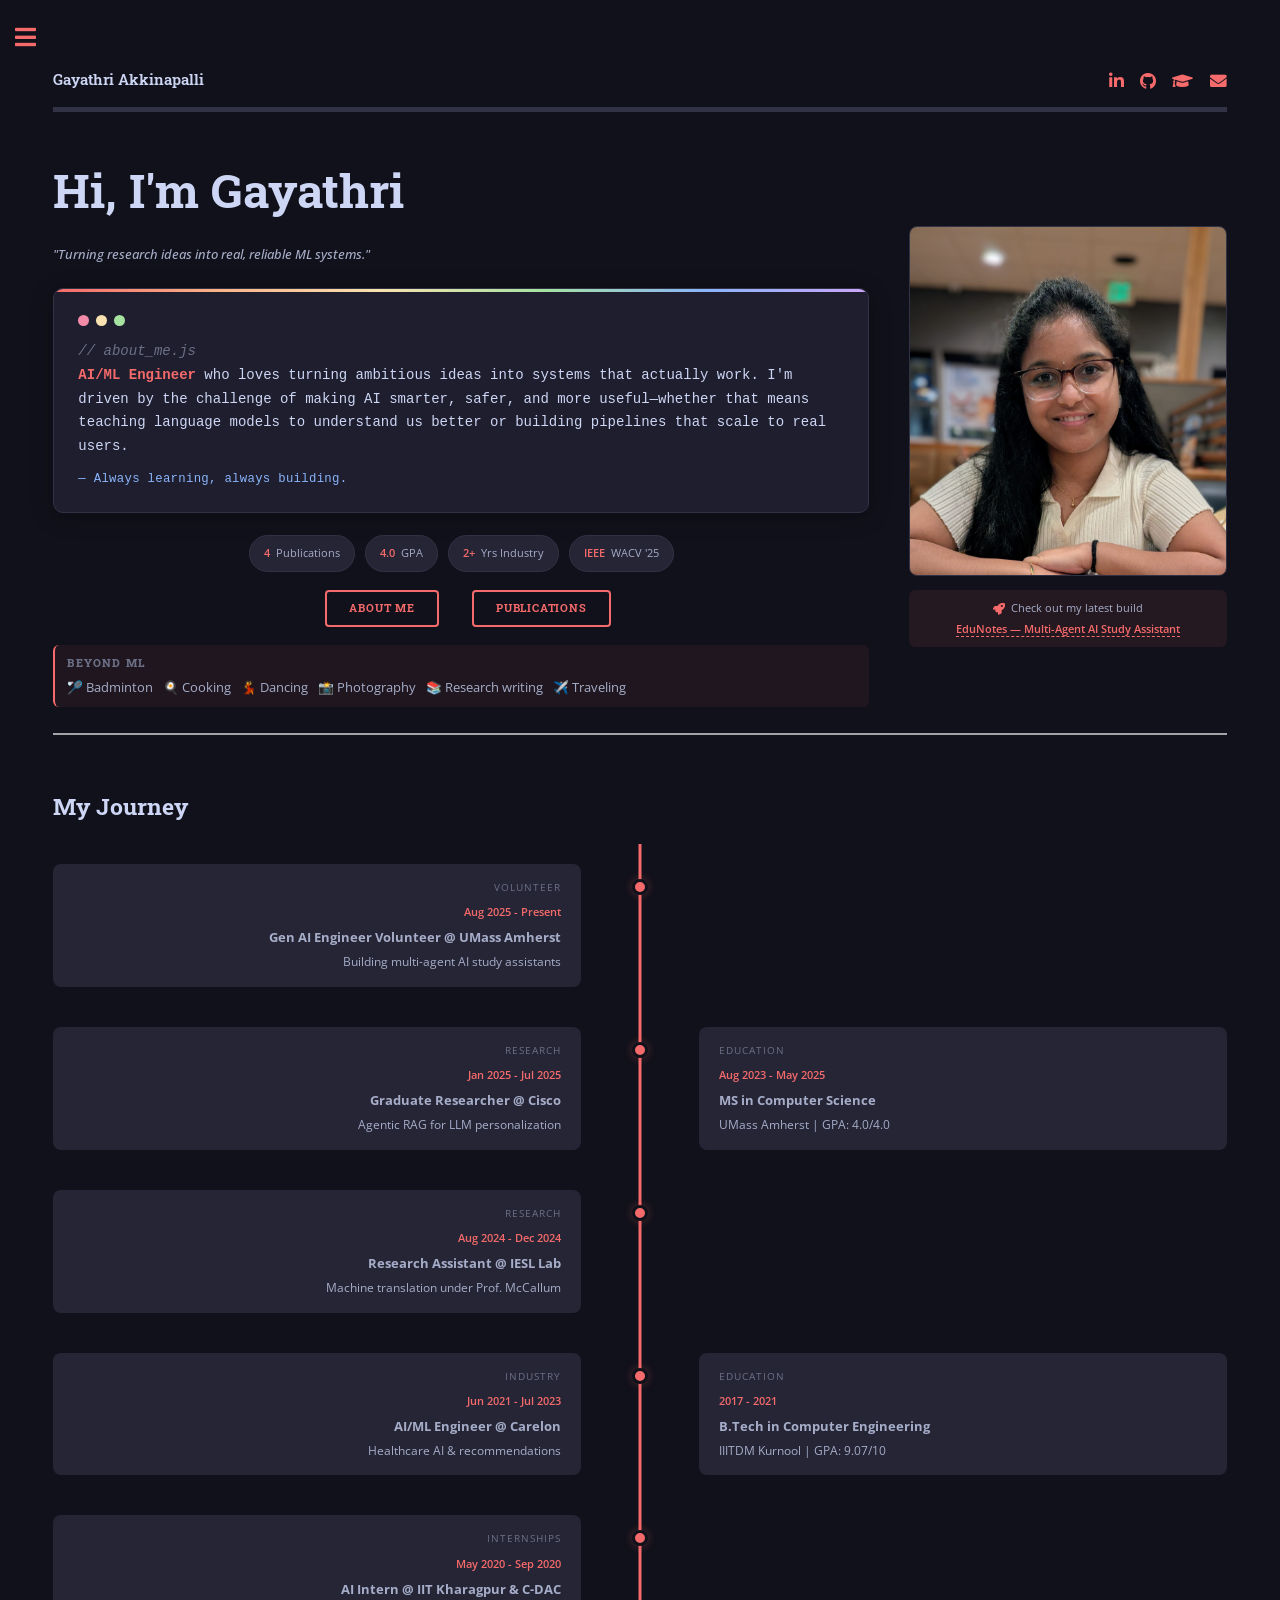
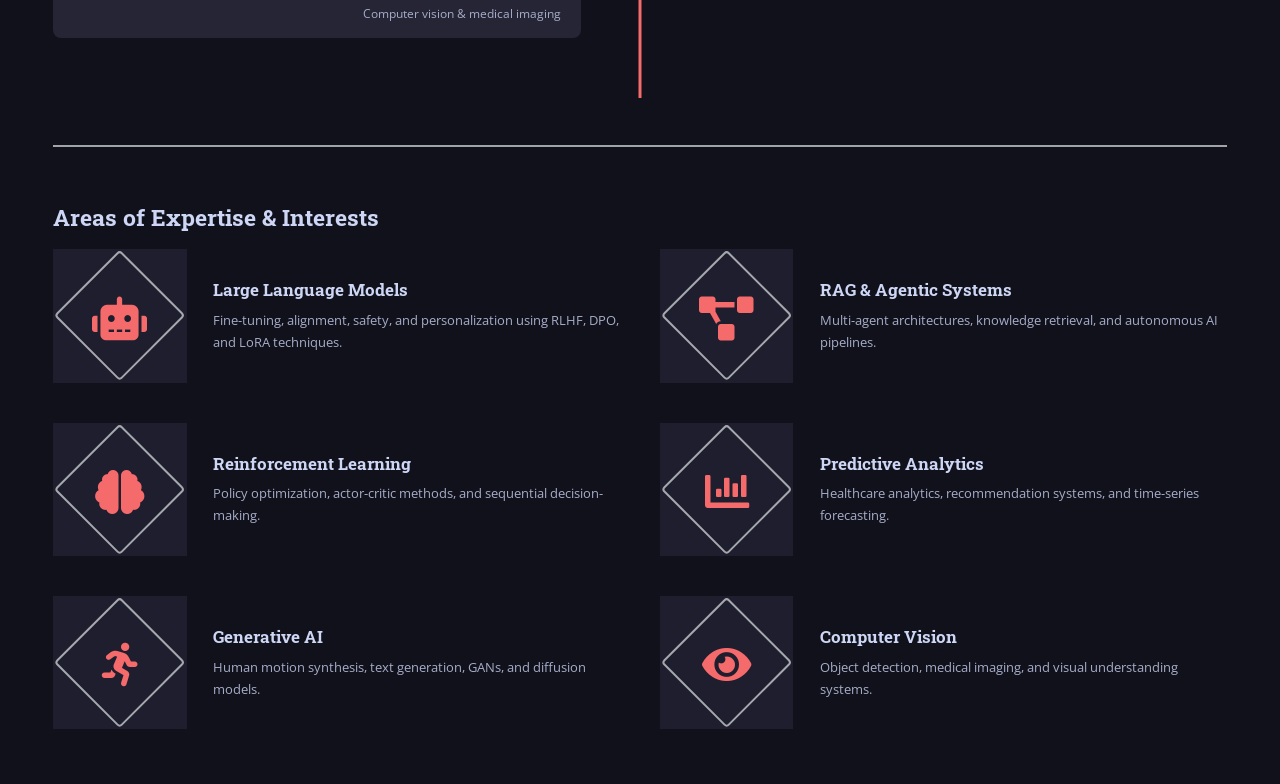
==== index.html @ 4a1ecdee "minor change in home page" ====
<!DOCTYPE HTML>
<!--
	Editorial by HTML5 UP
	html5up.net | @ajlkn
	Free for personal and commercial use under the CCA 3.0 license (html5up.net/license)
-->
<html>
	<head>
		<title>Gayathri Akkinapalli</title>
		<meta charset="utf-8" />
		<meta name="viewport" content="width=device-width, initial-scale=1, user-scalable=no" />
		<link rel="stylesheet" href="assets/css/main.css" />
		<link rel="stylesheet" href="assets/css/dark-theme.css" />
		<style>
			.timeline-centered {
				position: relative;
				padding: 20px 0;
				margin: 20px 0;
			}
			.timeline-centered::before {
				content: '';
				position: absolute;
				left: 50%;
				transform: translateX(-50%);
				top: 0;
				bottom: 0;
				width: 3px;
				background: #f56a6a;
			}
			.timeline-row {
				display: flex;
				justify-content: space-between;
				margin-bottom: 40px;
				position: relative;
			}
			.timeline-row::before {
				content: '';
				position: absolute;
				left: 50%;
				transform: translateX(-50%);
				top: 15px;
				width: 16px;
				height: 16px;
				border-radius: 50%;
				background: #f56a6a;
				border: 3px solid #11111b;
				box-shadow: 0 0 8px rgba(245, 106, 106, 0.3);
				z-index: 1;
			}
			.timeline-left, .timeline-right {
				width: 45%;
				padding: 15px 20px;
				background: #252536;
				border-radius: 8px;
			}
			.timeline-left {
				text-align: right;
			}
			.timeline-right {
				text-align: left;
			}
			.timeline-empty {
				width: 45%;
			}
			.timeline-date {
				font-weight: 600;
				color: #f56a6a;
				font-size: 0.85em;
				margin-bottom: 5px;
			}
			.timeline-title {
				font-weight: 700;
				font-size: 1em;
				margin-bottom: 3px;
			}
			.timeline-subtitle {
				color: #a6adc8;
				font-size: 0.9em;
				margin: 0;
			}
			.timeline-label {
				font-size: 0.75em;
				text-transform: uppercase;
				letter-spacing: 1px;
				color: #6c7086;
				margin-bottom: 8px;
			}
			.highlight-box {
				background: #1e1e2e;
				color: #cdd6f4;
				padding: 22px 24px;
				border-radius: 10px;
				margin: 22px 0;
				border-left: none;
				border: 1px solid #313244;
				font-size: 1.05em;
				font-family: 'SF Mono', 'Fira Code', 'Cascadia Code', 'Consolas', monospace;
				line-height: 1.7;
				position: relative;
				box-shadow: 0 4px 24px rgba(0,0,0,0.18), 0 1.5px 6px rgba(0,0,0,0.10);
				overflow: hidden;
			}
			.highlight-box::before {
				content: '';
				position: absolute;
				top: 0;
				left: 0;
				right: 0;
				height: 3px;
				background: linear-gradient(90deg, #f56a6a, #fab387, #f9e2af, #a6e3a1, #89b4fa, #cba6f7);
				border-radius: 10px 10px 0 0;
			}
			.highlight-box .window-dots {
				display: flex;
				gap: 7px;
				margin-bottom: 14px;
				padding-top: 4px;
			}
			.highlight-box .window-dots span {
				width: 11px;
				height: 11px;
				border-radius: 50%;
				display: inline-block;
			}
			.highlight-box .window-dots .dot-red { background: #f38ba8; }
			.highlight-box .window-dots .dot-yellow { background: #f9e2af; }
			.highlight-box .window-dots .dot-green { background: #a6e3a1; }
			.highlight-box strong {
				color: #f56a6a;
				font-weight: 700;
			}
			.highlight-box .code-comment {
				color: #6c7086;
				font-style: italic;
			}
			.highlight-box .code-signature {
				display: block;
				margin-top: 10px;
				color: #89b4fa;
				font-size: 0.88em;
				letter-spacing: 0.3px;
			}
			.stats-row {
				display: flex;
				justify-content: center;
				gap: 10px;
				margin: 18px 0;
				flex-wrap: wrap;
			}
			.stat-chip {
				background: #252536;
				padding: 8px 14px;
				border-radius: 20px;
				font-size: 0.85em;
				border: 1px solid #313244;
				display: inline-flex;
				align-items: center;
				gap: 6px;
				flex: 0 1 auto;
				justify-content: center;
				text-align: center;
			}
			.stat-chip strong {
				color: #f56a6a;
			}
			.focus-section {
				margin: 20px 0;
				padding: 15px;
				background: #1e1e2e;
				border-radius: 8px;
				border: 1px solid #313244;
			}
			.focus-label {
				font-size: 0.8em;
				text-transform: uppercase;
				letter-spacing: 1px;
				color: #6c7086;
				margin-bottom: 10px;
			}
			.focus-tags {
				display: flex;
				flex-wrap: wrap;
				gap: 8px;
			}
			.focus-tag {
				background: #f56a6a15;
				color: #f56a6a;
				padding: 5px 12px;
				border-radius: 15px;
				font-size: 0.85em;
				font-weight: 500;
			}
			.menu-active {
				color: #f56a6a !important;
				font-weight: 600;
			}
			.tagline {
				font-size: 1em;
				color: #f56a6a;
				font-style: italic;
				margin: 0 0 18px 0;
				font-weight: 500;
			}
			.beyond-ml {
				margin-top: 18px;
				padding: 10px 12px;
				background: rgba(245, 106, 106, 0.06);
				border-radius: 6px;
				border-left: 2px solid #f56a6a;
			}
			.beyond-ml h4 {
				font-size: 0.8em;
				text-transform: uppercase;
				letter-spacing: 1.2px;
				color: #6c7086;
				margin: 0 0 8px 0;
				font-weight: 800;
			}
			.interests-grid {
				display: flex;
				flex-wrap: wrap;
				gap: 10px;
			}
			.interests-grid span {
				font-size: 0.95em;
				color: #a6adc8;
				padding: 0;
				line-height: 1.4;
			}
			.featured-project {
				margin-top: 14px;
				padding: 10px 14px;
				background: rgba(245, 106, 106, 0.08);
				border-radius: 6px;
				display: flex;
				flex-direction: column;
				align-items: center;
				gap: 4px;
				width: 100%;
				text-align: center;
			}
			.featured-project .fp-label {
				font-size: 0.8em;
				color: #a6adc8;
				display: flex;
				align-items: center;
				justify-content: center;
				gap: 6px;
				line-height: 1.4;
			}
			.featured-project .fp-label .fp-icon {
				font-size: 1.1em;
				color: #f56a6a;
			}
			.featured-project .fp-link {
				font-size: 0.85em;
				line-height: 1.4;
			}
			.featured-project a {
				color: #f56a6a;
				font-weight: 600;
				text-decoration: none;
				border-bottom: 1px dashed #f56a6a;
			}
			.featured-project a:hover {
				border-bottom-style: solid;
			}
			#banner .image-col {
				width: 28%;
				display: flex;
				flex-direction: column;
				align-items: center;
				justify-content: center;
				margin-left: 3em;
			}
			#banner .image-col .image.object {
				width: 100%;
				display: block;
				margin: 0;
			}
			#banner .image-col .image.object img {
				max-height: 350px;
				object-fit: cover;
				border-radius: 8px;
			}
			#banner .content {
				width: 72%;
			}
			#banner .actions {
				justify-content: center;
				gap: 20px;
				margin: 18px 0;
			}
			#search.alt:before,
			#search.alt::before,
			#search.alt:after,
			#search.alt::after,
			#search.alt form:before,
			#search.alt form::before,
			#search.alt form:after,
			#search.alt form::after,
			#search.alt input:before,
			#search.alt input::before,
			#search.alt input:after,
			#search.alt input::after {
				display: none !important;
				content: none !important;
			}
			#search.alt input,
			#search.alt form {
				background-image: none !important;
			}
			/* Tablet breakpoint */
			@media screen and (max-width: 980px) {
				#banner .image-col {
					width: 35%;
				}
				#banner .image-col .image.object img {
					max-height: 300px;
				}
				#banner .content {
					width: 65%;
				}
			}

			/* Portrait / mobile: stack banner vertically */
			@media screen and (max-width: 736px), screen and (orientation: portrait) and (max-width: 980px) {
				#banner .image-col {
					width: 50%;
					max-width: 220px;
					margin: 0 auto 1em auto;
				}
				#banner .image-col .image.object {
					height: auto;
					min-height: 0;
					max-height: none;
				}
				#banner .image-col .image.object img {
					max-height: 260px;
				}
				#banner .content {
					width: 100%;
					text-align: center;
				}
				#banner .content h1 {
					font-size: 1.8em;
				}
				.tagline {
					font-size: 0.9em;
					margin: 0 0 14px 0;
				}
				.highlight-box {
					padding: 16px 16px;
					margin: 16px 0;
					font-size: 0.92em;
					text-align: left;
					line-height: 1.6;
				}
				.stats-row {
					justify-content: center;
					gap: 8px;
					margin: 14px 0;
				}
				.stat-chip {
					flex: 0 1 auto;
					padding: 6px 12px;
					font-size: 0.8em;
				}
				#banner .actions {
					justify-content: center;
					margin: 14px 0;
				}
				#banner .actions .button.big {
					padding: 0 1.5em;
					font-size: 0.85em;
				}
				.beyond-ml {
					margin-top: 14px;
					text-align: left;
				}
				.featured-project {
					margin-top: 8px;
				}
				.featured-project .fp-label {
					font-size: 0.75em;
				}
				.featured-project .fp-link {
					font-size: 0.8em;
				}
			}

			/* Small phones */
			@media screen and (max-width: 480px) {
				#banner .image-col {
					width: 60%;
					max-width: 180px;
				}
				#banner .image-col .image.object img {
					max-height: 220px;
				}
				#banner .content h1 {
					font-size: 1.5em;
				}
				.stats-row {
					gap: 6px;
				}
				.stat-chip {
					padding: 5px 10px;
					font-size: 0.75em;
				}
				.highlight-box {
					font-size: 0.85em;
					padding: 14px 14px;
					line-height: 1.55;
				}
				.interests-grid {
					gap: 6px;
				}
				.interests-grid span {
					font-size: 0.85em;
				}
			}

			/* Features: center icons when stacked on small screens */
			@media screen and (max-width: 480px) {
				.features article {
					align-items: center;
				}
				.features article .content {
					text-align: center;
				}
			}

			/* Timeline mobile */
			@media screen and (max-width: 736px) {
				.timeline-centered::before {
					left: 20px;
				}
				.timeline-row {
					flex-direction: column;
					margin-bottom: 25px;
				}
				.timeline-row::before {
					left: 20px;
				}
				.timeline-left, .timeline-right {
					width: calc(100% - 50px);
					text-align: left;
					margin-left: 40px;
					padding: 12px 15px;
				}
				.timeline-right {
					margin-top: 12px;
				}
				.timeline-empty {
					display: none;
				}
				.timeline-title {
					font-size: 0.9em;
				}
				.timeline-subtitle {
					font-size: 0.82em;
				}
			}
		</style>
	</head>
	<body class="is-preload">

		<!-- Wrapper -->
			<div id="wrapper">

				<!-- Main -->
					<div id="main">
						<div class="inner">

							<!-- Header -->
								<header id="header">
									<a href="index.html" class="logo"><strong>Gayathri Akkinapalli</strong></a>
									<ul class="icons">
										<li><a href="https://www.linkedin.com/in/gayathri-akkinapalli/" target="_blank" class="icon brands fa-linkedin-in"><span class="label">LinkedIn</span></a></li>
										<li><a href="https://github.com/akkina10gayu" target="_blank" class="icon brands fa-github"><span class="label">GitHub</span></a></li>
										<li><a href="https://scholar.google.com/citations?hl=en&user=rKOPEUIAAAAJ" target="_blank" class="icon solid fa-graduation-cap"><span class="label">Google Scholar</span></a></li>
										<li><a href="mailto:gayathri.akkinapalli2000@gmail.com" target="_blank" class="icon solid fa-envelope"><span class="label">Email</span></a></li>
									</ul>
								</header>

							<!-- Banner -->
								<section id="banner">
									<div class="content">
										<h1>Hi, I'm Gayathri</h1>
										<p class="tagline">"Turning research ideas into real, reliable ML systems."</p>
										<div class="highlight-box">
											<div class="window-dots"><span class="dot-red"></span><span class="dot-yellow"></span><span class="dot-green"></span></div>
											<span class="code-comment">// about_me.js</span><br/>
											<strong>AI/ML Engineer</strong> who loves turning ambitious ideas into systems that actually work. I'm driven by the challenge of making AI smarter, safer, and more useful—whether that means teaching language models to understand us better or building pipelines that scale to real users.
											<span class="code-signature">— Always learning, always building.</span>
										</div>

										<!-- Compact Stats -->
										<div class="stats-row">
											<span class="stat-chip"><strong>4</strong> Publications</span>
											<span class="stat-chip"><strong>4.0</strong> GPA</span>
											<span class="stat-chip"><strong>2+</strong> Yrs Industry</span>
											<span class="stat-chip"><strong>IEEE</strong> WACV '25</span>
										</div>

										<ul class="actions">
											<li><a href="about.html" class="button big">About Me</a></li>
											<li><a href="https://scholar.google.com/citations?hl=en&user=rKOPEUIAAAAJ" target="_blank" class="button big">Publications</a></li>
										</ul>

										<!-- Beyond ML -->
										<div class="beyond-ml">
											<h4>Beyond ML</h4>
											<div class="interests-grid">
												<span>🏸 Badminton</span>
												<span>🍳 Cooking</span>
												<span>💃 Dancing</span>
												<span>📸 Photography</span>
												<span>📚 Research writing</span>
												<span>✈️ Traveling</span>
											</div>
										</div>

									</div>
									<div class="image-col">
										<span class="image object">
											<img src="images/profile image 1.jpeg" alt="Gayathri Akkinapalli" />
										</span>
										<div class="featured-project">
											<span class="fp-label"><span class="fp-icon icon solid fa-rocket"></span> Check out my latest build</span>
											<span class="fp-link"><a href="https://github.com/akkina10gayu/EduNotes-Multi-Agent-Study-Assistant" target="_blank">EduNotes — Multi-Agent AI Study Assistant</a></span>
										</div>
									</div>
								</section>

							<!-- Timeline Section -->
								<section>
									<h2>My Journey</h2>

									<div class="timeline-centered">
										<!-- Row 0: Data Science Volunteer (left) | empty (right) -->
										<div class="timeline-row">
											<div class="timeline-left">
												<div class="timeline-label">Volunteer</div>
												<div class="timeline-date">Aug 2025 - Present</div>
												<div class="timeline-title">Gen AI Engineer Volunteer @ UMass Amherst</div>
												<p class="timeline-subtitle">Building multi-agent AI study assistants</p>
											</div>
											<div class="timeline-empty"></div>
										</div>

										<!-- Row 1: Cisco (left) | MS (right) -->
										<div class="timeline-row">
											<div class="timeline-left">
												<div class="timeline-label">Research</div>
												<div class="timeline-date">Jan 2025 - Jul 2025</div>
												<div class="timeline-title">Graduate Researcher @ Cisco</div>
												<p class="timeline-subtitle">Agentic RAG for LLM personalization</p>
											</div>
											<div class="timeline-right">
												<div class="timeline-label">Education</div>
												<div class="timeline-date">Aug 2023 - May 2025</div>
												<div class="timeline-title">MS in Computer Science</div>
												<p class="timeline-subtitle">UMass Amherst | GPA: 4.0/4.0</p>
											</div>
										</div>

										<!-- Row 2: IESL (left) | empty (right) -->
										<div class="timeline-row">
											<div class="timeline-left">
												<div class="timeline-label">Research</div>
												<div class="timeline-date">Aug 2024 - Dec 2024</div>
												<div class="timeline-title">Research Assistant @ IESL Lab</div>
												<p class="timeline-subtitle">Machine translation under Prof. McCallum</p>
											</div>
											<div class="timeline-empty"></div>
										</div>

										<!-- Row 3: Carelon (left) | B.Tech (right) -->
										<div class="timeline-row">
											<div class="timeline-left">
												<div class="timeline-label">Industry</div>
												<div class="timeline-date">Jun 2021 - Jul 2023</div>
												<div class="timeline-title">AI/ML Engineer @ Carelon</div>
												<p class="timeline-subtitle">Healthcare AI & recommendations</p>
											</div>
											<div class="timeline-right">
												<div class="timeline-label">Education</div>
												<div class="timeline-date">2017 - 2021</div>
												<div class="timeline-title">B.Tech in Computer Engineering</div>
												<p class="timeline-subtitle">IIITDM Kurnool | GPA: 9.07/10</p>
											</div>
										</div>

										<!-- Row 4: Internships (left) | empty (right) -->
										<div class="timeline-row">
											<div class="timeline-left">
												<div class="timeline-label">Internships</div>
												<div class="timeline-date">May 2020 - Sep 2020</div>
												<div class="timeline-title">AI Intern @ IIT Kharagpur & C-DAC</div>
												<p class="timeline-subtitle">Computer vision & medical imaging</p>
											</div>
											<div class="timeline-empty"></div>
										</div>
									</div>
								</section>

							<!-- Areas of Expertise & Interests -->
								<section>
									<h2>Areas of Expertise & Interests</h2>
									<div class="features">
										<article>
											<span class="icon solid fa-robot"></span>
											<div class="content">
												<h3>Large Language Models</h3>
												<p>Fine-tuning, alignment, safety, and personalization using RLHF, DPO, and LoRA techniques.</p>
											</div>
										</article>
										<article>
											<span class="icon solid fa-project-diagram"></span>
											<div class="content">
												<h3>RAG & Agentic Systems</h3>
												<p>Multi-agent architectures, knowledge retrieval, and autonomous AI pipelines.</p>
											</div>
										</article>
										<article>
											<span class="icon solid fa-brain"></span>
											<div class="content">
												<h3>Reinforcement Learning</h3>
												<p>Policy optimization, actor-critic methods, and sequential decision-making.</p>
											</div>
										</article>
										<article>
											<span class="icon solid fa-chart-bar"></span>
											<div class="content">
												<h3>Predictive Analytics</h3>
												<p>Healthcare analytics, recommendation systems, and time-series forecasting.</p>
											</div>
										</article>
										<article>
											<span class="icon solid fa-running"></span>
											<div class="content">
												<h3>Generative AI</h3>
												<p>Human motion synthesis, text generation, GANs, and diffusion models.</p>
											</div>
										</article>
										<article>
											<span class="icon solid fa-eye"></span>
											<div class="content">
												<h3>Computer Vision</h3>
												<p>Object detection, medical imaging, and visual understanding systems.</p>
											</div>
										</article>
									</div>
								</section>

						</div>
					</div>

				<!-- Sidebar -->
					<div id="sidebar">
						<div class="inner">

							<!-- Search -->
								<section id="search" class="alt" style="position: relative;">
									<form method="post" action="#" onsubmit="searchPage(); return false;" style="position: relative;">
										<input type="text" name="query" id="query" placeholder="Search" style="padding-right: 2.5em;" />
										<button type="submit" style="position: absolute; right: 0.5em; top: 50%; transform: translateY(-50%); background: none; border: none; cursor: pointer; color: #6c7086; padding: 0; width: 2.1em; height: 2.1em; display: flex; align-items: center; justify-content: center; outline: none;">
											<i class="icon solid fa-search" style="font-size: 1.3em;"></i>
										</button>
									</form>
								</section>

							<!-- Menu -->
								<nav id="menu">
									<header class="major">
										<h2>Menu</h2>
									</header>
									<ul>
										<li><a href="index.html" class="menu-active">Home</a></li>
										<li><a href="about.html">About Me</a></li>
										<li><a href="work.html">Experience</a></li>
										<li><a href="publications.html">Publications</a></li>
										<li><a href="project.html">Projects</a></li>
										<li><a href="others.html">Education & Awards</a></li>
										<li><a href="images/Gayathri Akkinapalli resume MLE.pdf" target="_blank" class="cv-link">CV</a></li>
									</ul>
								</nav>

							<!-- Footer -->
								<footer id="footer">
									<p class="copyright">&copy; 2025 Gayathri Akkinapalli. All rights reserved. Design: <a href="https://html5up.net" target="_blank">HTML5 UP</a>.</p>
								</footer>

						</div>
					</div>

			</div>

		<!-- Scripts -->
			<script src="assets/js/jquery.min.js"></script>
			<script src="assets/js/browser.min.js"></script>
			<script src="assets/js/breakpoints.min.js"></script>
			<script src="assets/js/util.js"></script>
			<script src="assets/js/main.js"></script>

			<!-- Search Functionality -->
			<script>
				function searchPage() {
					// Remove previous highlights
					removeHighlights();

					var searchText = document.getElementById('query').value.trim();
					if (searchText === '') return;

					// Highlight matches
					highlightText(searchText);
				}

				function removeHighlights() {
					var highlights = document.querySelectorAll('.search-highlight');
					highlights.forEach(function(highlight) {
						var parent = highlight.parentNode;
						parent.replaceChild(document.createTextNode(highlight.textContent), highlight);
						parent.normalize();
					});
				}

				function highlightText(searchText) {
					var mainContent = document.getElementById('main');
					if (!mainContent) return;

					var regex = new RegExp('(' + escapeRegex(searchText) + ')', 'gi');
					highlightInElement(mainContent, regex);

					// Scroll to first match
					var firstHighlight = document.querySelector('.search-highlight');
					if (firstHighlight) {
						firstHighlight.scrollIntoView({ behavior: 'smooth', block: 'center' });
					}
				}

				function highlightInElement(element, regex) {
					var childNodes = element.childNodes;
					for (var i = 0; i < childNodes.length; i++) {
						var node = childNodes[i];

						if (node.nodeType === 3) { // Text node
							var text = node.nodeValue;
							if (regex.test(text)) {
								var span = document.createElement('span');
								span.innerHTML = text.replace(regex, '<span class="search-highlight" style="background-color: #f56a6a; color: white; padding: 2px 4px; border-radius: 3px;">$1</span>');
								element.replaceChild(span, node);
							}
						} else if (node.nodeType === 1 && node.nodeName !== 'SCRIPT' && node.nodeName !== 'STYLE') {
							highlightInElement(node, regex);
						}
					}
				}

				function escapeRegex(string) {
					return string.replace(/[.*+?^${}()|[\]\\]/g, '\\$&');
				}

				// Clear highlights when input is cleared
				document.getElementById('query').addEventListener('input', function() {
					if (this.value === '') {
						removeHighlights();
					}
				});
			</script>

	</body>
</html>
---- assets/css/main.css ----
@import url(fontawesome-all.min.css);
@import url("https://fonts.googleapis.com/css?family=Open+Sans:400,600,400italic,600italic|Roboto+Slab:400,700");
/*
	Editorial by HTML5 UP
	html5up.net | @ajlkn
	Free for personal and commercial use under the CCA 3.0 license (html5up.net/license)
*/
html, body, div, span, applet, object,
iframe, h1, h2, h3, h4, h5, h6, p, blockquote,
pre, a, abbr, acronym, address, big, cite,
code, del, dfn, em, img, ins, kbd, q, s, samp,
small, strike, strong, sub, sup, tt, var, b,
u, i, center, dl, dt, dd, ol, ul, li, fieldset,
form, label, legend, table, caption, tbody,
tfoot, thead, tr, th, td, article, aside,
canvas, details, embed, figure, figcaption,
footer, header, hgroup, menu, nav, output, ruby,
section, summary, time, mark, audio, video {
  margin: 0;
  padding: 0;
  border: 0;
  font-size: 100%;
  font: inherit;
  vertical-align: baseline; }

article, aside, details, figcaption, figure,
footer, header, hgroup, menu, nav, section {
  display: block; }

body {
  line-height: 1; }

ol, ul {
  list-style: none; }

blockquote, q {
  quotes: none; }
  blockquote:before, blockquote:after, q:before, q:after {
    content: '';
    content: none; }

table {
  border-collapse: collapse;
  border-spacing: 0; }

body {
  -webkit-text-size-adjust: none; }

mark {
  background-color: transparent;
  color: inherit; }

input::-moz-focus-inner {
  border: 0;
  padding: 0; }

input, select, textarea {
  -moz-appearance: none;
  -webkit-appearance: none;
  -ms-appearance: none;
  appearance: none; }

/* Basic */
@-ms-viewport {
  width: device-width; }

body {
  -ms-overflow-style: scrollbar; }

@media screen and (max-width: 480px) {
  html, body {
    min-width: 320px; } }

html {
  box-sizing: border-box; }

*, *:before, *:after {
  box-sizing: inherit; }

body {
  background: #ffffff; }
  body.is-preload *, body.is-preload *:before, body.is-preload *:after, body.is-resizing *, body.is-resizing *:before, body.is-resizing *:after {
    -moz-animation: none !important;
    -webkit-animation: none !important;
    -ms-animation: none !important;
    animation: none !important;
    -moz-transition: none !important;
    -webkit-transition: none !important;
    -ms-transition: none !important;
    transition: none !important; }

/* Type */
body, input, select, textarea {
  color: #7f888f;
  font-family: "Open Sans", sans-serif;
  font-size: 13pt;
  font-weight: 400;
  line-height: 1.65; }
  @media screen and (max-width: 1680px) {
    body, input, select, textarea {
      font-size: 11pt; } }
  @media screen and (max-width: 1280px) {
    body, input, select, textarea {
      font-size: 10pt; } }
  @media screen and (max-width: 360px) {
    body, input, select, textarea {
      font-size: 9pt; } }

a {
  -moz-transition: color 0.2s ease-in-out, border-bottom-color 0.2s ease-in-out;
  -webkit-transition: color 0.2s ease-in-out, border-bottom-color 0.2s ease-in-out;
  -ms-transition: color 0.2s ease-in-out, border-bottom-color 0.2s ease-in-out;
  transition: color 0.2s ease-in-out, border-bottom-color 0.2s ease-in-out;
  border-bottom: dotted 1px;
  color: #f56a6a;
  text-decoration: none; }
  a:hover {
    border-bottom-color: #f56a6a;
    color: #f56a6a !important; }
    a:hover strong {
      color: inherit; }

strong, b {
  color: #3d4449;
  font-weight: 600; }

em, i {
  font-style: italic; }

p {
  margin: 0 0 2em 0; }

h1, h2, h3, h4, h5, h6 {
  color: #3d4449;
  font-family: "Roboto Slab", serif;
  font-weight: 700;
  line-height: 1.5;
  margin: 0 0 1em 0; }
  h1 a, h2 a, h3 a, h4 a, h5 a, h6 a {
    color: inherit;
    text-decoration: none;
    border-bottom: 0; }

h1 {
  font-size: 4em;
  margin: 0 0 0.5em 0;
  line-height: 1.3; }

h2 {
  font-size: 1.75em; }

h3 {
  font-size: 1.25em; }

h4 {
  font-size: 1.1em; }

h5 {
  font-size: 0.9em; }

h6 {
  font-size: 0.7em; }

@media screen and (max-width: 1680px) {
  h1 {
    font-size: 3.5em; } }

@media screen and (max-width: 980px) {
  h1 {
    font-size: 3.25em; } }

@media screen and (max-width: 736px) {
  h1 {
    font-size: 2em;
    line-height: 1.4; }
  h2 {
    font-size: 1.5em; } }

sub {
  font-size: 0.8em;
  position: relative;
  top: 0.5em; }

sup {
  font-size: 0.8em;
  position: relative;
  top: -0.5em; }

blockquote {
  border-left: solid 3px rgba(210, 215, 217, 0.75);
  font-style: italic;
  margin: 0 0 2em 0;
  padding: 0.5em 0 0.5em 2em; }

code {
  background: rgba(230, 235, 237, 0.25);
  border-radius: 0.375em;
  border: solid 1px rgba(210, 215, 217, 0.75);
  font-family: "Courier New", monospace;
  font-size: 0.9em;
  margin: 0 0.25em;
  padding: 0.25em 0.65em; }

pre {
  -webkit-overflow-scrolling: touch;
  font-family: "Courier New", monospace;
  font-size: 0.9em;
  margin: 0 0 2em 0; }
  pre code {
    display: block;
    line-height: 1.75;
    padding: 1em 1.5em;
    overflow-x: auto; }

hr {
  border: 0;
  border-bottom: solid 1px rgba(210, 215, 217, 0.75);
  margin: 2em 0; }
  hr.major {
    margin: 3em 0; }

.align-left {
  text-align: left; }

.align-center {
  text-align: center; }

.align-right {
  text-align: right; }

/* Row */
.row {
  display: flex;
  flex-wrap: wrap;
  box-sizing: border-box;
  align-items: stretch; }
  .row > * {
    box-sizing: border-box; }
  .row.gtr-uniform > * > :last-child {
    margin-bottom: 0; }
  .row.aln-left {
    justify-content: flex-start; }
  .row.aln-center {
    justify-content: center; }
  .row.aln-right {
    justify-content: flex-end; }
  .row.aln-top {
    align-items: flex-start; }
  .row.aln-middle {
    align-items: center; }
  .row.aln-bottom {
    align-items: flex-end; }
  .row > .imp {
    order: -1; }
  .row > .col-1 {
    width: 8.33333%; }
  .row > .off-1 {
    margin-left: 8.33333%; }
  .row > .col-2 {
    width: 16.66667%; }
  .row > .off-2 {
    margin-left: 16.66667%; }
  .row > .col-3 {
    width: 25%; }
  .row > .off-3 {
    margin-left: 25%; }
  .row > .col-4 {
    width: 33.33333%; }
  .row > .off-4 {
    margin-left: 33.33333%; }
  .row > .col-5 {
    width: 41.66667%; }
  .row > .off-5 {
    margin-left: 41.66667%; }
  .row > .col-6 {
    width: 50%; }
  .row > .off-6 {
    margin-left: 50%; }
  .row > .col-7 {
    width: 58.33333%; }
  .row > .off-7 {
    margin-left: 58.33333%; }
  .row > .col-8 {
    width: 66.66667%; }
  .row > .off-8 {
    margin-left: 66.66667%; }
  .row > .col-9 {
    width: 75%; }
  .row > .off-9 {
    margin-left: 75%; }
  .row > .col-10 {
    width: 83.33333%; }
  .row > .off-10 {
    margin-left: 83.33333%; }
  .row > .col-11 {
    width: 91.66667%; }
  .row > .off-11 {
    margin-left: 91.66667%; }
  .row > .col-12 {
    width: 100%; }
  .row > .off-12 {
    margin-left: 100%; }
  .row.gtr-0 {
    margin-top: 0;
    margin-left: 0em; }
    .row.gtr-0 > * {
      padding: 0 0 0 0em; }
    .row.gtr-0.gtr-uniform {
      margin-top: 0em; }
      .row.gtr-0.gtr-uniform > * {
        padding-top: 0em; }
  .row.gtr-25 {
    margin-top: 0;
    margin-left: -0.375em; }
    .row.gtr-25 > * {
      padding: 0 0 0 0.375em; }
    .row.gtr-25.gtr-uniform {
      margin-top: -0.375em; }
      .row.gtr-25.gtr-uniform > * {
        padding-top: 0.375em; }
  .row.gtr-50 {
    margin-top: 0;
    margin-left: -0.75em; }
    .row.gtr-50 > * {
      padding: 0 0 0 0.75em; }
    .row.gtr-50.gtr-uniform {
      margin-top: -0.75em; }
      .row.gtr-50.gtr-uniform > * {
        padding-top: 0.75em; }
  .row {
    margin-top: 0;
    margin-left: -1.5em; }
    .row > * {
      padding: 0 0 0 1.5em; }
    .row.gtr-uniform {
      margin-top: -1.5em; }
      .row.gtr-uniform > * {
        padding-top: 1.5em; }
  .row.gtr-150 {
    margin-top: 0;
    margin-left: -2.25em; }
    .row.gtr-150 > * {
      padding: 0 0 0 2.25em; }
    .row.gtr-150.gtr-uniform {
      margin-top: -2.25em; }
      .row.gtr-150.gtr-uniform > * {
        padding-top: 2.25em; }
  .row.gtr-200 {
    margin-top: 0;
    margin-left: -3em; }
    .row.gtr-200 > * {
      padding: 0 0 0 3em; }
    .row.gtr-200.gtr-uniform {
      margin-top: -3em; }
      .row.gtr-200.gtr-uniform > * {
        padding-top: 3em; }
  @media screen and (max-width: 1680px) {
    .row {
      display: flex;
      flex-wrap: wrap;
      box-sizing: border-box;
      align-items: stretch; }
      .row > * {
        box-sizing: border-box; }
      .row.gtr-uniform > * > :last-child {
        margin-bottom: 0; }
      .row.aln-left {
        justify-content: flex-start; }
      .row.aln-center {
        justify-content: center; }
      .row.aln-right {
        justify-content: flex-end; }
      .row.aln-top {
        align-items: flex-start; }
      .row.aln-middle {
        align-items: center; }
      .row.aln-bottom {
        align-items: flex-end; }
      .row > .imp-xlarge {
        order: -1; }
      .row > .col-1-xlarge {
        width: 8.33333%; }
      .row > .off-1-xlarge {
        margin-left: 8.33333%; }
      .row > .col-2-xlarge {
        width: 16.66667%; }
      .row > .off-2-xlarge {
        margin-left: 16.66667%; }
      .row > .col-3-xlarge {
        width: 25%; }
      .row > .off-3-xlarge {
        margin-left: 25%; }
      .row > .col-4-xlarge {
        width: 33.33333%; }
      .row > .off-4-xlarge {
        margin-left: 33.33333%; }
      .row > .col-5-xlarge {
        width: 41.66667%; }
      .row > .off-5-xlarge {
        margin-left: 41.66667%; }
      .row > .col-6-xlarge {
        width: 50%; }
      .row > .off-6-xlarge {
        margin-left: 50%; }
      .row > .col-7-xlarge {
        width: 58.33333%; }
      .row > .off-7-xlarge {
        margin-left: 58.33333%; }
      .row > .col-8-xlarge {
        width: 66.66667%; }
      .row > .off-8-xlarge {
        margin-left: 66.66667%; }
      .row > .col-9-xlarge {
        width: 75%; }
      .row > .off-9-xlarge {
        margin-left: 75%; }
      .row > .col-10-xlarge {
        width: 83.33333%; }
      .row > .off-10-xlarge {
        margin-left: 83.33333%; }
      .row > .col-11-xlarge {
        width: 91.66667%; }
      .row > .off-11-xlarge {
        margin-left: 91.66667%; }
      .row > .col-12-xlarge {
        width: 100%; }
      .row > .off-12-xlarge {
        margin-left: 100%; }
      .row.gtr-0 {
        margin-top: 0;
        margin-left: 0em; }
        .row.gtr-0 > * {
          padding: 0 0 0 0em; }
        .row.gtr-0.gtr-uniform {
          margin-top: 0em; }
          .row.gtr-0.gtr-uniform > * {
            padding-top: 0em; }
      .row.gtr-25 {
        margin-top: 0;
        margin-left: -0.375em; }
        .row.gtr-25 > * {
          padding: 0 0 0 0.375em; }
        .row.gtr-25.gtr-uniform {
          margin-top: -0.375em; }
          .row.gtr-25.gtr-uniform > * {
            padding-top: 0.375em; }
      .row.gtr-50 {
        margin-top: 0;
        margin-left: -0.75em; }
        .row.gtr-50 > * {
          padding: 0 0 0 0.75em; }
        .row.gtr-50.gtr-uniform {
          margin-top: -0.75em; }
          .row.gtr-50.gtr-uniform > * {
            padding-top: 0.75em; }
      .row {
        margin-top: 0;
        margin-left: -1.5em; }
        .row > * {
          padding: 0 0 0 1.5em; }
        .row.gtr-uniform {
          margin-top: -1.5em; }
          .row.gtr-uniform > * {
            padding-top: 1.5em; }
      .row.gtr-150 {
        margin-top: 0;
        margin-left: -2.25em; }
        .row.gtr-150 > * {
          padding: 0 0 0 2.25em; }
        .row.gtr-150.gtr-uniform {
          margin-top: -2.25em; }
          .row.gtr-150.gtr-uniform > * {
            padding-top: 2.25em; }
      .row.gtr-200 {
        margin-top: 0;
        margin-left: -3em; }
        .row.gtr-200 > * {
          padding: 0 0 0 3em; }
        .row.gtr-200.gtr-uniform {
          margin-top: -3em; }
          .row.gtr-200.gtr-uniform > * {
            padding-top: 3em; } }
  @media screen and (max-width: 1280px) {
    .row {
      display: flex;
      flex-wrap: wrap;
      box-sizing: border-box;
      align-items: stretch; }
      .row > * {
        box-sizing: border-box; }
      .row.gtr-uniform > * > :last-child {
        margin-bottom: 0; }
      .row.aln-left {
        justify-content: flex-start; }
      .row.aln-center {
        justify-content: center; }
      .row.aln-right {
        justify-content: flex-end; }
      .row.aln-top {
        align-items: flex-start; }
      .row.aln-middle {
        align-items: center; }
      .row.aln-bottom {
        align-items: flex-end; }
      .row > .imp-large {
        order: -1; }
      .row > .col-1-large {
        width: 8.33333%; }
      .row > .off-1-large {
        margin-left: 8.33333%; }
      .row > .col-2-large {
        width: 16.66667%; }
      .row > .off-2-large {
        margin-left: 16.66667%; }
      .row > .col-3-large {
        width: 25%; }
      .row > .off-3-large {
        margin-left: 25%; }
      .row > .col-4-large {
        width: 33.33333%; }
      .row > .off-4-large {
        margin-left: 33.33333%; }
      .row > .col-5-large {
        width: 41.66667%; }
      .row > .off-5-large {
        margin-left: 41.66667%; }
      .row > .col-6-large {
        width: 50%; }
      .row > .off-6-large {
        margin-left: 50%; }
      .row > .col-7-large {
        width: 58.33333%; }
      .row > .off-7-large {
        margin-left: 58.33333%; }
      .row > .col-8-large {
        width: 66.66667%; }
      .row > .off-8-large {
        margin-left: 66.66667%; }
      .row > .col-9-large {
        width: 75%; }
      .row > .off-9-large {
        margin-left: 75%; }
      .row > .col-10-large {
        width: 83.33333%; }
      .row > .off-10-large {
        margin-left: 83.33333%; }
      .row > .col-11-large {
        width: 91.66667%; }
      .row > .off-11-large {
        margin-left: 91.66667%; }
      .row > .col-12-large {
        width: 100%; }
      .row > .off-12-large {
        margin-left: 100%; }
      .row.gtr-0 {
        margin-top: 0;
        margin-left: 0em; }
        .row.gtr-0 > * {
          padding: 0 0 0 0em; }
        .row.gtr-0.gtr-uniform {
          margin-top: 0em; }
          .row.gtr-0.gtr-uniform > * {
            padding-top: 0em; }
      .row.gtr-25 {
        margin-top: 0;
        margin-left: -0.375em; }
        .row.gtr-25 > * {
          padding: 0 0 0 0.375em; }
        .row.gtr-25.gtr-uniform {
          margin-top: -0.375em; }
          .row.gtr-25.gtr-uniform > * {
            padding-top: 0.375em; }
      .row.gtr-50 {
        margin-top: 0;
        margin-left: -0.75em; }
        .row.gtr-50 > * {
          padding: 0 0 0 0.75em; }
        .row.gtr-50.gtr-uniform {
          margin-top: -0.75em; }
          .row.gtr-50.gtr-uniform > * {
            padding-top: 0.75em; }
      .row {
        margin-top: 0;
        margin-left: -1.5em; }
        .row > * {
          padding: 0 0 0 1.5em; }
        .row.gtr-uniform {
          margin-top: -1.5em; }
          .row.gtr-uniform > * {
            padding-top: 1.5em; }
      .row.gtr-150 {
        margin-top: 0;
        margin-left: -2.25em; }
        .row.gtr-150 > * {
          padding: 0 0 0 2.25em; }
        .row.gtr-150.gtr-uniform {
          margin-top: -2.25em; }
          .row.gtr-150.gtr-uniform > * {
            padding-top: 2.25em; }
      .row.gtr-200 {
        margin-top: 0;
        margin-left: -3em; }
        .row.gtr-200 > * {
          padding: 0 0 0 3em; }
        .row.gtr-200.gtr-uniform {
          margin-top: -3em; }
          .row.gtr-200.gtr-uniform > * {
            padding-top: 3em; } }
  @media screen and (max-width: 980px) {
    .row {
      display: flex;
      flex-wrap: wrap;
      box-sizing: border-box;
      align-items: stretch; }
      .row > * {
        box-sizing: border-box; }
      .row.gtr-uniform > * > :last-child {
        margin-bottom: 0; }
      .row.aln-left {
        justify-content: flex-start; }
      .row.aln-center {
        justify-content: center; }
      .row.aln-right {
        justify-content: flex-end; }
      .row.aln-top {
        align-items: flex-start; }
      .row.aln-middle {
        align-items: center; }
      .row.aln-bottom {
        align-items: flex-end; }
      .row > .imp-medium {
        order: -1; }
      .row > .col-1-medium {
        width: 8.33333%; }
      .row > .off-1-medium {
        margin-left: 8.33333%; }
      .row > .col-2-medium {
        width: 16.66667%; }
      .row > .off-2-medium {
        margin-left: 16.66667%; }
      .row > .col-3-medium {
        width: 25%; }
      .row > .off-3-medium {
        margin-left: 25%; }
      .row > .col-4-medium {
        width: 33.33333%; }
      .row > .off-4-medium {
        margin-left: 33.33333%; }
      .row > .col-5-medium {
        width: 41.66667%; }
      .row > .off-5-medium {
        margin-left: 41.66667%; }
      .row > .col-6-medium {
        width: 50%; }
      .row > .off-6-medium {
        margin-left: 50%; }
      .row > .col-7-medium {
        width: 58.33333%; }
      .row > .off-7-medium {
        margin-left: 58.33333%; }
      .row > .col-8-medium {
        width: 66.66667%; }
      .row > .off-8-medium {
        margin-left: 66.66667%; }
      .row > .col-9-medium {
        width: 75%; }
      .row > .off-9-medium {
        margin-left: 75%; }
      .row > .col-10-medium {
        width: 83.33333%; }
      .row > .off-10-medium {
        margin-left: 83.33333%; }
      .row > .col-11-medium {
        width: 91.66667%; }
      .row > .off-11-medium {
        margin-left: 91.66667%; }
      .row > .col-12-medium {
        width: 100%; }
      .row > .off-12-medium {
        margin-left: 100%; }
      .row.gtr-0 {
        margin-top: 0;
        margin-left: 0em; }
        .row.gtr-0 > * {
          padding: 0 0 0 0em; }
        .row.gtr-0.gtr-uniform {
          margin-top: 0em; }
          .row.gtr-0.gtr-uniform > * {
            padding-top: 0em; }
      .row.gtr-25 {
        margin-top: 0;
        margin-left: -0.375em; }
        .row.gtr-25 > * {
          padding: 0 0 0 0.375em; }
        .row.gtr-25.gtr-uniform {
          margin-top: -0.375em; }
          .row.gtr-25.gtr-uniform > * {
            padding-top: 0.375em; }
      .row.gtr-50 {
        margin-top: 0;
        margin-left: -0.75em; }
        .row.gtr-50 > * {
          padding: 0 0 0 0.75em; }
        .row.gtr-50.gtr-uniform {
          margin-top: -0.75em; }
          .row.gtr-50.gtr-uniform > * {
            padding-top: 0.75em; }
      .row {
        margin-top: 0;
        margin-left: -1.5em; }
        .row > * {
          padding: 0 0 0 1.5em; }
        .row.gtr-uniform {
          margin-top: -1.5em; }
          .row.gtr-uniform > * {
            padding-top: 1.5em; }
      .row.gtr-150 {
        margin-top: 0;
        margin-left: -2.25em; }
        .row.gtr-150 > * {
          padding: 0 0 0 2.25em; }
        .row.gtr-150.gtr-uniform {
          margin-top: -2.25em; }
          .row.gtr-150.gtr-uniform > * {
            padding-top: 2.25em; }
      .row.gtr-200 {
        margin-top: 0;
        margin-left: -3em; }
        .row.gtr-200 > * {
          padding: 0 0 0 3em; }
        .row.gtr-200.gtr-uniform {
          margin-top: -3em; }
          .row.gtr-200.gtr-uniform > * {
            padding-top: 3em; } }
  @media screen and (max-width: 736px) {
    .row {
      display: flex;
      flex-wrap: wrap;
      box-sizing: border-box;
      align-items: stretch; }
      .row > * {
        box-sizing: border-box; }
      .row.gtr-uniform > * > :last-child {
        margin-bottom: 0; }
      .row.aln-left {
        justify-content: flex-start; }
      .row.aln-center {
        justify-content: center; }
      .row.aln-right {
        justify-content: flex-end; }
      .row.aln-top {
        align-items: flex-start; }
      .row.aln-middle {
        align-items: center; }
      .row.aln-bottom {
        align-items: flex-end; }
      .row > .imp-small {
        order: -1; }
      .row > .col-1-small {
        width: 8.33333%; }
      .row > .off-1-small {
        margin-left: 8.33333%; }
      .row > .col-2-small {
        width: 16.66667%; }
      .row > .off-2-small {
        margin-left: 16.66667%; }
      .row > .col-3-small {
        width: 25%; }
      .row > .off-3-small {
        margin-left: 25%; }
      .row > .col-4-small {
        width: 33.33333%; }
      .row > .off-4-small {
        margin-left: 33.33333%; }
      .row > .col-5-small {
        width: 41.66667%; }
      .row > .off-5-small {
        margin-left: 41.66667%; }
      .row > .col-6-small {
        width: 50%; }
      .row > .off-6-small {
        margin-left: 50%; }
      .row > .col-7-small {
        width: 58.33333%; }
      .row > .off-7-small {
        margin-left: 58.33333%; }
      .row > .col-8-small {
        width: 66.66667%; }
      .row > .off-8-small {
        margin-left: 66.66667%; }
      .row > .col-9-small {
        width: 75%; }
      .row > .off-9-small {
        margin-left: 75%; }
      .row > .col-10-small {
        width: 83.33333%; }
      .row > .off-10-small {
        margin-left: 83.33333%; }
      .row > .col-11-small {
        width: 91.66667%; }
      .row > .off-11-small {
        margin-left: 91.66667%; }
      .row > .col-12-small {
        width: 100%; }
      .row > .off-12-small {
        margin-left: 100%; }
      .row.gtr-0 {
        margin-top: 0;
        margin-left: 0em; }
        .row.gtr-0 > * {
          padding: 0 0 0 0em; }
        .row.gtr-0.gtr-uniform {
          margin-top: 0em; }
          .row.gtr-0.gtr-uniform > * {
            padding-top: 0em; }
      .row.gtr-25 {
        margin-top: 0;
        margin-left: -0.375em; }
        .row.gtr-25 > * {
          padding: 0 0 0 0.375em; }
        .row.gtr-25.gtr-uniform {
          margin-top: -0.375em; }
          .row.gtr-25.gtr-uniform > * {
            padding-top: 0.375em; }
      .row.gtr-50 {
        margin-top: 0;
        margin-left: -0.75em; }
        .row.gtr-50 > * {
          padding: 0 0 0 0.75em; }
        .row.gtr-50.gtr-uniform {
          margin-top: -0.75em; }
          .row.gtr-50.gtr-uniform > * {
            padding-top: 0.75em; }
      .row {
        margin-top: 0;
        margin-left: -1.5em; }
        .row > * {
          padding: 0 0 0 1.5em; }
        .row.gtr-uniform {
          margin-top: -1.5em; }
          .row.gtr-uniform > * {
            padding-top: 1.5em; }
      .row.gtr-150 {
        margin-top: 0;
        margin-left: -2.25em; }
        .row.gtr-150 > * {
          padding: 0 0 0 2.25em; }
        .row.gtr-150.gtr-uniform {
          margin-top: -2.25em; }
          .row.gtr-150.gtr-uniform > * {
            padding-top: 2.25em; }
      .row.gtr-200 {
        margin-top: 0;
        margin-left: -3em; }
        .row.gtr-200 > * {
          padding: 0 0 0 3em; }
        .row.gtr-200.gtr-uniform {
          margin-top: -3em; }
          .row.gtr-200.gtr-uniform > * {
            padding-top: 3em; } }
  @media screen and (max-width: 480px) {
    .row {
      display: flex;
      flex-wrap: wrap;
      box-sizing: border-box;
      align-items: stretch; }
      .row > * {
        box-sizing: border-box; }
      .row.gtr-uniform > * > :last-child {
        margin-bottom: 0; }
      .row.aln-left {
        justify-content: flex-start; }
      .row.aln-center {
        justify-content: center; }
      .row.aln-right {
        justify-content: flex-end; }
      .row.aln-top {
        align-items: flex-start; }
      .row.aln-middle {
        align-items: center; }
      .row.aln-bottom {
        align-items: flex-end; }
      .row > .imp-xsmall {
        order: -1; }
      .row > .col-1-xsmall {
        width: 8.33333%; }
      .row > .off-1-xsmall {
        margin-left: 8.33333%; }
      .row > .col-2-xsmall {
        width: 16.66667%; }
      .row > .off-2-xsmall {
        margin-left: 16.66667%; }
      .row > .col-3-xsmall {
        width: 25%; }
      .row > .off-3-xsmall {
        margin-left: 25%; }
      .row > .col-4-xsmall {
        width: 33.33333%; }
      .row > .off-4-xsmall {
        margin-left: 33.33333%; }
      .row > .col-5-xsmall {
        width: 41.66667%; }
      .row > .off-5-xsmall {
        margin-left: 41.66667%; }
      .row > .col-6-xsmall {
        width: 50%; }
      .row > .off-6-xsmall {
        margin-left: 50%; }
      .row > .col-7-xsmall {
        width: 58.33333%; }
      .row > .off-7-xsmall {
        margin-left: 58.33333%; }
      .row > .col-8-xsmall {
        width: 66.66667%; }
      .row > .off-8-xsmall {
        margin-left: 66.66667%; }
      .row > .col-9-xsmall {
        width: 75%; }
      .row > .off-9-xsmall {
        margin-left: 75%; }
      .row > .col-10-xsmall {
        width: 83.33333%; }
      .row > .off-10-xsmall {
        margin-left: 83.33333%; }
      .row > .col-11-xsmall {
        width: 91.66667%; }
      .row > .off-11-xsmall {
        margin-left: 91.66667%; }
      .row > .col-12-xsmall {
        width: 100%; }
      .row > .off-12-xsmall {
        margin-left: 100%; }
      .row.gtr-0 {
        margin-top: 0;
        margin-left: 0em; }
        .row.gtr-0 > * {
          padding: 0 0 0 0em; }
        .row.gtr-0.gtr-uniform {
          margin-top: 0em; }
          .row.gtr-0.gtr-uniform > * {
            padding-top: 0em; }
      .row.gtr-25 {
        margin-top: 0;
        margin-left: -0.375em; }
        .row.gtr-25 > * {
          padding: 0 0 0 0.375em; }
        .row.gtr-25.gtr-uniform {
          margin-top: -0.375em; }
          .row.gtr-25.gtr-uniform > * {
            padding-top: 0.375em; }
      .row.gtr-50 {
        margin-top: 0;
        margin-left: -0.75em; }
        .row.gtr-50 > * {
          padding: 0 0 0 0.75em; }
        .row.gtr-50.gtr-uniform {
          margin-top: -0.75em; }
          .row.gtr-50.gtr-uniform > * {
            padding-top: 0.75em; }
      .row {
        margin-top: 0;
        margin-left: -1.5em; }
        .row > * {
          padding: 0 0 0 1.5em; }
        .row.gtr-uniform {
          margin-top: -1.5em; }
          .row.gtr-uniform > * {
            padding-top: 1.5em; }
      .row.gtr-150 {
        margin-top: 0;
        margin-left: -2.25em; }
        .row.gtr-150 > * {
          padding: 0 0 0 2.25em; }
        .row.gtr-150.gtr-uniform {
          margin-top: -2.25em; }
          .row.gtr-150.gtr-uniform > * {
            padding-top: 2.25em; }
      .row.gtr-200 {
        margin-top: 0;
        margin-left: -3em; }
        .row.gtr-200 > * {
          padding: 0 0 0 3em; }
        .row.gtr-200.gtr-uniform {
          margin-top: -3em; }
          .row.gtr-200.gtr-uniform > * {
            padding-top: 3em; } }

/* Section/Article */
section.special, article.special {
  text-align: center; }

header p {
  font-family: "Roboto Slab", serif;
  font-size: 1em;
  font-weight: 400;
  letter-spacing: 0.075em;
  margin-top: -0.5em;
  text-transform: uppercase; }

header.major > :last-child {
  border-bottom: solid 3px #f56a6a;
  display: inline-block;
  margin: 0 0 2em 0;
  padding: 0 0.75em 0.5em 0; }

header.main > :last-child {
  margin: 0 0 1em 0; }

/* Form */
form {
  margin: 0 0 2em 0; }

label {
  color: #3d4449;
  display: block;
  font-size: 0.9em;
  font-weight: 600;
  margin: 0 0 1em 0; }

input[type="text"],
input[type="password"],
input[type="email"],
input[type="tel"],
input[type="search"],
input[type="url"],
select,
textarea {
  -moz-appearance: none;
  -webkit-appearance: none;
  -ms-appearance: none;
  appearance: none;
  background: #ffffff;
  border-radius: 0.375em;
  border: none;
  border: solid 1px rgba(210, 215, 217, 0.75);
  color: inherit;
  display: block;
  outline: 0;
  padding: 0 1em;
  text-decoration: none;
  width: 100%; }
  input[type="text"]:invalid,
  input[type="password"]:invalid,
  input[type="email"]:invalid,
  input[type="tel"]:invalid,
  input[type="search"]:invalid,
  input[type="url"]:invalid,
  select:invalid,
  textarea:invalid {
    box-shadow: none; }
  input[type="text"]:focus,
  input[type="password"]:focus,
  input[type="email"]:focus,
  input[type="tel"]:focus,
  input[type="search"]:focus,
  input[type="url"]:focus,
  select:focus,
  textarea:focus {
    border-color: #f56a6a;
    box-shadow: 0 0 0 1px #f56a6a; }

select {
  background-image: url("data:image/svg+xml;charset=utf8,%3Csvg xmlns='http://www.w3.org/2000/svg' width='40' height='40' preserveAspectRatio='none' viewBox='0 0 40 40'%3E%3Cpath d='M9.4,12.3l10.4,10.4l10.4-10.4c0.2-0.2,0.5-0.4,0.9-0.4c0.3,0,0.6,0.1,0.9,0.4l3.3,3.3c0.2,0.2,0.4,0.5,0.4,0.9 c0,0.4-0.1,0.6-0.4,0.9L20.7,31.9c-0.2,0.2-0.5,0.4-0.9,0.4c-0.3,0-0.6-0.1-0.9-0.4L4.3,17.3c-0.2-0.2-0.4-0.5-0.4-0.9 c0-0.4,0.1-0.6,0.4-0.9l3.3-3.3c0.2-0.2,0.5-0.4,0.9-0.4S9.1,12.1,9.4,12.3z' fill='rgba(210, 215, 217, 0.75)' /%3E%3C/svg%3E");
  background-size: 1.25em;
  background-repeat: no-repeat;
  background-position: calc(100% - 1em) center;
  height: 2.75em;
  padding-right: 2.75em;
  text-overflow: ellipsis; }
  select option {
    color: #3d4449;
    background: #ffffff; }
  select:focus::-ms-value {
    background-color: transparent; }
  select::-ms-expand {
    display: none; }

input[type="text"],
input[type="password"],
input[type="email"],
input[type="tel"],
input[type="search"],
input[type="url"],
select {
  height: 2.75em; }

textarea {
  padding: 0.75em 1em; }

input[type="checkbox"],
input[type="radio"] {
  -moz-appearance: none;
  -webkit-appearance: none;
  -ms-appearance: none;
  appearance: none;
  display: block;
  float: left;
  margin-right: -2em;
  opacity: 0;
  width: 1em;
  z-index: -1; }
  input[type="checkbox"] + label,
  input[type="radio"] + label {
    text-decoration: none;
    color: #7f888f;
    cursor: pointer;
    display: inline-block;
    font-size: 1em;
    font-weight: 400;
    padding-left: 2.4em;
    padding-right: 0.75em;
    position: relative; }
    input[type="checkbox"] + label:before,
    input[type="radio"] + label:before {
      -moz-osx-font-smoothing: grayscale;
      -webkit-font-smoothing: antialiased;
      display: inline-block;
      font-style: normal;
      font-variant: normal;
      text-rendering: auto;
      line-height: 1;
      text-transform: none !important;
      font-family: 'Font Awesome 5 Free';
      font-weight: 900; }
    input[type="checkbox"] + label:before,
    input[type="radio"] + label:before {
      background: #ffffff;
      border-radius: 0.375em;
      border: solid 1px rgba(210, 215, 217, 0.75);
      content: '';
      display: inline-block;
      font-size: 0.8em;
      height: 2.0625em;
      left: 0;
      line-height: 2.0625em;
      position: absolute;
      text-align: center;
      top: 0;
      width: 2.0625em; }
  input[type="checkbox"]:checked + label:before,
  input[type="radio"]:checked + label:before {
    background: #3d4449;
    border-color: #3d4449;
    color: #ffffff;
    content: '\f00c'; }
  input[type="checkbox"]:focus + label:before,
  input[type="radio"]:focus + label:before {
    border-color: #f56a6a;
    box-shadow: 0 0 0 1px #f56a6a; }

input[type="checkbox"] + label:before {
  border-radius: 0.375em; }

input[type="radio"] + label:before {
  border-radius: 100%; }

::-webkit-input-placeholder {
  color: #9fa3a6 !important;
  opacity: 1.0; }

:-moz-placeholder {
  color: #9fa3a6 !important;
  opacity: 1.0; }

::-moz-placeholder {
  color: #9fa3a6 !important;
  opacity: 1.0; }

:-ms-input-placeholder {
  color: #9fa3a6 !important;
  opacity: 1.0; }

/* Box */
.box {
  border-radius: 0.375em;
  border: solid 1px rgba(210, 215, 217, 0.75);
  margin-bottom: 2em;
  padding: 1.5em; }
  .box > :last-child,
  .box > :last-child > :last-child,
  .box > :last-child > :last-child > :last-child {
    margin-bottom: 0; }
  .box.alt {
    border: 0;
    border-radius: 0;
    padding: 0; }

/* Icon */
.icon {
  text-decoration: none;
  border-bottom: none;
  position: relative; }
  .icon:before {
    -moz-osx-font-smoothing: grayscale;
    -webkit-font-smoothing: antialiased;
    display: inline-block;
    font-style: normal;
    font-variant: normal;
    text-rendering: auto;
    line-height: 1;
    text-transform: none !important;
    font-family: 'Font Awesome 5 Free';
    font-weight: 400; }
  .icon > .label {
    display: none; }
  .icon:before {
    line-height: inherit; }
  .icon.solid:before {
    font-weight: 900; }
  .icon.brands:before {
    font-family: 'Font Awesome 5 Brands'; }

/* Image */
.image {
  border-radius: 0.375em;
  border: 0;
  display: inline-block;
  position: relative; }
  .image img {
    border-radius: 0.375em;
    display: block; }
  .image.left, .image.right {
    max-width: 40%; }
    .image.left img, .image.right img {
      width: 100%; }
  .image.left {
    float: left;
    padding: 0 1.5em 1em 0;
    top: 0.25em; }
  .image.right {
    float: right;
    padding: 0 0 1em 1.5em;
    top: 0.25em; }
  .image.fit {
    display: block;
    margin: 0 0 2em 0;
    width: 100%; }
    .image.fit img {
      width: 100%; }
  .image.main {
    display: block;
    margin: 0 0 3em 0;
    width: 100%; }
    .image.main img {
      width: 100%; }

a.image {
  overflow: hidden; }
  a.image img {
    -moz-transition: -moz-transform 0.2s ease;
    -webkit-transition: -webkit-transform 0.2s ease;
    -ms-transition: -ms-transform 0.2s ease;
    transition: transform 0.2s ease; }
  a.image:hover img {
    -moz-transform: scale(1.075);
    -webkit-transform: scale(1.075);
    -ms-transform: scale(1.075);
    transform: scale(1.075); }

/* List */
ol {
  list-style: decimal;
  margin: 0 0 2em 0;
  padding-left: 1.25em; }
  ol li {
    padding-left: 0.25em; }

ul {
  list-style: disc;
  margin: 0 0 2em 0;
  padding-left: 1em; }
  ul li {
    padding-left: 0.5em; }
  ul.alt {
    list-style: none;
    padding-left: 0; }
    ul.alt li {
      border-top: solid 1px rgba(210, 215, 217, 0.75);
      padding: 0.5em 0; }
      ul.alt li:first-child {
        border-top: 0;
        padding-top: 0; }

dl {
  margin: 0 0 2em 0; }
  dl dt {
    display: block;
    font-weight: 600;
    margin: 0 0 1em 0; }
  dl dd {
    margin-left: 2em; }

/* Actions */
ul.actions {
  display: -moz-flex;
  display: -webkit-flex;
  display: -ms-flex;
  display: flex;
  cursor: default;
  list-style: none;
  margin-left: -1em;
  padding-left: 0; }
  ul.actions li {
    padding: 0 0 0 1em;
    vertical-align: middle; }
  ul.actions.special {
    -moz-justify-content: center;
    -webkit-justify-content: center;
    -ms-justify-content: center;
    justify-content: center;
    width: 100%;
    margin-left: 0; }
    ul.actions.special li:first-child {
      padding-left: 0; }
  ul.actions.stacked {
    -moz-flex-direction: column;
    -webkit-flex-direction: column;
    -ms-flex-direction: column;
    flex-direction: column;
    margin-left: 0; }
    ul.actions.stacked li {
      padding: 1.3em 0 0 0; }
      ul.actions.stacked li:first-child {
        padding-top: 0; }
  ul.actions.fit {
    width: calc(100% + 1em); }
    ul.actions.fit li {
      -moz-flex-grow: 1;
      -webkit-flex-grow: 1;
      -ms-flex-grow: 1;
      flex-grow: 1;
      -moz-flex-shrink: 1;
      -webkit-flex-shrink: 1;
      -ms-flex-shrink: 1;
      flex-shrink: 1;
      width: 100%; }
      ul.actions.fit li > * {
        width: 100%; }
    ul.actions.fit.stacked {
      width: 100%; }

/* Icons */
ul.icons {
  cursor: default;
  list-style: none;
  padding-left: 0; }
  ul.icons li {
    display: inline-block;
    padding: 0 1em 0 0; }
    ul.icons li:last-child {
      padding-right: 0; }
    ul.icons li .icon {
      color: inherit; }
      ul.icons li .icon:before {
        font-size: 1.25em; }

/* Contact */
ul.contact {
  list-style: none;
  padding: 0; }
  ul.contact li {
    text-decoration: none;
    border-top: solid 1px rgba(210, 215, 217, 0.75);
    margin: 1.5em 0 0 0;
    padding: 1.5em 0 0 3em;
    position: relative; }
    ul.contact li:before {
      -moz-osx-font-smoothing: grayscale;
      -webkit-font-smoothing: antialiased;
      display: inline-block;
      font-style: normal;
      font-variant: normal;
      text-rendering: auto;
      line-height: 1;
      text-transform: none !important;
      font-family: 'Font Awesome 5 Free';
      font-weight: 400; }
    ul.contact li:before {
      color: #f56a6a;
      display: inline-block;
      font-size: 1.5em;
      height: 1.125em;
      left: 0;
      line-height: 1.125em;
      position: absolute;
      text-align: center;
      top: 1em;
      width: 1.5em; }
    ul.contact li:first-child {
      border-top: 0;
      margin-top: 0;
      padding-top: 0; }
      ul.contact li:first-child:before {
        top: 0; }
    ul.contact li a {
      color: inherit; }

/* Pagination */
ul.pagination {
  cursor: default;
  list-style: none;
  padding-left: 0; }
  ul.pagination li {
    display: inline-block;
    padding-left: 0;
    vertical-align: middle; }
    ul.pagination li > .page {
      -moz-transition: background-color 0.2s ease-in-out, color 0.2s ease-in-out;
      -webkit-transition: background-color 0.2s ease-in-out, color 0.2s ease-in-out;
      -ms-transition: background-color 0.2s ease-in-out, color 0.2s ease-in-out;
      transition: background-color 0.2s ease-in-out, color 0.2s ease-in-out;
      border-bottom: 0;
      border-radius: 0.375em;
      display: inline-block;
      font-size: 0.8em;
      font-weight: 600;
      height: 2em;
      line-height: 2em;
      margin: 0 0.125em;
      min-width: 2em;
      padding: 0 0.5em;
      text-align: center; }
      ul.pagination li > .page.active {
        background-color: #f56a6a;
        color: #ffffff !important; }
        ul.pagination li > .page.active:hover {
          background-color: #f67878; }
        ul.pagination li > .page.active:active {
          background-color: #f45c5c; }
    ul.pagination li:first-child {
      padding-right: 0.75em; }
    ul.pagination li:last-child {
      padding-left: 0.75em; }
  @media screen and (max-width: 480px) {
    ul.pagination li:nth-child(n+2):nth-last-child(n+2) {
      display: none; }
    ul.pagination li:first-child {
      padding-right: 0; } }

/* Table */
.table-wrapper {
  -webkit-overflow-scrolling: touch;
  overflow-x: auto; }

table {
  margin: 0 0 2em 0;
  width: 100%; }
  table tbody tr {
    border: solid 1px rgba(210, 215, 217, 0.75);
    border-left: 0;
    border-right: 0; }
    table tbody tr:nth-child(2n + 1) {
      background-color: rgba(230, 235, 237, 0.25); }
  table td {
    padding: 0.75em 0.75em; }
  table th {
    color: #3d4449;
    font-size: 0.9em;
    font-weight: 600;
    padding: 0 0.75em 0.75em 0.75em;
    text-align: left; }
  table thead {
    border-bottom: solid 2px rgba(210, 215, 217, 0.75); }
  table tfoot {
    border-top: solid 2px rgba(210, 215, 217, 0.75); }
  table.alt {
    border-collapse: separate; }
    table.alt tbody tr td {
      border: solid 1px rgba(210, 215, 217, 0.75);
      border-left-width: 0;
      border-top-width: 0; }
      table.alt tbody tr td:first-child {
        border-left-width: 1px; }
    table.alt tbody tr:first-child td {
      border-top-width: 1px; }
    table.alt thead {
      border-bottom: 0; }
    table.alt tfoot {
      border-top: 0; }

/* Button */
input[type="submit"],
input[type="reset"],
input[type="button"],
button,
.button {
  -moz-appearance: none;
  -webkit-appearance: none;
  -ms-appearance: none;
  appearance: none;
  -moz-transition: background-color 0.2s ease-in-out, color 0.2s ease-in-out;
  -webkit-transition: background-color 0.2s ease-in-out, color 0.2s ease-in-out;
  -ms-transition: background-color 0.2s ease-in-out, color 0.2s ease-in-out;
  transition: background-color 0.2s ease-in-out, color 0.2s ease-in-out;
  background-color: transparent;
  border-radius: 0.375em;
  border: 0;
  box-shadow: inset 0 0 0 2px #f56a6a;
  color: #f56a6a !important;
  cursor: pointer;
  display: inline-block;
  font-family: "Roboto Slab", serif;
  font-size: 0.8em;
  font-weight: 700;
  height: 3.5em;
  letter-spacing: 0.075em;
  line-height: 3.5em;
  padding: 0 2.25em;
  text-align: center;
  text-decoration: none;
  text-transform: uppercase;
  white-space: nowrap; }
  input[type="submit"]:hover,
  input[type="reset"]:hover,
  input[type="button"]:hover,
  button:hover,
  .button:hover {
    background-color: rgba(245, 106, 106, 0.05); }
  input[type="submit"]:active,
  input[type="reset"]:active,
  input[type="button"]:active,
  button:active,
  .button:active {
    background-color: rgba(245, 106, 106, 0.15); }
  input[type="submit"].icon:before,
  input[type="reset"].icon:before,
  input[type="button"].icon:before,
  button.icon:before,
  .button.icon:before {
    margin-right: 0.5em; }
  input[type="submit"].fit,
  input[type="reset"].fit,
  input[type="button"].fit,
  button.fit,
  .button.fit {
    width: 100%; }
  input[type="submit"].small,
  input[type="reset"].small,
  input[type="button"].small,
  button.small,
  .button.small {
    font-size: 0.6em; }
  input[type="submit"].large,
  input[type="reset"].large,
  input[type="button"].large,
  button.large,
  .button.large {
    font-size: 1em;
    height: 3.65em;
    line-height: 3.65em; }
  input[type="submit"].primary,
  input[type="reset"].primary,
  input[type="button"].primary,
  button.primary,
  .button.primary {
    background-color: #f56a6a;
    box-shadow: none;
    color: #ffffff !important; }
    input[type="submit"].primary:hover,
    input[type="reset"].primary:hover,
    input[type="button"].primary:hover,
    button.primary:hover,
    .button.primary:hover {
      background-color: #f67878; }
    input[type="submit"].primary:active,
    input[type="reset"].primary:active,
    input[type="button"].primary:active,
    button.primary:active,
    .button.primary:active {
      background-color: #f45c5c; }
  input[type="submit"].disabled, input[type="submit"]:disabled,
  input[type="reset"].disabled,
  input[type="reset"]:disabled,
  input[type="button"].disabled,
  input[type="button"]:disabled,
  button.disabled,
  button:disabled,
  .button.disabled,
  .button:disabled {
    pointer-events: none;
    opacity: 0.25; }

/* Mini Posts */
.mini-posts article {
  border-top: solid 1px rgba(210, 215, 217, 0.75);
  margin-top: 2em;
  padding-top: 2em; }
  .mini-posts article .image {
    display: block;
    margin: 0 0 1.5em 0; }
    .mini-posts article .image img {
      display: block;
      width: 100%; }
  .mini-posts article:first-child {
    border-top: 0;
    margin-top: 0;
    padding-top: 0; }

/* Features */
.features {
  display: -moz-flex;
  display: -webkit-flex;
  display: -ms-flex;
  display: flex;
  -moz-flex-wrap: wrap;
  -webkit-flex-wrap: wrap;
  -ms-flex-wrap: wrap;
  flex-wrap: wrap;
  margin: 0 0 2em -3em;
  width: calc(100% + 3em); }
  .features article {
    -moz-align-items: center;
    -webkit-align-items: center;
    -ms-align-items: center;
    align-items: center;
    display: -moz-flex;
    display: -webkit-flex;
    display: -ms-flex;
    display: flex;
    margin: 0 0 3em 3em;
    position: relative;
    width: calc(50% - 3em); }
    .features article:nth-child(2n - 1) {
      margin-right: 1.5em; }
    .features article:nth-child(2n) {
      margin-left: 1.5em; }
    .features article:nth-last-child(1), .features article:nth-last-child(2) {
      margin-bottom: 0; }
    .features article .icon {
      -moz-flex-grow: 0;
      -webkit-flex-grow: 0;
      -ms-flex-grow: 0;
      flex-grow: 0;
      -moz-flex-shrink: 0;
      -webkit-flex-shrink: 0;
      -ms-flex-shrink: 0;
      flex-shrink: 0;
      display: block;
      height: 10em;
      line-height: 10em;
      margin: 0 2em 0 0;
      text-align: center;
      width: 10em; }
      .features article .icon:before {
        color: #f56a6a;
        font-size: 2.75rem;
        position: relative;
        top: 0.05em; }
      .features article .icon:after {
        -moz-transform: rotate(45deg);
        -webkit-transform: rotate(45deg);
        -ms-transform: rotate(45deg);
        transform: rotate(45deg);
        border-radius: 0.25rem;
        border: solid 2px rgba(210, 215, 217, 0.75);
        content: '';
        display: block;
        height: 7em;
        left: 50%;
        margin: -3.5em 0 0 -3.5em;
        position: absolute;
        top: 50%;
        width: 7em; }
    .features article .content {
      -moz-flex-grow: 1;
      -webkit-flex-grow: 1;
      -ms-flex-grow: 1;
      flex-grow: 1;
      -moz-flex-shrink: 1;
      -webkit-flex-shrink: 1;
      -ms-flex-shrink: 1;
      flex-shrink: 1;
      width: 100%; }
      .features article .content > :last-child {
        margin-bottom: 0; }
  @media screen and (max-width: 980px) {
    .features {
      margin: 0 0 2em 0;
      width: 100%; }
      .features article {
        margin: 0 0 3em 0;
        width: 100%; }
        .features article:nth-child(2n - 1) {
          margin-right: 0; }
        .features article:nth-child(2n) {
          margin-left: 0; }
        .features article:nth-last-child(1), .features article:nth-last-child(2) {
          margin-bottom: 3em; }
        .features article:last-child {
          margin-bottom: 0; }
        .features article .icon {
          height: 8em;
          line-height: 8em;
          width: 8em; }
          .features article .icon:before {
            font-size: 2.25rem; }
          .features article .icon:after {
            height: 6em;
            margin: -3em 0 0 -3em;
            width: 6em; } }
  @media screen and (max-width: 480px) {
    .features article {
      -moz-flex-direction: column;
      -webkit-flex-direction: column;
      -ms-flex-direction: column;
      flex-direction: column;
      -moz-align-items: -moz-flex-start;
      -webkit-align-items: -webkit-flex-start;
      -ms-align-items: -ms-flex-start;
      align-items: flex-start; }
      .features article .icon {
        height: 6em;
        line-height: 6em;
        margin: 0 0 1.5em 0;
        width: 6em; }
        .features article .icon:before {
          font-size: 1.5rem; }
        .features article .icon:after {
          height: 4em;
          margin: -2em 0 0 -2em;
          width: 4em; } }
  @media screen and (max-width: 480px) {
    .features article .icon:before {
      font-size: 1.25rem; } }

/* Posts */
.posts {
  display: -moz-flex;
  display: -webkit-flex;
  display: -ms-flex;
  display: flex;
  -moz-flex-wrap: wrap;
  -webkit-flex-wrap: wrap;
  -ms-flex-wrap: wrap;
  flex-wrap: wrap;
  margin: 0 0 2em -6em;
  width: calc(100% + 6em); }
  .posts article {
    -moz-flex-grow: 0;
    -webkit-flex-grow: 0;
    -ms-flex-grow: 0;
    flex-grow: 0;
    -moz-flex-shrink: 1;
    -webkit-flex-shrink: 1;
    -ms-flex-shrink: 1;
    flex-shrink: 1;
    margin: 0 0 6em 6em;
    position: relative;
    width: calc(33.33333% - 6em); }
    .posts article:before {
      background: rgba(210, 215, 217, 0.75);
      content: '';
      display: block;
      height: calc(100% + 6em);
      left: -3em;
      position: absolute;
      top: 0;
      width: 1px; }
    .posts article:after {
      background: rgba(210, 215, 217, 0.75);
      bottom: -3em;
      content: '';
      display: block;
      height: 1px;
      position: absolute;
      right: 0;
      width: calc(100% + 6em); }
    .posts article > :last-child {
      margin-bottom: 0; }
    .posts article .image {
      display: block;
      margin: 0 0 2em 0; }
      .posts article .image img {
        display: block;
        width: 100%; }
  @media screen and (min-width: 1681px) {
    .posts article:nth-child(3n + 1):before {
      display: none; }
    .posts article:nth-child(3n + 1):after {
      width: 100%; }
    .posts article:nth-last-child(1), .posts article:nth-last-child(2), .posts article:nth-last-child(3) {
      margin-bottom: 0; }
      .posts article:nth-last-child(1):before, .posts article:nth-last-child(2):before, .posts article:nth-last-child(3):before {
        height: 100%; }
      .posts article:nth-last-child(1):after, .posts article:nth-last-child(2):after, .posts article:nth-last-child(3):after {
        display: none; } }
  @media screen and (max-width: 1680px) {
    .posts article {
      width: calc(50% - 6em); }
      .posts article:nth-last-child(3) {
        margin-bottom: 6em; } }
  @media screen and (min-width: 481px) and (max-width: 1680px) {
    .posts article:nth-child(2n + 1):before {
      display: none; }
    .posts article:nth-child(2n + 1):after {
      width: 100%; }
    .posts article:nth-last-child(1), .posts article:nth-last-child(2) {
      margin-bottom: 0; }
      .posts article:nth-last-child(1):before, .posts article:nth-last-child(2):before {
        height: 100%; }
      .posts article:nth-last-child(1):after, .posts article:nth-last-child(2):after {
        display: none; } }
  @media screen and (max-width: 736px) {
    .posts {
      margin: 0 0 2em -4.5em;
      width: calc(100% + 4.5em); }
      .posts article {
        margin: 0 0 4.5em 4.5em;
        width: calc(50% - 4.5em); }
        .posts article:before {
          height: calc(100% + 4.5em);
          left: -2.25em; }
        .posts article:after {
          bottom: -2.25em;
          width: calc(100% + 4.5em); }
        .posts article:nth-last-child(3) {
          margin-bottom: 4.5em; } }
  @media screen and (max-width: 480px) {
    .posts {
      margin: 0 0 2em 0;
      width: 100%; }
      .posts article {
        margin: 0 0 4.5em 0;
        width: 100%; }
        .posts article:before {
          display: none; }
        .posts article:after {
          width: 100%; }
        .posts article:last-child {
          margin-bottom: 0; }
          .posts article:last-child:after {
            display: none; } }

/* Wrapper */
#wrapper {
  display: -moz-flex;
  display: -webkit-flex;
  display: -ms-flex;
  display: flex;
  -moz-flex-direction: row-reverse;
  -webkit-flex-direction: row-reverse;
  -ms-flex-direction: row-reverse;
  flex-direction: row-reverse;
  min-height: 100vh; }

/* Main */
#main {
  -moz-flex-grow: 1;
  -webkit-flex-grow: 1;
  -ms-flex-grow: 1;
  flex-grow: 1;
  -moz-flex-shrink: 1;
  -webkit-flex-shrink: 1;
  -ms-flex-shrink: 1;
  flex-shrink: 1;
  width: 100%; }
  #main > .inner {
    padding: 0 6em 0.1em 6em ;
    margin: 0 auto;
    max-width: 110em; }
    #main > .inner > section {
      padding: 6em 0 4em 0 ;
      border-top: solid 2px rgba(210, 215, 217, 0.75); }
      #main > .inner > section:first-of-type {
        border-top: 0 !important; }
  @media screen and (max-width: 1680px) {
    #main > .inner {
      padding: 0 5em 0.1em 5em ; }
      #main > .inner > section {
        padding: 5em 0 3em 0 ; } }
  @media screen and (max-width: 1280px) {
    #main > .inner {
      padding: 0 4em 0.1em 4em ; }
      #main > .inner > section {
        padding: 4em 0 2em 0 ; } }
  @media screen and (max-width: 736px) {
    #main > .inner {
      padding: 0 2em 0.1em 2em ; }
      #main > .inner > section {
        padding: 3em 0 1em 0 ; } }

/* Sidebar */
#search form {
  text-decoration: none;
  position: relative; }
  #search form:before {
    -moz-osx-font-smoothing: grayscale;
    -webkit-font-smoothing: antialiased;
    display: inline-block;
    font-style: normal;
    font-variant: normal;
    text-rendering: auto;
    line-height: 1;
    text-transform: none !important;
    font-family: 'Font Awesome 5 Free';
    font-weight: 900; }
  #search form:before {
    -moz-transform: scaleX(-1);
    -webkit-transform: scaleX(-1);
    -ms-transform: scaleX(-1);
    transform: scaleX(-1);
    color: #7f888f;
    content: '\f002';
    cursor: default;
    display: block;
    font-size: 1.5em;
    height: 2em;
    line-height: 2em;
    opacity: 0.325;
    position: absolute;
    right: 0;
    text-align: center;
    top: 0;
    width: 2em; }
  #search form input[type="text"] {
    padding-right: 2.75em; }

#sidebar {
  -moz-flex-grow: 0;
  -webkit-flex-grow: 0;
  -ms-flex-grow: 0;
  flex-grow: 0;
  -moz-flex-shrink: 0;
  -webkit-flex-shrink: 0;
  -ms-flex-shrink: 0;
  flex-shrink: 0;
  -moz-transition: margin-left 0.5s ease, box-shadow 0.5s ease;
  -webkit-transition: margin-left 0.5s ease, box-shadow 0.5s ease;
  -ms-transition: margin-left 0.5s ease, box-shadow 0.5s ease;
  transition: margin-left 0.5s ease, box-shadow 0.5s ease;
  background-color: #f5f6f7;
  font-size: 0.9em;
  position: relative;
  width: 26em; }
  #sidebar h2 {
    font-size: 1.38889em; }
  #sidebar > .inner {
    padding: 2.22222em 2.22222em 2.44444em 2.22222em ;
    position: relative;
    width: 26em; }
    #sidebar > .inner > * {
      border-bottom: solid 2px rgba(210, 215, 217, 0.75);
      margin: 0 0 3.5em 0;
      padding: 0 0 3.5em 0; }
      #sidebar > .inner > * > :last-child {
        margin-bottom: 0; }
      #sidebar > .inner > *:last-child {
        border-bottom: 0;
        margin-bottom: 0;
        padding-bottom: 0; }
    #sidebar > .inner > .alt {
      background-color: #eff1f2;
      border-bottom: 0;
      margin: -2.22222em 0 4.44444em -2.22222em;
      padding: 2.22222em;
      width: calc(100% + 4.44444em); }
  #sidebar .toggle {
    text-decoration: none;
    -moz-transition: left 0.5s ease;
    -webkit-transition: left 0.5s ease;
    -ms-transition: left 0.5s ease;
    transition: left 0.5s ease;
    -webkit-tap-highlight-color: rgba(255, 255, 255, 0);
    border: 0;
    display: block;
    height: 7.5em;
    left: 26em;
    line-height: 7.5em;
    outline: 0;
    overflow: hidden;
    position: absolute;
    text-align: center;
    text-indent: -15em;
    white-space: nowrap;
    top: 0;
    width: 6em;
    z-index: 10000; }
    #sidebar .toggle:before {
      -moz-osx-font-smoothing: grayscale;
      -webkit-font-smoothing: antialiased;
      display: inline-block;
      font-style: normal;
      font-variant: normal;
      text-rendering: auto;
      line-height: 1;
      text-transform: none !important;
      font-family: 'Font Awesome 5 Free';
      font-weight: 900; }
    #sidebar .toggle:before {
      content: '\f0c9';
      font-size: 2rem;
      height: inherit;
      left: 0;
      line-height: inherit;
      position: absolute;
      text-indent: 0;
      top: 0;
      width: inherit; }
  #sidebar.inactive {
    margin-left: -26em; }
  @media screen and (max-width: 1680px) {
    #sidebar {
      width: 24em; }
      #sidebar > .inner {
        padding: 1.66667em 1.66667em 1.33333em 1.66667em ;
        width: 24em; }
        #sidebar > .inner > .alt {
          margin: -1.66667em 0 3.33333em -1.66667em;
          padding: 1.66667em;
          width: calc(100% + 3.33333em); }
      #sidebar .toggle {
        height: 6.25em;
        left: 24em;
        line-height: 6.25em;
        text-indent: 5em;
        width: 5em; }
        #sidebar .toggle:before {
          font-size: 1.5rem; }
      #sidebar.inactive {
        margin-left: -24em; } }
  @media screen and (max-width: 1280px) {
    #sidebar {
      box-shadow: 0 0 5em 0 rgba(0, 0, 0, 0.175);
      height: 100%;
      left: 0;
      position: fixed;
      top: 0;
      z-index: 10000; }
      #sidebar.inactive {
        box-shadow: none; }
      #sidebar > .inner {
        -webkit-overflow-scrolling: touch;
        height: 100%;
        left: 0;
        overflow-x: hidden;
        overflow-y: auto;
        position: absolute;
        top: 0; }
        #sidebar > .inner:after {
          content: '';
          display: block;
          height: 4em;
          width: 100%; }
      #sidebar .toggle {
        text-indent: 6em;
        width: 6em; }
        #sidebar .toggle:before {
          font-size: 1.5rem;
          margin-left: -0.4375em; }
      body.is-preload #sidebar {
        display: none; } }
  @media screen and (max-width: 736px) {
    #sidebar .toggle {
      text-indent: 7.25em;
      width: 7.25em; }
      #sidebar .toggle:before {
        color: #7f888f;
        margin-left: -0.0625em;
        margin-top: -0.25em;
        font-size: 1.1rem;
        z-index: 1; }
      #sidebar .toggle:after {
        background: rgba(222, 225, 226, 0.75);
        border-radius: 0.375em;
        content: '';
        height: 3.5em;
        left: 1em;
        position: absolute;
        top: 1em;
        width: 5em; } }

/* Header */
#header {
  display: -moz-flex;
  display: -webkit-flex;
  display: -ms-flex;
  display: flex;
  border-bottom: solid 5px #f56a6a;
  padding: 6em 0 1em 0;
  position: relative; }
  #header > * {
    -moz-flex: 1;
    -webkit-flex: 1;
    -ms-flex: 1;
    flex: 1;
    margin-bottom: 0; }
  #header .logo {
    border-bottom: 0;
    color: inherit;
    font-family: "Roboto Slab", serif;
    font-size: 1.125em; }
  #header .icons {
    text-align: right; }
  @media screen and (max-width: 1680px) {
    #header {
      padding-top: 5em; } }
  @media screen and (max-width: 736px) {
    #header {
      padding-top: 6.5em; }
      #header .logo {
        font-size: 1.25em;
        margin: 0; }
      #header .icons {
        height: 5em;
        line-height: 5em;
        position: absolute;
        right: -0.5em;
        top: 0; } }

/* Banner */
#banner {
  padding: 6em 0 4em 0 ;
  display: -moz-flex;
  display: -webkit-flex;
  display: -ms-flex;
  display: flex; }
  #banner h1 {
    margin-top: -0.125em; }
  #banner .content {
    -moz-flex-grow: 1;
    -webkit-flex-grow: 1;
    -ms-flex-grow: 1;
    flex-grow: 1;
    -moz-flex-shrink: 1;
    -webkit-flex-shrink: 1;
    -ms-flex-shrink: 1;
    flex-shrink: 1;
    width: 50%; }
  #banner .image {
    -moz-flex-grow: 0;
    -webkit-flex-grow: 0;
    -ms-flex-grow: 0;
    flex-grow: 0;
    -moz-flex-shrink: 0;
    -webkit-flex-shrink: 0;
    -ms-flex-shrink: 0;
    flex-shrink: 0;
    display: block;
    margin: 0 0 2em 4em;
    width: 50%; }
    #banner .image img {
      height: 100%;
      -moz-object-fit: cover;
      -webkit-object-fit: cover;
      -ms-object-fit: cover;
      object-fit: cover;
      -moz-object-position: center;
      -webkit-object-position: center;
      -ms-object-position: center;
      object-position: center;
      width: 100%; }
  @media screen and (orientation: portrait) {
    #banner {
      -moz-flex-direction: column-reverse;
      -webkit-flex-direction: column-reverse;
      -ms-flex-direction: column-reverse;
      flex-direction: column-reverse; }
      #banner h1 br {
        display: none; }
      #banner .content {
        -moz-flex-grow: 0;
        -webkit-flex-grow: 0;
        -ms-flex-grow: 0;
        flex-grow: 0;
        -moz-flex-shrink: 0;
        -webkit-flex-shrink: 0;
        -ms-flex-shrink: 0;
        flex-shrink: 0;
        width: 100%; }
      #banner .image {
        -moz-flex-grow: 0;
        -webkit-flex-grow: 0;
        -ms-flex-grow: 0;
        flex-grow: 0;
        -moz-flex-shrink: 0;
        -webkit-flex-shrink: 0;
        -ms-flex-shrink: 0;
        flex-shrink: 0;
        margin: 0 0 4em 0;
        height: 25em;
        max-height: 50vh;
        min-height: 18em;
        width: 100%; } }
  @media screen and (orientation: portrait) and (max-width: 480px) {
    #banner .image {
      max-height: 35vh; } }

/* Footer */
#footer .copyright {
  color: #9fa3a6;
  font-size: 0.9em; }
  #footer .copyright a {
    color: inherit; }

/* Menu */
#menu ul {
  -moz-user-select: none;
  -webkit-user-select: none;
  -ms-user-select: none;
  user-select: none;
  color: #3d4449;
  font-family: "Roboto Slab", serif;
  font-weight: 400;
  letter-spacing: 0.075em;
  list-style: none;
  margin-bottom: 0;
  padding: 0;
  text-transform: uppercase; }
  #menu ul a, #menu ul span {
    border-bottom: 0;
    color: inherit;
    cursor: pointer;
    display: block;
    font-size: 0.9em;
    padding: 0.625em 0; }
    #menu ul a:hover, #menu ul span:hover {
      color: #f56a6a; }
    #menu ul a.opener, #menu ul span.opener {
      -moz-transition: color 0.2s ease-in-out;
      -webkit-transition: color 0.2s ease-in-out;
      -ms-transition: color 0.2s ease-in-out;
      transition: color 0.2s ease-in-out;
      text-decoration: none;
      -webkit-tap-highlight-color: rgba(255, 255, 255, 0);
      position: relative; }
      #menu ul a.opener:before, #menu ul span.opener:before {
        -moz-osx-font-smoothing: grayscale;
        -webkit-font-smoothing: antialiased;
        display: inline-block;
        font-style: normal;
        font-variant: normal;
        text-rendering: auto;
        line-height: 1;
        text-transform: none !important;
        font-family: 'Font Awesome 5 Free';
        font-weight: 900; }
      #menu ul a.opener:before, #menu ul span.opener:before {
        -moz-transition: color 0.2s ease-in-out, -moz-transform 0.2s ease-in-out;
        -webkit-transition: color 0.2s ease-in-out, -webkit-transform 0.2s ease-in-out;
        -ms-transition: color 0.2s ease-in-out, -ms-transform 0.2s ease-in-out;
        transition: color 0.2s ease-in-out, transform 0.2s ease-in-out;
        color: #9fa3a6;
        content: '\f078';
        position: absolute;
        right: 0; }
      #menu ul a.opener:hover:before, #menu ul span.opener:hover:before {
        color: #f56a6a; }
      #menu ul a.opener.active + ul, #menu ul span.opener.active + ul {
        display: block; }
      #menu ul a.opener.active:before, #menu ul span.opener.active:before {
        -moz-transform: rotate(-180deg);
        -webkit-transform: rotate(-180deg);
        -ms-transform: rotate(-180deg);
        transform: rotate(-180deg); }

#menu > ul > li {
  border-top: solid 1px rgba(210, 215, 217, 0.75);
  margin: 0.5em 0 0 0;
  padding: 0.5em 0 0 0; }
  #menu > ul > li > ul {
    color: #9fa3a6;
    display: none;
    margin: 0.5em 0 1.5em 0;
    padding-left: 1em; }
    #menu > ul > li > ul a, #menu > ul > li > ul span {
      font-size: 0.8em; }
    #menu > ul > li > ul > li {
      margin: 0.125em 0 0 0;
      padding: 0.125em 0 0 0; }
  #menu > ul > li:first-child {
    border-top: 0;
    margin-top: 0;
    padding-top: 0; }
---- assets/css/dark-theme.css ----
/* ==========================================================================
   Dark Theme — Catppuccin Mocha-inspired
   Loaded after main.css to override light theme defaults
   ========================================================================== */

/* --- Color Tokens ---
   Base:     #11111b   Body background
   Mantle:   #181825   Sidebar background
   Surface0: #1e1e2e   Search area, card surfaces
   Surface1: #252536   Elevated cards, chips, tags
   Surface2: #313244   All borders
   Overlay0: #6c7086   Muted/placeholder text
   Subtext0: #a6adc8   Body text
   Text:     #cdd6f4   Headings, bold text
   Accent:   #f56a6a   Coral (kept as-is)
   ========================================================================== */

/* --- Body & Typography --- */

body {
	background-color: #11111b;
	color: #a6adc8;
}

h1, h2, h3, h4, h5, h6 {
	color: #cdd6f4;
}

strong, b {
	color: #cdd6f4;
}

a {
	color: #f56a6a;
}

a:hover {
	color: #f9a0a0;
}

p, li, dd, dt, td, th, label, span {
	color: #a6adc8;
}

em, i:not(.icon):not([class*="fa-"]) {
	color: #a6adc8;
}

/* --- Tighter spacing (overrides main.css defaults) --- */

p {
	margin-bottom: 1em;
}

ul, ol {
	margin-bottom: 1.2em;
}

h2 {
	margin-bottom: 0.6em;
}

h3 {
	margin-bottom: 0.4em;
}

h4 {
	margin-bottom: 0.3em;
}

hr {
	margin: 1.5em 0;
}

hr.major {
	margin: 1.8em 0;
}

/* --- Forms --- */

input[type="text"],
input[type="password"],
input[type="email"],
input[type="tel"],
input[type="search"],
input[type="url"],
input[type="number"],
textarea,
select {
	background: #1e1e2e;
	border-color: #313244;
	color: #cdd6f4;
}

input[type="text"]:focus,
input[type="password"]:focus,
input[type="email"]:focus,
input[type="tel"]:focus,
input[type="search"]:focus,
input[type="url"]:focus,
input[type="number"]:focus,
textarea:focus,
select:focus {
	border-color: #f56a6a;
	box-shadow: 0 0 0 1px #f56a6a;
}

input::placeholder,
textarea::placeholder {
	color: #6c7086;
}

/* --- Buttons --- */

.button,
input[type="submit"],
input[type="reset"],
input[type="button"],
button.primary {
	background-color: transparent;
	border-color: #f56a6a;
	color: #f56a6a !important;
}

.button:hover,
input[type="submit"]:hover,
input[type="reset"]:hover,
input[type="button"]:hover {
	background-color: rgba(245, 106, 106, 0.1);
	box-shadow: 0 0 12px rgba(245, 106, 106, 0.2);
}

.button.primary,
input[type="submit"].primary {
	background-color: #f56a6a;
	color: #11111b !important;
	border-color: #f56a6a;
}

.button.primary:hover,
input[type="submit"].primary:hover {
	background-color: #f9a0a0;
	box-shadow: 0 0 12px rgba(245, 106, 106, 0.3);
}

/* --- Sidebar --- */

#sidebar {
	background: #181825;
}

#sidebar .inner {
	background: transparent;
}

#sidebar > .inner {
	border-left-color: #313244;
}

/* Search area — must match #sidebar > .inner > .alt specificity from main.css */
#sidebar > .inner > .alt {
	background-color: #181825;
}

#search.alt {
	background: #181825;
	border-color: #313244;
}

#search.alt input[type="text"] {
	background: #1e1e2e;
	border-color: #313244;
	color: #cdd6f4;
}

/* --- Menu --- */

#menu ul li a {
	color: #a6adc8;
	border-top-color: #313244;
}

#menu ul li a:hover {
	color: #f56a6a;
}

#menu ul li:first-child a {
	border-top-color: transparent;
}

#menu header.major h2 {
	color: #cdd6f4;
}

nav#menu ul li {
	border-top-color: #313244;
}

/* --- Header --- */

#header {
	border-bottom-color: #313244;
}

#header a.logo strong {
	color: #cdd6f4;
}

#header .icons li a {
	color: #f56a6a;
}

#header .icons li a:hover {
	color: #f9a0a0;
}

/* --- Main content area --- */

#main > .inner {
	background: transparent;
}

/* --- Features grid (Areas of Expertise) --- */

.features article {
	border-top-color: #313244;
}

.features article:nth-child(2n) {
	border-left-color: #313244;
}

.features article .icon {
	color: #f56a6a;
}

.features article span.icon {
	background: #1e1e2e;
	border-color: #313244;
}

.features article span.icon::before {
	color: #f56a6a;
}

.features article .content h3 {
	color: #cdd6f4;
}

.features article .content p {
	color: #a6adc8;
}

/* --- Section dividers --- */

hr,
hr.major {
	border-top-color: #313244;
}

/* --- Tables --- */

table {
	border-collapse: collapse;
}

table thead {
	border-bottom-color: #313244;
}

table tbody tr {
	border-color: #313244;
}

table tbody tr:nth-child(2n+1) {
	background-color: rgba(30, 30, 46, 0.5);
}

table th {
	color: #cdd6f4;
}

table td {
	color: #a6adc8;
}

/* --- Lists --- */

ul.alt li {
	border-top-color: #313244;
}

ol li {
	color: #a6adc8;
}

/* --- Blockquotes --- */

blockquote {
	border-left-color: #313244;
	color: #6c7086;
}

/* --- Code --- */

code {
	background: #1e1e2e;
	border-color: #313244;
	color: #cdd6f4;
}

pre {
	background: #1e1e2e;
	border-color: #313244;
	color: #cdd6f4;
}

/* --- Footer --- */

#footer {
	border-top-color: #313244;
}

#footer .copyright {
	color: #6c7086;
}

#footer .copyright a {
	color: #6c7086;
}

#footer .copyright a:hover {
	color: #f56a6a;
}

/* --- Scrollbar --- */

::-webkit-scrollbar {
	width: 8px;
	height: 8px;
}

::-webkit-scrollbar-track {
	background: #11111b;
}

::-webkit-scrollbar-thumb {
	background: #313244;
	border-radius: 4px;
}

::-webkit-scrollbar-thumb:hover {
	background: #6c7086;
}

/* --- Selection highlight --- */

::selection {
	background: rgba(245, 106, 106, 0.3);
	color: #cdd6f4;
}

::-moz-selection {
	background: rgba(245, 106, 106, 0.3);
	color: #cdd6f4;
}

/* --- Image borders --- */

.image img,
.image.object img {
	border: 1px solid #313244;
}

/* --- Banner section --- */

#banner .content h1 {
	color: #cdd6f4;
}

#banner .content p {
	color: #a6adc8;
}

/* --- Box --- */

.box {
	border-color: #313244;
}

/* --- Wrapper --- */

#wrapper {
	background: #11111b;
}

/* --- Mini post / post cards --- */

.mini-posts article {
	border-color: #313244;
	background: #1e1e2e;
}

/* --- CV link --- */

.cv-link {
	color: #a6adc8 !important;
}

.cv-link:hover {
	color: #f56a6a !important;
}

/* When cv-link is used on a .button, match other button colors */
.button.cv-link {
	color: #f56a6a !important;
}

.button.cv-link:hover {
	color: #f56a6a !important;
}

/* --- Responsive: sidebar toggle button --- */

@media screen and (max-width: 1280px) {
	#sidebar {
		background: #181825;
	}

	body.is-preload #sidebar {
		background: #181825;
	}
}
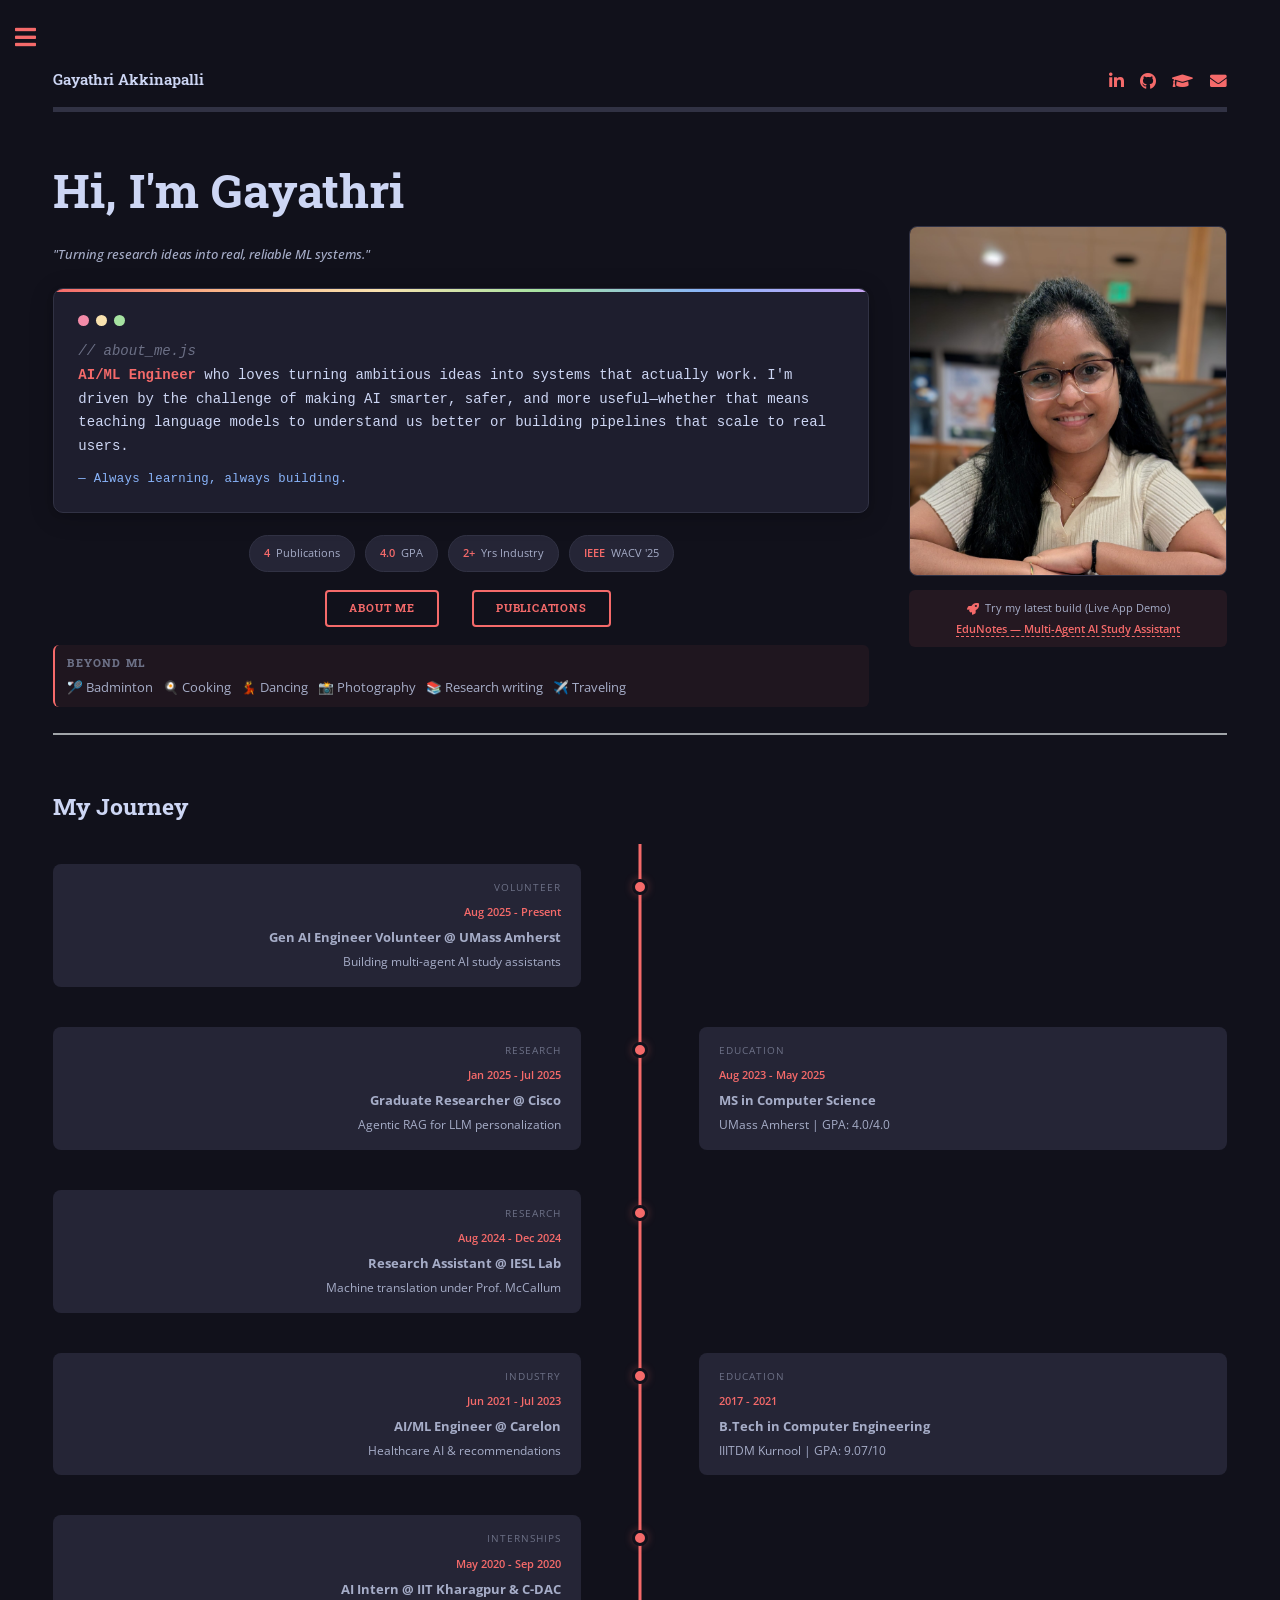
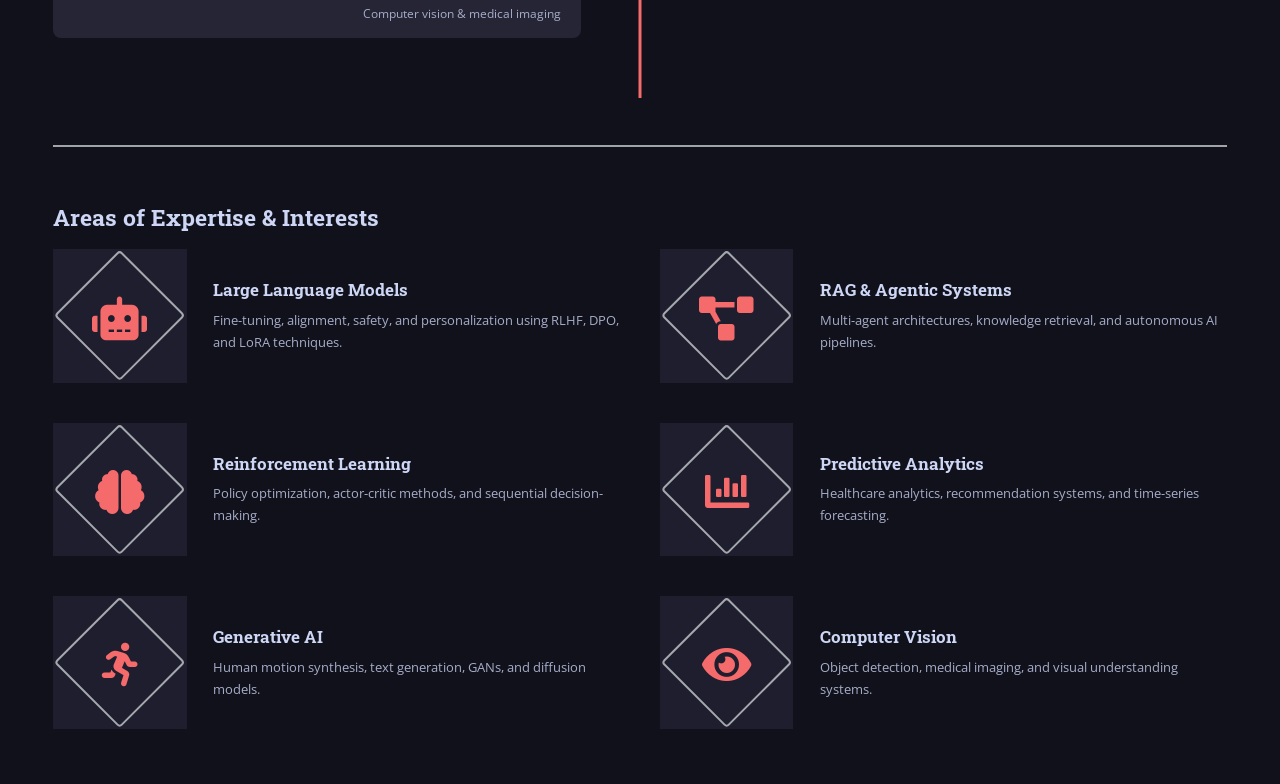
==== commit 0b8f9c8e: "adding live edunotes app demo link" ====
--- a/index.html
+++ b/index.html
@@ -528,8 +528,8 @@
 											<img src="images/profile image 1.jpeg" alt="Gayathri Akkinapalli" />
 										</span>
 										<div class="featured-project">
-											<span class="fp-label"><span class="fp-icon icon solid fa-rocket"></span> Check out my latest build</span>
-											<span class="fp-link"><a href="https://github.com/akkina10gayu/EduNotes-Multi-Agent-Study-Assistant" target="_blank">EduNotes — Multi-Agent AI Study Assistant</a></span>
+											<span class="fp-label"><span class="fp-icon icon solid fa-rocket"></span> Try my latest build (Live App Demo)</span>
+											<span class="fp-link"><a href="https://edunotes-ui.onrender.com/" target="_blank">EduNotes — Multi-Agent AI Study Assistant</a></span>
 										</div>
 									</div>
 								</section>
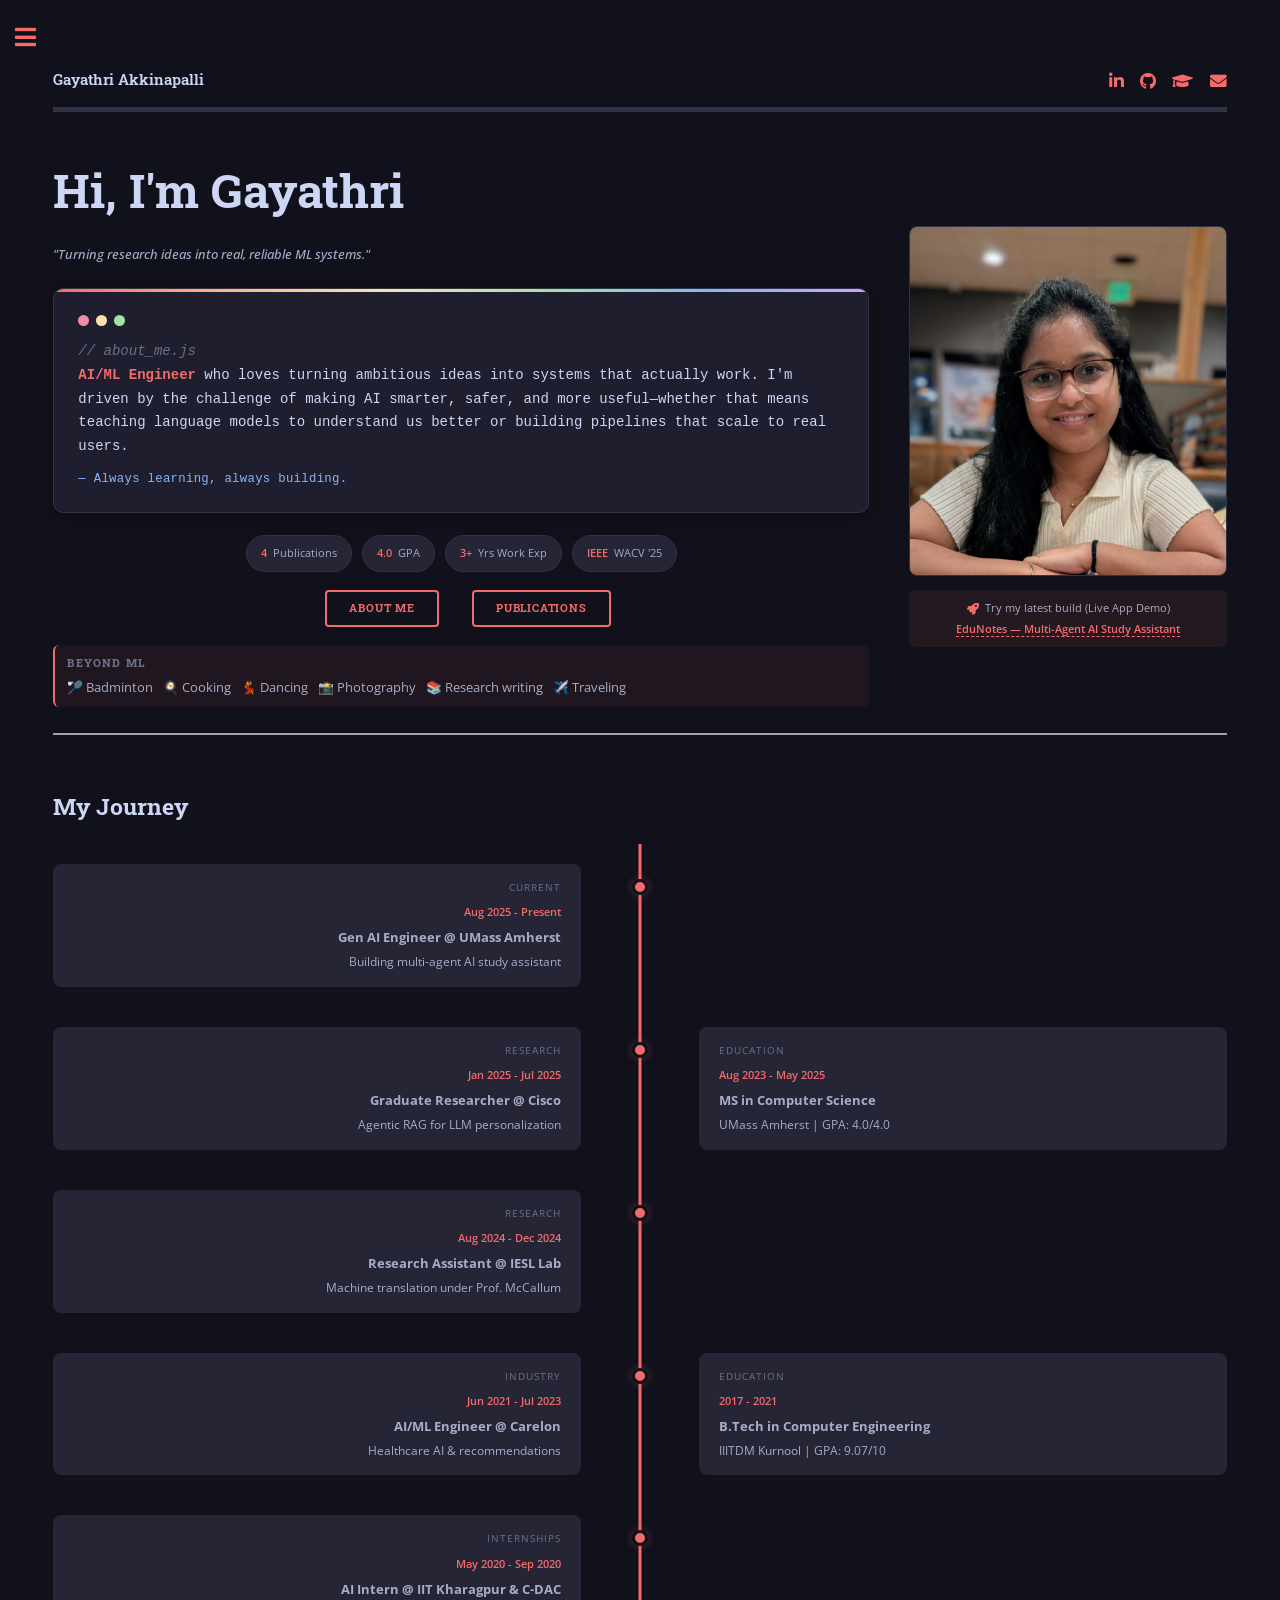
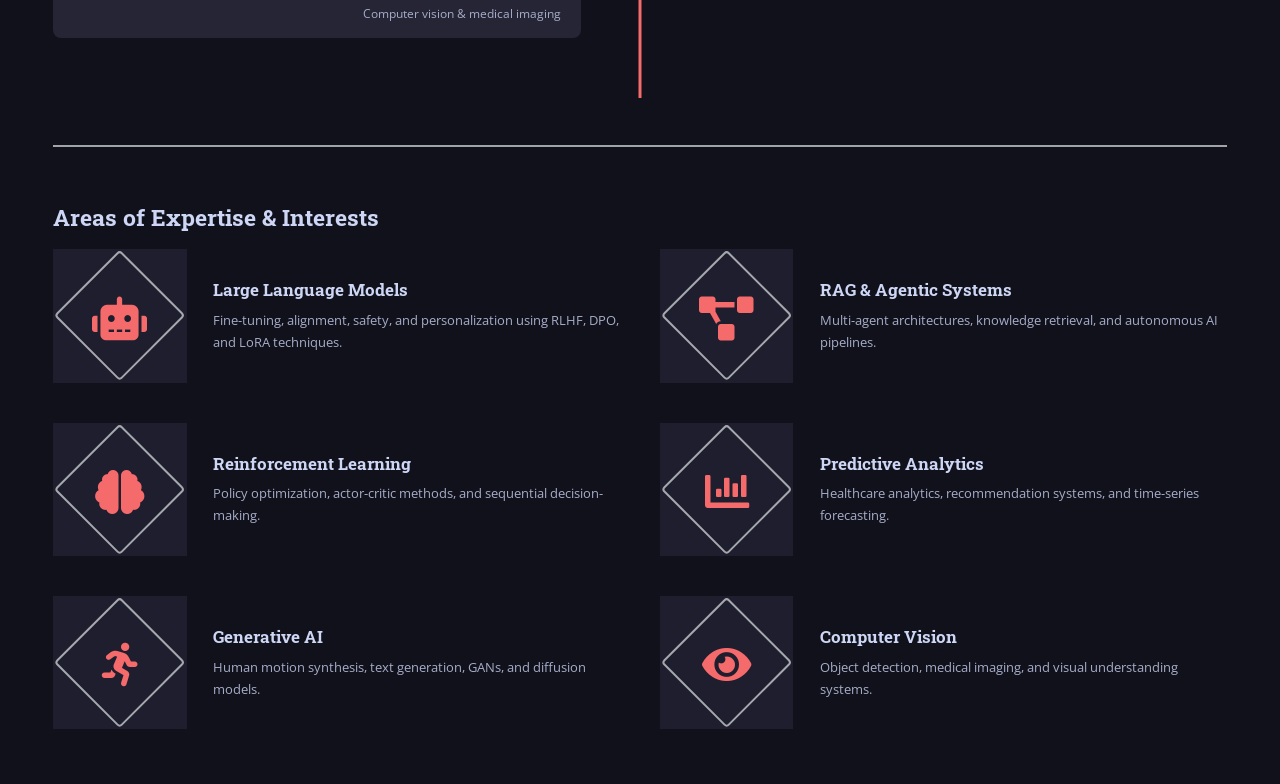
==== commit 36203f86: "updated exp info" ====
--- a/index.html
+++ b/index.html
@@ -1,775 +1,1012 @@
-<!DOCTYPE HTML>
-<!--
-	Editorial by HTML5 UP
-	html5up.net | @ajlkn
-	Free for personal and commercial use under the CCA 3.0 license (html5up.net/license)
--->
-<html>
-	<head>
-		<title>Gayathri Akkinapalli</title>
-		<meta charset="utf-8" />
-		<meta name="viewport" content="width=device-width, initial-scale=1, user-scalable=no" />
-		<link rel="stylesheet" href="assets/css/main.css" />
-		<link rel="stylesheet" href="assets/css/dark-theme.css" />
-		<style>
-			.timeline-centered {
-				position: relative;
-				padding: 20px 0;
-				margin: 20px 0;
-			}
-			.timeline-centered::before {
-				content: '';
-				position: absolute;
-				left: 50%;
-				transform: translateX(-50%);
-				top: 0;
-				bottom: 0;
-				width: 3px;
-				background: #f56a6a;
-			}
-			.timeline-row {
-				display: flex;
-				justify-content: space-between;
-				margin-bottom: 40px;
-				position: relative;
-			}
-			.timeline-row::before {
-				content: '';
-				position: absolute;
-				left: 50%;
-				transform: translateX(-50%);
-				top: 15px;
-				width: 16px;
-				height: 16px;
-				border-radius: 50%;
-				background: #f56a6a;
-				border: 3px solid #11111b;
-				box-shadow: 0 0 8px rgba(245, 106, 106, 0.3);
-				z-index: 1;
-			}
-			.timeline-left, .timeline-right {
-				width: 45%;
-				padding: 15px 20px;
-				background: #252536;
-				border-radius: 8px;
-			}
-			.timeline-left {
-				text-align: right;
-			}
-			.timeline-right {
-				text-align: left;
-			}
-			.timeline-empty {
-				width: 45%;
-			}
-			.timeline-date {
-				font-weight: 600;
-				color: #f56a6a;
-				font-size: 0.85em;
-				margin-bottom: 5px;
-			}
-			.timeline-title {
-				font-weight: 700;
-				font-size: 1em;
-				margin-bottom: 3px;
-			}
-			.timeline-subtitle {
-				color: #a6adc8;
-				font-size: 0.9em;
-				margin: 0;
-			}
-			.timeline-label {
-				font-size: 0.75em;
-				text-transform: uppercase;
-				letter-spacing: 1px;
-				color: #6c7086;
-				margin-bottom: 8px;
-			}
-			.highlight-box {
-				background: #1e1e2e;
-				color: #cdd6f4;
-				padding: 22px 24px;
-				border-radius: 10px;
-				margin: 22px 0;
-				border-left: none;
-				border: 1px solid #313244;
-				font-size: 1.05em;
-				font-family: 'SF Mono', 'Fira Code', 'Cascadia Code', 'Consolas', monospace;
-				line-height: 1.7;
-				position: relative;
-				box-shadow: 0 4px 24px rgba(0,0,0,0.18), 0 1.5px 6px rgba(0,0,0,0.10);
-				overflow: hidden;
-			}
-			.highlight-box::before {
-				content: '';
-				position: absolute;
-				top: 0;
-				left: 0;
-				right: 0;
-				height: 3px;
-				background: linear-gradient(90deg, #f56a6a, #fab387, #f9e2af, #a6e3a1, #89b4fa, #cba6f7);
-				border-radius: 10px 10px 0 0;
-			}
-			.highlight-box .window-dots {
-				display: flex;
-				gap: 7px;
-				margin-bottom: 14px;
-				padding-top: 4px;
-			}
-			.highlight-box .window-dots span {
-				width: 11px;
-				height: 11px;
-				border-radius: 50%;
-				display: inline-block;
-			}
-			.highlight-box .window-dots .dot-red { background: #f38ba8; }
-			.highlight-box .window-dots .dot-yellow { background: #f9e2af; }
-			.highlight-box .window-dots .dot-green { background: #a6e3a1; }
-			.highlight-box strong {
-				color: #f56a6a;
-				font-weight: 700;
-			}
-			.highlight-box .code-comment {
-				color: #6c7086;
-				font-style: italic;
-			}
-			.highlight-box .code-signature {
-				display: block;
-				margin-top: 10px;
-				color: #89b4fa;
-				font-size: 0.88em;
-				letter-spacing: 0.3px;
-			}
-			.stats-row {
-				display: flex;
-				justify-content: center;
-				gap: 10px;
-				margin: 18px 0;
-				flex-wrap: wrap;
-			}
-			.stat-chip {
-				background: #252536;
-				padding: 8px 14px;
-				border-radius: 20px;
-				font-size: 0.85em;
-				border: 1px solid #313244;
-				display: inline-flex;
-				align-items: center;
-				gap: 6px;
-				flex: 0 1 auto;
-				justify-content: center;
-				text-align: center;
-			}
-			.stat-chip strong {
-				color: #f56a6a;
-			}
-			.focus-section {
-				margin: 20px 0;
-				padding: 15px;
-				background: #1e1e2e;
-				border-radius: 8px;
-				border: 1px solid #313244;
-			}
-			.focus-label {
-				font-size: 0.8em;
-				text-transform: uppercase;
-				letter-spacing: 1px;
-				color: #6c7086;
-				margin-bottom: 10px;
-			}
-			.focus-tags {
-				display: flex;
-				flex-wrap: wrap;
-				gap: 8px;
-			}
-			.focus-tag {
-				background: #f56a6a15;
-				color: #f56a6a;
-				padding: 5px 12px;
-				border-radius: 15px;
-				font-size: 0.85em;
-				font-weight: 500;
-			}
-			.menu-active {
-				color: #f56a6a !important;
-				font-weight: 600;
-			}
-			.tagline {
-				font-size: 1em;
-				color: #f56a6a;
-				font-style: italic;
-				margin: 0 0 18px 0;
-				font-weight: 500;
-			}
-			.beyond-ml {
-				margin-top: 18px;
-				padding: 10px 12px;
-				background: rgba(245, 106, 106, 0.06);
-				border-radius: 6px;
-				border-left: 2px solid #f56a6a;
-			}
-			.beyond-ml h4 {
-				font-size: 0.8em;
-				text-transform: uppercase;
-				letter-spacing: 1.2px;
-				color: #6c7086;
-				margin: 0 0 8px 0;
-				font-weight: 800;
-			}
-			.interests-grid {
-				display: flex;
-				flex-wrap: wrap;
-				gap: 10px;
-			}
-			.interests-grid span {
-				font-size: 0.95em;
-				color: #a6adc8;
-				padding: 0;
-				line-height: 1.4;
-			}
-			.featured-project {
-				margin-top: 14px;
-				padding: 10px 14px;
-				background: rgba(245, 106, 106, 0.08);
-				border-radius: 6px;
-				display: flex;
-				flex-direction: column;
-				align-items: center;
-				gap: 4px;
-				width: 100%;
-				text-align: center;
-			}
-			.featured-project .fp-label {
-				font-size: 0.8em;
-				color: #a6adc8;
-				display: flex;
-				align-items: center;
-				justify-content: center;
-				gap: 6px;
-				line-height: 1.4;
-			}
-			.featured-project .fp-label .fp-icon {
-				font-size: 1.1em;
-				color: #f56a6a;
-			}
-			.featured-project .fp-link {
-				font-size: 0.85em;
-				line-height: 1.4;
-			}
-			.featured-project a {
-				color: #f56a6a;
-				font-weight: 600;
-				text-decoration: none;
-				border-bottom: 1px dashed #f56a6a;
-			}
-			.featured-project a:hover {
-				border-bottom-style: solid;
-			}
-			#banner .image-col {
-				width: 28%;
-				display: flex;
-				flex-direction: column;
-				align-items: center;
-				justify-content: center;
-				margin-left: 3em;
-			}
-			#banner .image-col .image.object {
-				width: 100%;
-				display: block;
-				margin: 0;
-			}
-			#banner .image-col .image.object img {
-				max-height: 350px;
-				object-fit: cover;
-				border-radius: 8px;
-			}
-			#banner .content {
-				width: 72%;
-			}
-			#banner .actions {
-				justify-content: center;
-				gap: 20px;
-				margin: 18px 0;
-			}
-			#search.alt:before,
-			#search.alt::before,
-			#search.alt:after,
-			#search.alt::after,
-			#search.alt form:before,
-			#search.alt form::before,
-			#search.alt form:after,
-			#search.alt form::after,
-			#search.alt input:before,
-			#search.alt input::before,
-			#search.alt input:after,
-			#search.alt input::after {
-				display: none !important;
-				content: none !important;
-			}
-			#search.alt input,
-			#search.alt form {
-				background-image: none !important;
-			}
-			/* Tablet breakpoint */
-			@media screen and (max-width: 980px) {
-				#banner .image-col {
-					width: 35%;
-				}
-				#banner .image-col .image.object img {
-					max-height: 300px;
-				}
-				#banner .content {
-					width: 65%;
-				}
-			}
-
-			/* Portrait / mobile: stack banner vertically */
-			@media screen and (max-width: 736px), screen and (orientation: portrait) and (max-width: 980px) {
-				#banner .image-col {
-					width: 50%;
-					max-width: 220px;
-					margin: 0 auto 1em auto;
-				}
-				#banner .image-col .image.object {
-					height: auto;
-					min-height: 0;
-					max-height: none;
-				}
-				#banner .image-col .image.object img {
-					max-height: 260px;
-				}
-				#banner .content {
-					width: 100%;
-					text-align: center;
-				}
-				#banner .content h1 {
-					font-size: 1.8em;
-				}
-				.tagline {
-					font-size: 0.9em;
-					margin: 0 0 14px 0;
-				}
-				.highlight-box {
-					padding: 16px 16px;
-					margin: 16px 0;
-					font-size: 0.92em;
-					text-align: left;
-					line-height: 1.6;
-				}
-				.stats-row {
-					justify-content: center;
-					gap: 8px;
-					margin: 14px 0;
-				}
-				.stat-chip {
-					flex: 0 1 auto;
-					padding: 6px 12px;
-					font-size: 0.8em;
-				}
-				#banner .actions {
-					justify-content: center;
-					margin: 14px 0;
-				}
-				#banner .actions .button.big {
-					padding: 0 1.5em;
-					font-size: 0.85em;
-				}
-				.beyond-ml {
-					margin-top: 14px;
-					text-align: left;
-				}
-				.featured-project {
-					margin-top: 8px;
-				}
-				.featured-project .fp-label {
-					font-size: 0.75em;
-				}
-				.featured-project .fp-link {
-					font-size: 0.8em;
-				}
-			}
-
-			/* Small phones */
-			@media screen and (max-width: 480px) {
-				#banner .image-col {
-					width: 60%;
-					max-width: 180px;
-				}
-				#banner .image-col .image.object img {
-					max-height: 220px;
-				}
-				#banner .content h1 {
-					font-size: 1.5em;
-				}
-				.stats-row {
-					gap: 6px;
-				}
-				.stat-chip {
-					padding: 5px 10px;
-					font-size: 0.75em;
-				}
-				.highlight-box {
-					font-size: 0.85em;
-					padding: 14px 14px;
-					line-height: 1.55;
-				}
-				.interests-grid {
-					gap: 6px;
-				}
-				.interests-grid span {
-					font-size: 0.85em;
-				}
-			}
-
-			/* Features: center icons when stacked on small screens */
-			@media screen and (max-width: 480px) {
-				.features article {
-					align-items: center;
-				}
-				.features article .content {
-					text-align: center;
-				}
-			}
-
-			/* Timeline mobile */
-			@media screen and (max-width: 736px) {
-				.timeline-centered::before {
-					left: 20px;
-				}
-				.timeline-row {
-					flex-direction: column;
-					margin-bottom: 25px;
-				}
-				.timeline-row::before {
-					left: 20px;
-				}
-				.timeline-left, .timeline-right {
-					width: calc(100% - 50px);
-					text-align: left;
-					margin-left: 40px;
-					padding: 12px 15px;
-				}
-				.timeline-right {
-					margin-top: 12px;
-				}
-				.timeline-empty {
-					display: none;
-				}
-				.timeline-title {
-					font-size: 0.9em;
-				}
-				.timeline-subtitle {
-					font-size: 0.82em;
-				}
-			}
-		</style>
-	</head>
-	<body class="is-preload">
-
-		<!-- Wrapper -->
-			<div id="wrapper">
-
-				<!-- Main -->
-					<div id="main">
-						<div class="inner">
-
-							<!-- Header -->
-								<header id="header">
-									<a href="index.html" class="logo"><strong>Gayathri Akkinapalli</strong></a>
-									<ul class="icons">
-										<li><a href="https://www.linkedin.com/in/gayathri-akkinapalli/" target="_blank" class="icon brands fa-linkedin-in"><span class="label">LinkedIn</span></a></li>
-										<li><a href="https://github.com/akkina10gayu" target="_blank" class="icon brands fa-github"><span class="label">GitHub</span></a></li>
-										<li><a href="https://scholar.google.com/citations?hl=en&user=rKOPEUIAAAAJ" target="_blank" class="icon solid fa-graduation-cap"><span class="label">Google Scholar</span></a></li>
-										<li><a href="mailto:gayathri.akkinapalli2000@gmail.com" target="_blank" class="icon solid fa-envelope"><span class="label">Email</span></a></li>
-									</ul>
-								</header>
-
-							<!-- Banner -->
-								<section id="banner">
-									<div class="content">
-										<h1>Hi, I'm Gayathri</h1>
-										<p class="tagline">"Turning research ideas into real, reliable ML systems."</p>
-										<div class="highlight-box">
-											<div class="window-dots"><span class="dot-red"></span><span class="dot-yellow"></span><span class="dot-green"></span></div>
-											<span class="code-comment">// about_me.js</span><br/>
-											<strong>AI/ML Engineer</strong> who loves turning ambitious ideas into systems that actually work. I'm driven by the challenge of making AI smarter, safer, and more useful—whether that means teaching language models to understand us better or building pipelines that scale to real users.
-											<span class="code-signature">— Always learning, always building.</span>
-										</div>
-
-										<!-- Compact Stats -->
-										<div class="stats-row">
-											<span class="stat-chip"><strong>4</strong> Publications</span>
-											<span class="stat-chip"><strong>4.0</strong> GPA</span>
-											<span class="stat-chip"><strong>2+</strong> Yrs Industry</span>
-											<span class="stat-chip"><strong>IEEE</strong> WACV '25</span>
-										</div>
-
-										<ul class="actions">
-											<li><a href="about.html" class="button big">About Me</a></li>
-											<li><a href="https://scholar.google.com/citations?hl=en&user=rKOPEUIAAAAJ" target="_blank" class="button big">Publications</a></li>
-										</ul>
-
-										<!-- Beyond ML -->
-										<div class="beyond-ml">
-											<h4>Beyond ML</h4>
-											<div class="interests-grid">
-												<span>🏸 Badminton</span>
-												<span>🍳 Cooking</span>
-												<span>💃 Dancing</span>
-												<span>📸 Photography</span>
-												<span>📚 Research writing</span>
-												<span>✈️ Traveling</span>
-											</div>
-										</div>
-
-									</div>
-									<div class="image-col">
-										<span class="image object">
-											<img src="images/profile image 1.jpeg" alt="Gayathri Akkinapalli" />
-										</span>
-										<div class="featured-project">
-											<span class="fp-label"><span class="fp-icon icon solid fa-rocket"></span> Try my latest build (Live App Demo)</span>
-											<span class="fp-link"><a href="https://edunotes-ui.onrender.com/" target="_blank">EduNotes — Multi-Agent AI Study Assistant</a></span>
-										</div>
-									</div>
-								</section>
-
-							<!-- Timeline Section -->
-								<section>
-									<h2>My Journey</h2>
-
-									<div class="timeline-centered">
-										<!-- Row 0: Data Science Volunteer (left) | empty (right) -->
-										<div class="timeline-row">
-											<div class="timeline-left">
-												<div class="timeline-label">Volunteer</div>
-												<div class="timeline-date">Aug 2025 - Present</div>
-												<div class="timeline-title">Gen AI Engineer Volunteer @ UMass Amherst</div>
-												<p class="timeline-subtitle">Building multi-agent AI study assistants</p>
-											</div>
-											<div class="timeline-empty"></div>
-										</div>
-
-										<!-- Row 1: Cisco (left) | MS (right) -->
-										<div class="timeline-row">
-											<div class="timeline-left">
-												<div class="timeline-label">Research</div>
-												<div class="timeline-date">Jan 2025 - Jul 2025</div>
-												<div class="timeline-title">Graduate Researcher @ Cisco</div>
-												<p class="timeline-subtitle">Agentic RAG for LLM personalization</p>
-											</div>
-											<div class="timeline-right">
-												<div class="timeline-label">Education</div>
-												<div class="timeline-date">Aug 2023 - May 2025</div>
-												<div class="timeline-title">MS in Computer Science</div>
-												<p class="timeline-subtitle">UMass Amherst | GPA: 4.0/4.0</p>
-											</div>
-										</div>
-
-										<!-- Row 2: IESL (left) | empty (right) -->
-										<div class="timeline-row">
-											<div class="timeline-left">
-												<div class="timeline-label">Research</div>
-												<div class="timeline-date">Aug 2024 - Dec 2024</div>
-												<div class="timeline-title">Research Assistant @ IESL Lab</div>
-												<p class="timeline-subtitle">Machine translation under Prof. McCallum</p>
-											</div>
-											<div class="timeline-empty"></div>
-										</div>
-
-										<!-- Row 3: Carelon (left) | B.Tech (right) -->
-										<div class="timeline-row">
-											<div class="timeline-left">
-												<div class="timeline-label">Industry</div>
-												<div class="timeline-date">Jun 2021 - Jul 2023</div>
-												<div class="timeline-title">AI/ML Engineer @ Carelon</div>
-												<p class="timeline-subtitle">Healthcare AI & recommendations</p>
-											</div>
-											<div class="timeline-right">
-												<div class="timeline-label">Education</div>
-												<div class="timeline-date">2017 - 2021</div>
-												<div class="timeline-title">B.Tech in Computer Engineering</div>
-												<p class="timeline-subtitle">IIITDM Kurnool | GPA: 9.07/10</p>
-											</div>
-										</div>
-
-										<!-- Row 4: Internships (left) | empty (right) -->
-										<div class="timeline-row">
-											<div class="timeline-left">
-												<div class="timeline-label">Internships</div>
-												<div class="timeline-date">May 2020 - Sep 2020</div>
-												<div class="timeline-title">AI Intern @ IIT Kharagpur & C-DAC</div>
-												<p class="timeline-subtitle">Computer vision & medical imaging</p>
-											</div>
-											<div class="timeline-empty"></div>
-										</div>
-									</div>
-								</section>
-
-							<!-- Areas of Expertise & Interests -->
-								<section>
-									<h2>Areas of Expertise & Interests</h2>
-									<div class="features">
-										<article>
-											<span class="icon solid fa-robot"></span>
-											<div class="content">
-												<h3>Large Language Models</h3>
-												<p>Fine-tuning, alignment, safety, and personalization using RLHF, DPO, and LoRA techniques.</p>
-											</div>
-										</article>
-										<article>
-											<span class="icon solid fa-project-diagram"></span>
-											<div class="content">
-												<h3>RAG & Agentic Systems</h3>
-												<p>Multi-agent architectures, knowledge retrieval, and autonomous AI pipelines.</p>
-											</div>
-										</article>
-										<article>
-											<span class="icon solid fa-brain"></span>
-											<div class="content">
-												<h3>Reinforcement Learning</h3>
-												<p>Policy optimization, actor-critic methods, and sequential decision-making.</p>
-											</div>
-										</article>
-										<article>
-											<span class="icon solid fa-chart-bar"></span>
-											<div class="content">
-												<h3>Predictive Analytics</h3>
-												<p>Healthcare analytics, recommendation systems, and time-series forecasting.</p>
-											</div>
-										</article>
-										<article>
-											<span class="icon solid fa-running"></span>
-											<div class="content">
-												<h3>Generative AI</h3>
-												<p>Human motion synthesis, text generation, GANs, and diffusion models.</p>
-											</div>
-										</article>
-										<article>
-											<span class="icon solid fa-eye"></span>
-											<div class="content">
-												<h3>Computer Vision</h3>
-												<p>Object detection, medical imaging, and visual understanding systems.</p>
-											</div>
-										</article>
-									</div>
-								</section>
-
-						</div>
-					</div>
-
-				<!-- Sidebar -->
-					<div id="sidebar">
-						<div class="inner">
-
-							<!-- Search -->
-								<section id="search" class="alt" style="position: relative;">
-									<form method="post" action="#" onsubmit="searchPage(); return false;" style="position: relative;">
-										<input type="text" name="query" id="query" placeholder="Search" style="padding-right: 2.5em;" />
-										<button type="submit" style="position: absolute; right: 0.5em; top: 50%; transform: translateY(-50%); background: none; border: none; cursor: pointer; color: #6c7086; padding: 0; width: 2.1em; height: 2.1em; display: flex; align-items: center; justify-content: center; outline: none;">
-											<i class="icon solid fa-search" style="font-size: 1.3em;"></i>
-										</button>
-									</form>
-								</section>
-
-							<!-- Menu -->
-								<nav id="menu">
-									<header class="major">
-										<h2>Menu</h2>
-									</header>
-									<ul>
-										<li><a href="index.html" class="menu-active">Home</a></li>
-										<li><a href="about.html">About Me</a></li>
-										<li><a href="work.html">Experience</a></li>
-										<li><a href="publications.html">Publications</a></li>
-										<li><a href="project.html">Projects</a></li>
-										<li><a href="others.html">Education & Awards</a></li>
-										<li><a href="images/Gayathri Akkinapalli resume MLE.pdf" target="_blank" class="cv-link">CV</a></li>
-									</ul>
-								</nav>
-
-							<!-- Footer -->
-								<footer id="footer">
-									<p class="copyright">&copy; 2025 Gayathri Akkinapalli. All rights reserved. Design: <a href="https://html5up.net" target="_blank">HTML5 UP</a>.</p>
-								</footer>
-
-						</div>
-					</div>
-
-			</div>
-
-		<!-- Scripts -->
-			<script src="assets/js/jquery.min.js"></script>
-			<script src="assets/js/browser.min.js"></script>
-			<script src="assets/js/breakpoints.min.js"></script>
-			<script src="assets/js/util.js"></script>
-			<script src="assets/js/main.js"></script>
-
-			<!-- Search Functionality -->
-			<script>
-				function searchPage() {
-					// Remove previous highlights
-					removeHighlights();
-
-					var searchText = document.getElementById('query').value.trim();
-					if (searchText === '') return;
-
-					// Highlight matches
-					highlightText(searchText);
-				}
-
-				function removeHighlights() {
-					var highlights = document.querySelectorAll('.search-highlight');
-					highlights.forEach(function(highlight) {
-						var parent = highlight.parentNode;
-						parent.replaceChild(document.createTextNode(highlight.textContent), highlight);
-						parent.normalize();
-					});
-				}
-
-				function highlightText(searchText) {
-					var mainContent = document.getElementById('main');
-					if (!mainContent) return;
-
-					var regex = new RegExp('(' + escapeRegex(searchText) + ')', 'gi');
-					highlightInElement(mainContent, regex);
-
-					// Scroll to first match
-					var firstHighlight = document.querySelector('.search-highlight');
-					if (firstHighlight) {
-						firstHighlight.scrollIntoView({ behavior: 'smooth', block: 'center' });
-					}
-				}
-
-				function highlightInElement(element, regex) {
-					var childNodes = element.childNodes;
-					for (var i = 0; i < childNodes.length; i++) {
-						var node = childNodes[i];
-
-						if (node.nodeType === 3) { // Text node
-							var text = node.nodeValue;
-							if (regex.test(text)) {
-								var span = document.createElement('span');
-								span.innerHTML = text.replace(regex, '<span class="search-highlight" style="background-color: #f56a6a; color: white; padding: 2px 4px; border-radius: 3px;">$1</span>');
-								element.replaceChild(span, node);
-							}
-						} else if (node.nodeType === 1 && node.nodeName !== 'SCRIPT' && node.nodeName !== 'STYLE') {
-							highlightInElement(node, regex);
-						}
-					}
-				}
-
-				function escapeRegex(string) {
-					return string.replace(/[.*+?^${}()|[\]\\]/g, '\\$&');
-				}
-
-				// Clear highlights when input is cleared
-				document.getElementById('query').addEventListener('input', function() {
-					if (this.value === '') {
-						removeHighlights();
-					}
-				});
-			</script>
-
-	</body>
-</html>
+<!DOCTYPE html>
+<!--
+	Editorial by HTML5 UP
+	html5up.net | @ajlkn
+	Free for personal and commercial use under the CCA 3.0 license (html5up.net/license)
+-->
+<html>
+    <head>
+        <title>Gayathri Akkinapalli</title>
+        <meta charset="utf-8" />
+        <meta
+            name="viewport"
+            content="width=device-width, initial-scale=1, user-scalable=no"
+        />
+        <link rel="stylesheet" href="assets/css/main.css" />
+        <link rel="stylesheet" href="assets/css/dark-theme.css" />
+        <style>
+            .timeline-centered {
+                position: relative;
+                padding: 20px 0;
+                margin: 20px 0;
+            }
+            .timeline-centered::before {
+                content: "";
+                position: absolute;
+                left: 50%;
+                transform: translateX(-50%);
+                top: 0;
+                bottom: 0;
+                width: 3px;
+                background: #f56a6a;
+            }
+            .timeline-row {
+                display: flex;
+                justify-content: space-between;
+                margin-bottom: 40px;
+                position: relative;
+            }
+            .timeline-row::before {
+                content: "";
+                position: absolute;
+                left: 50%;
+                transform: translateX(-50%);
+                top: 15px;
+                width: 16px;
+                height: 16px;
+                border-radius: 50%;
+                background: #f56a6a;
+                border: 3px solid #11111b;
+                box-shadow: 0 0 8px rgba(245, 106, 106, 0.3);
+                z-index: 1;
+            }
+            .timeline-left,
+            .timeline-right {
+                width: 45%;
+                padding: 15px 20px;
+                background: #252536;
+                border-radius: 8px;
+            }
+            .timeline-left {
+                text-align: right;
+            }
+            .timeline-right {
+                text-align: left;
+            }
+            .timeline-empty {
+                width: 45%;
+            }
+            .timeline-date {
+                font-weight: 600;
+                color: #f56a6a;
+                font-size: 0.85em;
+                margin-bottom: 5px;
+            }
+            .timeline-title {
+                font-weight: 700;
+                font-size: 1em;
+                margin-bottom: 3px;
+            }
+            .timeline-subtitle {
+                color: #a6adc8;
+                font-size: 0.9em;
+                margin: 0;
+            }
+            .timeline-label {
+                font-size: 0.75em;
+                text-transform: uppercase;
+                letter-spacing: 1px;
+                color: #6c7086;
+                margin-bottom: 8px;
+            }
+            .highlight-box {
+                background: #1e1e2e;
+                color: #cdd6f4;
+                padding: 22px 24px;
+                border-radius: 10px;
+                margin: 22px 0;
+                border-left: none;
+                border: 1px solid #313244;
+                font-size: 1.05em;
+                font-family:
+                    "SF Mono", "Fira Code", "Cascadia Code", "Consolas",
+                    monospace;
+                line-height: 1.7;
+                position: relative;
+                box-shadow:
+                    0 4px 24px rgba(0, 0, 0, 0.18),
+                    0 1.5px 6px rgba(0, 0, 0, 0.1);
+                overflow: hidden;
+            }
+            .highlight-box::before {
+                content: "";
+                position: absolute;
+                top: 0;
+                left: 0;
+                right: 0;
+                height: 3px;
+                background: linear-gradient(
+                    90deg,
+                    #f56a6a,
+                    #fab387,
+                    #f9e2af,
+                    #a6e3a1,
+                    #89b4fa,
+                    #cba6f7
+                );
+                border-radius: 10px 10px 0 0;
+            }
+            .highlight-box .window-dots {
+                display: flex;
+                gap: 7px;
+                margin-bottom: 14px;
+                padding-top: 4px;
+            }
+            .highlight-box .window-dots span {
+                width: 11px;
+                height: 11px;
+                border-radius: 50%;
+                display: inline-block;
+            }
+            .highlight-box .window-dots .dot-red {
+                background: #f38ba8;
+            }
+            .highlight-box .window-dots .dot-yellow {
+                background: #f9e2af;
+            }
+            .highlight-box .window-dots .dot-green {
+                background: #a6e3a1;
+            }
+            .highlight-box strong {
+                color: #f56a6a;
+                font-weight: 700;
+            }
+            .highlight-box .code-comment {
+                color: #6c7086;
+                font-style: italic;
+            }
+            .highlight-box .code-signature {
+                display: block;
+                margin-top: 10px;
+                color: #89b4fa;
+                font-size: 0.88em;
+                letter-spacing: 0.3px;
+            }
+            .stats-row {
+                display: flex;
+                justify-content: center;
+                gap: 10px;
+                margin: 18px 0;
+                flex-wrap: wrap;
+            }
+            .stat-chip {
+                background: #252536;
+                padding: 8px 14px;
+                border-radius: 20px;
+                font-size: 0.85em;
+                border: 1px solid #313244;
+                display: inline-flex;
+                align-items: center;
+                gap: 6px;
+                flex: 0 1 auto;
+                justify-content: center;
+                text-align: center;
+            }
+            .stat-chip strong {
+                color: #f56a6a;
+            }
+            .focus-section {
+                margin: 20px 0;
+                padding: 15px;
+                background: #1e1e2e;
+                border-radius: 8px;
+                border: 1px solid #313244;
+            }
+            .focus-label {
+                font-size: 0.8em;
+                text-transform: uppercase;
+                letter-spacing: 1px;
+                color: #6c7086;
+                margin-bottom: 10px;
+            }
+            .focus-tags {
+                display: flex;
+                flex-wrap: wrap;
+                gap: 8px;
+            }
+            .focus-tag {
+                background: #f56a6a15;
+                color: #f56a6a;
+                padding: 5px 12px;
+                border-radius: 15px;
+                font-size: 0.85em;
+                font-weight: 500;
+            }
+            .menu-active {
+                color: #f56a6a !important;
+                font-weight: 600;
+            }
+            .tagline {
+                font-size: 1em;
+                color: #f56a6a;
+                font-style: italic;
+                margin: 0 0 18px 0;
+                font-weight: 500;
+            }
+            .beyond-ml {
+                margin-top: 18px;
+                padding: 10px 12px;
+                background: rgba(245, 106, 106, 0.06);
+                border-radius: 6px;
+                border-left: 2px solid #f56a6a;
+            }
+            .beyond-ml h4 {
+                font-size: 0.8em;
+                text-transform: uppercase;
+                letter-spacing: 1.2px;
+                color: #6c7086;
+                margin: 0 0 8px 0;
+                font-weight: 800;
+            }
+            .interests-grid {
+                display: flex;
+                flex-wrap: wrap;
+                gap: 10px;
+            }
+            .interests-grid span {
+                font-size: 0.95em;
+                color: #a6adc8;
+                padding: 0;
+                line-height: 1.4;
+            }
+            .featured-project {
+                margin-top: 14px;
+                padding: 10px 14px;
+                background: rgba(245, 106, 106, 0.08);
+                border-radius: 6px;
+                display: flex;
+                flex-direction: column;
+                align-items: center;
+                gap: 4px;
+                width: 100%;
+                text-align: center;
+            }
+            .featured-project .fp-label {
+                font-size: 0.8em;
+                color: #a6adc8;
+                display: flex;
+                align-items: center;
+                justify-content: center;
+                gap: 6px;
+                line-height: 1.4;
+            }
+            .featured-project .fp-label .fp-icon {
+                font-size: 1.1em;
+                color: #f56a6a;
+            }
+            .featured-project .fp-link {
+                font-size: 0.85em;
+                line-height: 1.4;
+            }
+            .featured-project a {
+                color: #f56a6a;
+                font-weight: 600;
+                text-decoration: none;
+                border-bottom: 1px dashed #f56a6a;
+            }
+            .featured-project a:hover {
+                border-bottom-style: solid;
+            }
+            #banner .image-col {
+                width: 28%;
+                display: flex;
+                flex-direction: column;
+                align-items: center;
+                justify-content: center;
+                margin-left: 3em;
+            }
+            #banner .image-col .image.object {
+                width: 100%;
+                display: block;
+                margin: 0;
+            }
+            #banner .image-col .image.object img {
+                max-height: 350px;
+                object-fit: cover;
+                border-radius: 8px;
+            }
+            #banner .content {
+                width: 72%;
+            }
+            #banner .actions {
+                justify-content: center;
+                gap: 20px;
+                margin: 18px 0;
+            }
+            #search.alt:before,
+            #search.alt::before,
+            #search.alt:after,
+            #search.alt::after,
+            #search.alt form:before,
+            #search.alt form::before,
+            #search.alt form:after,
+            #search.alt form::after,
+            #search.alt input:before,
+            #search.alt input::before,
+            #search.alt input:after,
+            #search.alt input::after {
+                display: none !important;
+                content: none !important;
+            }
+            #search.alt input,
+            #search.alt form {
+                background-image: none !important;
+            }
+            /* Tablet breakpoint */
+            @media screen and (max-width: 980px) {
+                #banner .image-col {
+                    width: 35%;
+                }
+                #banner .image-col .image.object img {
+                    max-height: 300px;
+                }
+                #banner .content {
+                    width: 65%;
+                }
+            }
+
+            /* Portrait / mobile: stack banner vertically */
+            @media screen and (max-width: 736px),
+                screen and (orientation: portrait) and (max-width: 980px) {
+                #banner .image-col {
+                    width: 50%;
+                    max-width: 220px;
+                    margin: 0 auto 1em auto;
+                }
+                #banner .image-col .image.object {
+                    height: auto;
+                    min-height: 0;
+                    max-height: none;
+                }
+                #banner .image-col .image.object img {
+                    max-height: 260px;
+                }
+                #banner .content {
+                    width: 100%;
+                    text-align: center;
+                }
+                #banner .content h1 {
+                    font-size: 1.8em;
+                }
+                .tagline {
+                    font-size: 0.9em;
+                    margin: 0 0 14px 0;
+                }
+                .highlight-box {
+                    padding: 16px 16px;
+                    margin: 16px 0;
+                    font-size: 0.92em;
+                    text-align: left;
+                    line-height: 1.6;
+                }
+                .stats-row {
+                    justify-content: center;
+                    gap: 8px;
+                    margin: 14px 0;
+                }
+                .stat-chip {
+                    flex: 0 1 auto;
+                    padding: 6px 12px;
+                    font-size: 0.8em;
+                }
+                #banner .actions {
+                    justify-content: center;
+                    margin: 14px 0;
+                }
+                #banner .actions .button.big {
+                    padding: 0 1.5em;
+                    font-size: 0.85em;
+                }
+                .beyond-ml {
+                    margin-top: 14px;
+                    text-align: left;
+                }
+                .featured-project {
+                    margin-top: 8px;
+                }
+                .featured-project .fp-label {
+                    font-size: 0.75em;
+                }
+                .featured-project .fp-link {
+                    font-size: 0.8em;
+                }
+            }
+
+            /* Small phones */
+            @media screen and (max-width: 480px) {
+                #banner .image-col {
+                    width: 60%;
+                    max-width: 180px;
+                }
+                #banner .image-col .image.object img {
+                    max-height: 220px;
+                }
+                #banner .content h1 {
+                    font-size: 1.5em;
+                }
+                .stats-row {
+                    gap: 6px;
+                }
+                .stat-chip {
+                    padding: 5px 10px;
+                    font-size: 0.75em;
+                }
+                .highlight-box {
+                    font-size: 0.85em;
+                    padding: 14px 14px;
+                    line-height: 1.55;
+                }
+                .interests-grid {
+                    gap: 6px;
+                }
+                .interests-grid span {
+                    font-size: 0.85em;
+                }
+            }
+
+            /* Features: center icons when stacked on small screens */
+            @media screen and (max-width: 480px) {
+                .features article {
+                    align-items: center;
+                }
+                .features article .content {
+                    text-align: center;
+                }
+            }
+
+            /* Timeline mobile */
+            @media screen and (max-width: 736px) {
+                .timeline-centered::before {
+                    left: 20px;
+                }
+                .timeline-row {
+                    flex-direction: column;
+                    margin-bottom: 25px;
+                }
+                .timeline-row::before {
+                    left: 20px;
+                }
+                .timeline-left,
+                .timeline-right {
+                    width: calc(100% - 50px);
+                    text-align: left;
+                    margin-left: 40px;
+                    padding: 12px 15px;
+                }
+                .timeline-right {
+                    margin-top: 12px;
+                }
+                .timeline-empty {
+                    display: none;
+                }
+                .timeline-title {
+                    font-size: 0.9em;
+                }
+                .timeline-subtitle {
+                    font-size: 0.82em;
+                }
+            }
+        </style>
+    </head>
+    <body class="is-preload">
+        <!-- Wrapper -->
+        <div id="wrapper">
+            <!-- Main -->
+            <div id="main">
+                <div class="inner">
+                    <!-- Header -->
+                    <header id="header">
+                        <a href="index.html" class="logo"
+                            ><strong>Gayathri Akkinapalli</strong></a
+                        >
+                        <ul class="icons">
+                            <li>
+                                <a
+                                    href="https://www.linkedin.com/in/gayathri-akkinapalli/"
+                                    target="_blank"
+                                    class="icon brands fa-linkedin-in"
+                                    ><span class="label">LinkedIn</span></a
+                                >
+                            </li>
+                            <li>
+                                <a
+                                    href="https://github.com/akkina10gayu"
+                                    target="_blank"
+                                    class="icon brands fa-github"
+                                    ><span class="label">GitHub</span></a
+                                >
+                            </li>
+                            <li>
+                                <a
+                                    href="https://scholar.google.com/citations?hl=en&user=rKOPEUIAAAAJ"
+                                    target="_blank"
+                                    class="icon solid fa-graduation-cap"
+                                    ><span class="label"
+                                        >Google Scholar</span
+                                    ></a
+                                >
+                            </li>
+                            <li>
+                                <a
+                                    href="mailto:gayathri.akkinapalli2000@gmail.com"
+                                    target="_blank"
+                                    class="icon solid fa-envelope"
+                                    ><span class="label">Email</span></a
+                                >
+                            </li>
+                        </ul>
+                    </header>
+
+                    <!-- Banner -->
+                    <section id="banner">
+                        <div class="content">
+                            <h1>Hi, I'm Gayathri</h1>
+                            <p class="tagline">
+                                "Turning research ideas into real, reliable ML
+                                systems."
+                            </p>
+                            <div class="highlight-box">
+                                <div class="window-dots">
+                                    <span class="dot-red"></span
+                                    ><span class="dot-yellow"></span
+                                    ><span class="dot-green"></span>
+                                </div>
+                                <span class="code-comment">// about_me.js</span
+                                ><br />
+                                <strong>AI/ML Engineer</strong> who loves
+                                turning ambitious ideas into systems that
+                                actually work. I'm driven by the challenge of
+                                making AI smarter, safer, and more
+                                useful—whether that means teaching language
+                                models to understand us better or building
+                                pipelines that scale to real users.
+                                <span class="code-signature"
+                                    >— Always learning, always building.</span
+                                >
+                            </div>
+
+                            <!-- Compact Stats -->
+                            <div class="stats-row">
+                                <span class="stat-chip"
+                                    ><strong>4</strong> Publications</span
+                                >
+                                <span class="stat-chip"
+                                    ><strong>4.0</strong> GPA</span
+                                >
+                                <span class="stat-chip"
+                                    ><strong>3+</strong> Yrs Work Exp</span
+                                >
+                                <span class="stat-chip"
+                                    ><strong>IEEE</strong> WACV '25</span
+                                >
+                            </div>
+
+                            <ul class="actions">
+                                <li>
+                                    <a href="about.html" class="button big"
+                                        >About Me</a
+                                    >
+                                </li>
+                                <li>
+                                    <a
+                                        href="https://scholar.google.com/citations?hl=en&user=rKOPEUIAAAAJ"
+                                        target="_blank"
+                                        class="button big"
+                                        >Publications</a
+                                    >
+                                </li>
+                            </ul>
+
+                            <!-- Beyond ML -->
+                            <div class="beyond-ml">
+                                <h4>Beyond ML</h4>
+                                <div class="interests-grid">
+                                    <span>🏸 Badminton</span>
+                                    <span>🍳 Cooking</span>
+                                    <span>💃 Dancing</span>
+                                    <span>📸 Photography</span>
+                                    <span>📚 Research writing</span>
+                                    <span>✈️ Traveling</span>
+                                </div>
+                            </div>
+                        </div>
+                        <div class="image-col">
+                            <span class="image object">
+                                <img
+                                    src="images/profile image 1.jpeg"
+                                    alt="Gayathri Akkinapalli"
+                                />
+                            </span>
+                            <div class="featured-project">
+                                <span class="fp-label"
+                                    ><span
+                                        class="fp-icon icon solid fa-rocket"
+                                    ></span>
+                                    Try my latest build (Live App Demo)</span
+                                >
+                                <span class="fp-link"
+                                    ><a
+                                        href="https://edunotes-ui.onrender.com/"
+                                        target="_blank"
+                                        >EduNotes — Multi-Agent AI Study
+                                        Assistant</a
+                                    ></span
+                                >
+                            </div>
+                        </div>
+                    </section>
+
+                    <!-- Timeline Section -->
+                    <section>
+                        <h2>My Journey</h2>
+
+                        <div class="timeline-centered">
+                            <!-- Row 0: Data Science Volunteer (left) | empty (right) -->
+                            <div class="timeline-row">
+                                <div class="timeline-left">
+                                    <div class="timeline-label">Current</div>
+                                    <div class="timeline-date">
+                                        Aug 2025 - Present
+                                    </div>
+                                    <div class="timeline-title">
+                                        Gen AI Engineer @ UMass Amherst
+                                    </div>
+                                    <p class="timeline-subtitle">
+                                        Building multi-agent AI study assistant
+                                    </p>
+                                </div>
+                                <div class="timeline-empty"></div>
+                            </div>
+
+                            <!-- Row 1: Cisco (left) | MS (right) -->
+                            <div class="timeline-row">
+                                <div class="timeline-left">
+                                    <div class="timeline-label">Research</div>
+                                    <div class="timeline-date">
+                                        Jan 2025 - Jul 2025
+                                    </div>
+                                    <div class="timeline-title">
+                                        Graduate Researcher @ Cisco
+                                    </div>
+                                    <p class="timeline-subtitle">
+                                        Agentic RAG for LLM personalization
+                                    </p>
+                                </div>
+                                <div class="timeline-right">
+                                    <div class="timeline-label">Education</div>
+                                    <div class="timeline-date">
+                                        Aug 2023 - May 2025
+                                    </div>
+                                    <div class="timeline-title">
+                                        MS in Computer Science
+                                    </div>
+                                    <p class="timeline-subtitle">
+                                        UMass Amherst | GPA: 4.0/4.0
+                                    </p>
+                                </div>
+                            </div>
+
+                            <!-- Row 2: IESL (left) | empty (right) -->
+                            <div class="timeline-row">
+                                <div class="timeline-left">
+                                    <div class="timeline-label">Research</div>
+                                    <div class="timeline-date">
+                                        Aug 2024 - Dec 2024
+                                    </div>
+                                    <div class="timeline-title">
+                                        Research Assistant @ IESL Lab
+                                    </div>
+                                    <p class="timeline-subtitle">
+                                        Machine translation under Prof. McCallum
+                                    </p>
+                                </div>
+                                <div class="timeline-empty"></div>
+                            </div>
+
+                            <!-- Row 3: Carelon (left) | B.Tech (right) -->
+                            <div class="timeline-row">
+                                <div class="timeline-left">
+                                    <div class="timeline-label">Industry</div>
+                                    <div class="timeline-date">
+                                        Jun 2021 - Jul 2023
+                                    </div>
+                                    <div class="timeline-title">
+                                        AI/ML Engineer @ Carelon
+                                    </div>
+                                    <p class="timeline-subtitle">
+                                        Healthcare AI & recommendations
+                                    </p>
+                                </div>
+                                <div class="timeline-right">
+                                    <div class="timeline-label">Education</div>
+                                    <div class="timeline-date">2017 - 2021</div>
+                                    <div class="timeline-title">
+                                        B.Tech in Computer Engineering
+                                    </div>
+                                    <p class="timeline-subtitle">
+                                        IIITDM Kurnool | GPA: 9.07/10
+                                    </p>
+                                </div>
+                            </div>
+
+                            <!-- Row 4: Internships (left) | empty (right) -->
+                            <div class="timeline-row">
+                                <div class="timeline-left">
+                                    <div class="timeline-label">
+                                        Internships
+                                    </div>
+                                    <div class="timeline-date">
+                                        May 2020 - Sep 2020
+                                    </div>
+                                    <div class="timeline-title">
+                                        AI Intern @ IIT Kharagpur & C-DAC
+                                    </div>
+                                    <p class="timeline-subtitle">
+                                        Computer vision & medical imaging
+                                    </p>
+                                </div>
+                                <div class="timeline-empty"></div>
+                            </div>
+                        </div>
+                    </section>
+
+                    <!-- Areas of Expertise & Interests -->
+                    <section>
+                        <h2>Areas of Expertise & Interests</h2>
+                        <div class="features">
+                            <article>
+                                <span class="icon solid fa-robot"></span>
+                                <div class="content">
+                                    <h3>Large Language Models</h3>
+                                    <p>
+                                        Fine-tuning, alignment, safety, and
+                                        personalization using RLHF, DPO, and
+                                        LoRA techniques.
+                                    </p>
+                                </div>
+                            </article>
+                            <article>
+                                <span
+                                    class="icon solid fa-project-diagram"
+                                ></span>
+                                <div class="content">
+                                    <h3>RAG & Agentic Systems</h3>
+                                    <p>
+                                        Multi-agent architectures, knowledge
+                                        retrieval, and autonomous AI pipelines.
+                                    </p>
+                                </div>
+                            </article>
+                            <article>
+                                <span class="icon solid fa-brain"></span>
+                                <div class="content">
+                                    <h3>Reinforcement Learning</h3>
+                                    <p>
+                                        Policy optimization, actor-critic
+                                        methods, and sequential decision-making.
+                                    </p>
+                                </div>
+                            </article>
+                            <article>
+                                <span class="icon solid fa-chart-bar"></span>
+                                <div class="content">
+                                    <h3>Predictive Analytics</h3>
+                                    <p>
+                                        Healthcare analytics, recommendation
+                                        systems, and time-series forecasting.
+                                    </p>
+                                </div>
+                            </article>
+                            <article>
+                                <span class="icon solid fa-running"></span>
+                                <div class="content">
+                                    <h3>Generative AI</h3>
+                                    <p>
+                                        Human motion synthesis, text generation,
+                                        GANs, and diffusion models.
+                                    </p>
+                                </div>
+                            </article>
+                            <article>
+                                <span class="icon solid fa-eye"></span>
+                                <div class="content">
+                                    <h3>Computer Vision</h3>
+                                    <p>
+                                        Object detection, medical imaging, and
+                                        visual understanding systems.
+                                    </p>
+                                </div>
+                            </article>
+                        </div>
+                    </section>
+                </div>
+            </div>
+
+            <!-- Sidebar -->
+            <div id="sidebar">
+                <div class="inner">
+                    <!-- Search -->
+                    <section id="search" class="alt" style="position: relative">
+                        <form
+                            method="post"
+                            action="#"
+                            onsubmit="
+                                searchPage();
+                                return false;
+                            "
+                            style="position: relative"
+                        >
+                            <input
+                                type="text"
+                                name="query"
+                                id="query"
+                                placeholder="Search"
+                                style="padding-right: 2.5em"
+                            />
+                            <button
+                                type="submit"
+                                style="
+                                    position: absolute;
+                                    right: 0.5em;
+                                    top: 50%;
+                                    transform: translateY(-50%);
+                                    background: none;
+                                    border: none;
+                                    cursor: pointer;
+                                    color: #6c7086;
+                                    padding: 0;
+                                    width: 2.1em;
+                                    height: 2.1em;
+                                    display: flex;
+                                    align-items: center;
+                                    justify-content: center;
+                                    outline: none;
+                                "
+                            >
+                                <i
+                                    class="icon solid fa-search"
+                                    style="font-size: 1.3em"
+                                ></i>
+                            </button>
+                        </form>
+                    </section>
+
+                    <!-- Menu -->
+                    <nav id="menu">
+                        <header class="major">
+                            <h2>Menu</h2>
+                        </header>
+                        <ul>
+                            <li>
+                                <a href="index.html" class="menu-active"
+                                    >Home</a
+                                >
+                            </li>
+                            <li><a href="about.html">About Me</a></li>
+                            <li><a href="work.html">Experience</a></li>
+                            <li>
+                                <a href="publications.html">Publications</a>
+                            </li>
+                            <li><a href="project.html">Projects</a></li>
+                            <li>
+                                <a href="others.html">Education & Awards</a>
+                            </li>
+                            <li>
+                                <a
+                                    href="images/Gayathri Akkinapalli resume MLE.pdf"
+                                    target="_blank"
+                                    class="cv-link"
+                                    >CV</a
+                                >
+                            </li>
+                        </ul>
+                    </nav>
+
+                    <!-- Footer -->
+                    <footer id="footer">
+                        <p class="copyright">
+                            &copy; 2025 Gayathri Akkinapalli. All rights
+                            reserved. Design:
+                            <a href="https://html5up.net" target="_blank"
+                                >HTML5 UP</a
+                            >.
+                        </p>
+                    </footer>
+                </div>
+            </div>
+        </div>
+
+        <!-- Scripts -->
+        <script src="assets/js/jquery.min.js"></script>
+        <script src="assets/js/browser.min.js"></script>
+        <script src="assets/js/breakpoints.min.js"></script>
+        <script src="assets/js/util.js"></script>
+        <script src="assets/js/main.js"></script>
+
+        <!-- Search Functionality -->
+        <script>
+            function searchPage() {
+                // Remove previous highlights
+                removeHighlights();
+
+                var searchText = document.getElementById("query").value.trim();
+                if (searchText === "") return;
+
+                // Highlight matches
+                highlightText(searchText);
+            }
+
+            function removeHighlights() {
+                var highlights = document.querySelectorAll(".search-highlight");
+                highlights.forEach(function (highlight) {
+                    var parent = highlight.parentNode;
+                    parent.replaceChild(
+                        document.createTextNode(highlight.textContent),
+                        highlight,
+                    );
+                    parent.normalize();
+                });
+            }
+
+            function highlightText(searchText) {
+                var mainContent = document.getElementById("main");
+                if (!mainContent) return;
+
+                var regex = new RegExp(
+                    "(" + escapeRegex(searchText) + ")",
+                    "gi",
+                );
+                highlightInElement(mainContent, regex);
+
+                // Scroll to first match
+                var firstHighlight =
+                    document.querySelector(".search-highlight");
+                if (firstHighlight) {
+                    firstHighlight.scrollIntoView({
+                        behavior: "smooth",
+                        block: "center",
+                    });
+                }
+            }
+
+            function highlightInElement(element, regex) {
+                var childNodes = element.childNodes;
+                for (var i = 0; i < childNodes.length; i++) {
+                    var node = childNodes[i];
+
+                    if (node.nodeType === 3) {
+                        // Text node
+                        var text = node.nodeValue;
+                        if (regex.test(text)) {
+                            var span = document.createElement("span");
+                            span.innerHTML = text.replace(
+                                regex,
+                                '<span class="search-highlight" style="background-color: #f56a6a; color: white; padding: 2px 4px; border-radius: 3px;">$1</span>',
+                            );
+                            element.replaceChild(span, node);
+                        }
+                    } else if (
+                        node.nodeType === 1 &&
+                        node.nodeName !== "SCRIPT" &&
+                        node.nodeName !== "STYLE"
+                    ) {
+                        highlightInElement(node, regex);
+                    }
+                }
+            }
+
+            function escapeRegex(string) {
+                return string.replace(/[.*+?^${}()|[\]\\]/g, "\\$&");
+            }
+
+            // Clear highlights when input is cleared
+            document
+                .getElementById("query")
+                .addEventListener("input", function () {
+                    if (this.value === "") {
+                        removeHighlights();
+                    }
+                });
+        </script>
+    </body>
+</html>
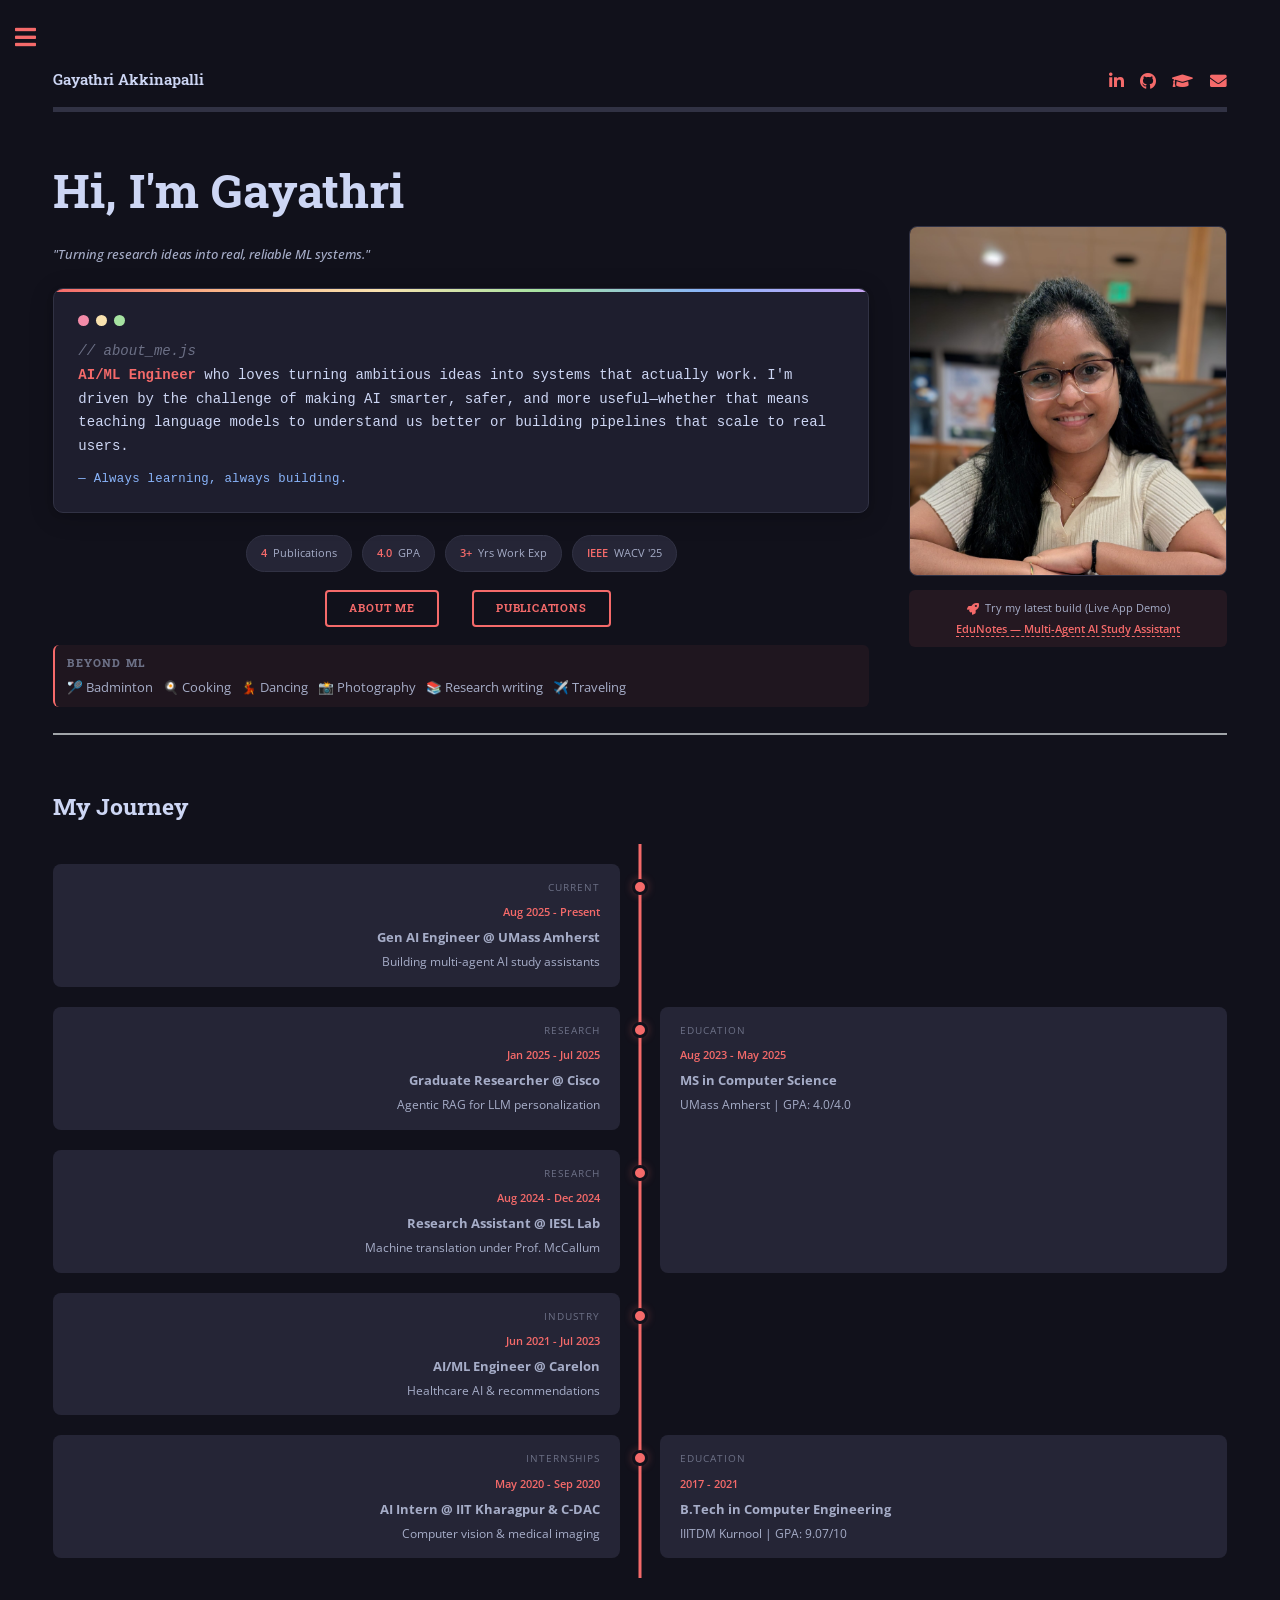
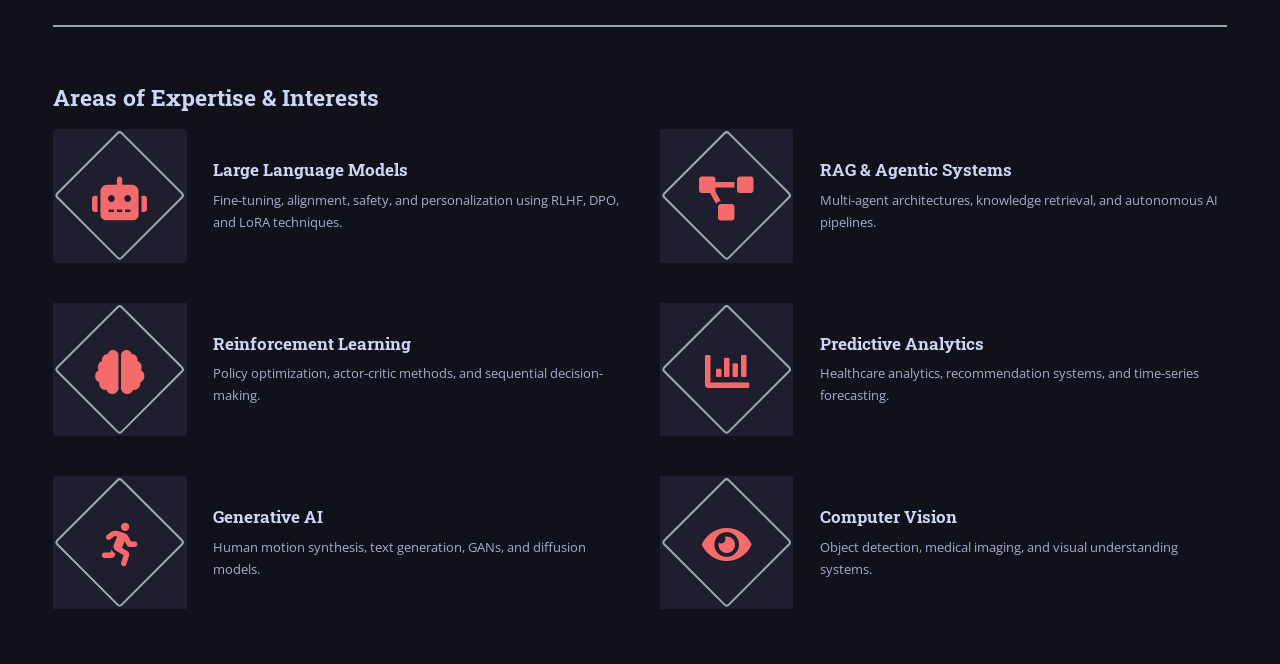
==== commit 69951265: "updated my journey" ====
--- a/index.html
+++ b/index.html
@@ -484,6 +484,92 @@
                 }
                 .timeline-subtitle {
                     font-size: 0.82em;
+                }
+            }
+
+            /* Timeline Grid — education boxes span their actual time coverage */
+            .timeline-grid {
+                display: grid;
+                grid-template-columns: 1fr 40px 1fr;
+                row-gap: 20px;
+                position: relative;
+                padding: 20px 0;
+                margin: 20px 0;
+            }
+            .timeline-grid::before {
+                content: "";
+                position: absolute;
+                left: 50%;
+                transform: translateX(-50%);
+                top: 0;
+                bottom: 0;
+                width: 3px;
+                background: #f56a6a;
+                z-index: 0;
+            }
+            .tg-dot {
+                grid-column: 2;
+                display: flex;
+                justify-content: center;
+                padding-top: 15px;
+                position: relative;
+                z-index: 1;
+            }
+            .tg-dot::after {
+                content: "";
+                width: 16px;
+                height: 16px;
+                border-radius: 50%;
+                background: #f56a6a;
+                border: 3px solid #11111b;
+                box-shadow: 0 0 8px rgba(245, 106, 106, 0.3);
+                flex-shrink: 0;
+            }
+            .timeline-grid .timeline-left {
+                grid-column: 1;
+                align-self: start;
+                width: 100%; /* override base 45% width */
+            }
+            .timeline-grid .timeline-right {
+                grid-column: 3;
+                align-self: stretch;
+                width: 100%; /* override base 45% width */
+            }
+            @media screen and (max-width: 736px) {
+                .timeline-grid {
+                    display: flex;
+                    flex-direction: column;
+                    gap: 12px;
+                    padding-left: 45px;
+                    margin: 20px 0;
+                }
+                .timeline-grid::before {
+                    left: 20px;
+                    transform: none;
+                }
+                .tg-dot {
+                    display: none;
+                }
+                .timeline-grid .timeline-left,
+                .timeline-grid .timeline-right {
+                    width: 100% !important;
+                    text-align: left;
+                    padding: 12px 15px;
+                    margin: 0;
+                    position: relative;
+                }
+                .timeline-grid .timeline-left::before,
+                .timeline-grid .timeline-right::before {
+                    content: "";
+                    position: absolute;
+                    left: -30px;
+                    top: 15px;
+                    width: 12px;
+                    height: 12px;
+                    border-radius: 50%;
+                    background: #f56a6a;
+                    border: 2px solid #11111b;
+                    box-shadow: 0 0 6px rgba(245, 106, 106, 0.3);
                 }
             }
         </style>
@@ -640,112 +726,64 @@
                     <section>
                         <h2>My Journey</h2>
 
-                        <div class="timeline-centered">
-                            <!-- Row 0: Data Science Volunteer (left) | empty (right) -->
-                            <div class="timeline-row">
-                                <div class="timeline-left">
-                                    <div class="timeline-label">Current</div>
-                                    <div class="timeline-date">
-                                        Aug 2025 - Present
-                                    </div>
-                                    <div class="timeline-title">
-                                        Gen AI Engineer @ UMass Amherst
-                                    </div>
-                                    <p class="timeline-subtitle">
-                                        Building multi-agent AI study assistant
-                                    </p>
-                                </div>
-                                <div class="timeline-empty"></div>
+                        <div class="timeline-grid">
+                            <!-- Row 1: Gen AI (left) | dot | nothing (right) -->
+                            <div class="timeline-left" style="grid-row: 1;">
+                                <div class="timeline-label">Current</div>
+                                <div class="timeline-date">Aug 2025 - Present</div>
+                                <div class="timeline-title">Gen AI Engineer @ UMass Amherst</div>
+                                <p class="timeline-subtitle">Building multi-agent AI study assistants</p>
                             </div>
-
-                            <!-- Row 1: Cisco (left) | MS (right) -->
-                            <div class="timeline-row">
-                                <div class="timeline-left">
-                                    <div class="timeline-label">Research</div>
-                                    <div class="timeline-date">
-                                        Jan 2025 - Jul 2025
-                                    </div>
-                                    <div class="timeline-title">
-                                        Graduate Researcher @ Cisco
-                                    </div>
-                                    <p class="timeline-subtitle">
-                                        Agentic RAG for LLM personalization
-                                    </p>
-                                </div>
-                                <div class="timeline-right">
-                                    <div class="timeline-label">Education</div>
-                                    <div class="timeline-date">
-                                        Aug 2023 - May 2025
-                                    </div>
-                                    <div class="timeline-title">
-                                        MS in Computer Science
-                                    </div>
-                                    <p class="timeline-subtitle">
-                                        UMass Amherst | GPA: 4.0/4.0
-                                    </p>
-                                </div>
+                            <div class="tg-dot" style="grid-row: 1;"></div>
+
+                            <!-- Row 2: Cisco (left) | dot | MS starts here, spans rows 2–3 -->
+                            <div class="timeline-left" style="grid-row: 2;">
+                                <div class="timeline-label">Research</div>
+                                <div class="timeline-date">Jan 2025 - Jul 2025</div>
+                                <div class="timeline-title">Graduate Researcher @ Cisco</div>
+                                <p class="timeline-subtitle">Agentic RAG for LLM personalization</p>
                             </div>
-
-                            <!-- Row 2: IESL (left) | empty (right) -->
-                            <div class="timeline-row">
-                                <div class="timeline-left">
-                                    <div class="timeline-label">Research</div>
-                                    <div class="timeline-date">
-                                        Aug 2024 - Dec 2024
-                                    </div>
-                                    <div class="timeline-title">
-                                        Research Assistant @ IESL Lab
-                                    </div>
-                                    <p class="timeline-subtitle">
-                                        Machine translation under Prof. McCallum
-                                    </p>
-                                </div>
-                                <div class="timeline-empty"></div>
+                            <div class="tg-dot" style="grid-row: 2;"></div>
+                            <!-- MS spans rows 2–3: covers Cisco + IESL work periods -->
+                            <div class="timeline-right" style="grid-row: 2 / 4;">
+                                <div class="timeline-label">Education</div>
+                                <div class="timeline-date">Aug 2023 - May 2025</div>
+                                <div class="timeline-title">MS in Computer Science</div>
+                                <p class="timeline-subtitle">UMass Amherst | GPA: 4.0/4.0</p>
                             </div>
 
-                            <!-- Row 3: Carelon (left) | B.Tech (right) -->
-                            <div class="timeline-row">
-                                <div class="timeline-left">
-                                    <div class="timeline-label">Industry</div>
-                                    <div class="timeline-date">
-                                        Jun 2021 - Jul 2023
-                                    </div>
-                                    <div class="timeline-title">
-                                        AI/ML Engineer @ Carelon
-                                    </div>
-                                    <p class="timeline-subtitle">
-                                        Healthcare AI & recommendations
-                                    </p>
-                                </div>
-                                <div class="timeline-right">
-                                    <div class="timeline-label">Education</div>
-                                    <div class="timeline-date">2017 - 2021</div>
-                                    <div class="timeline-title">
-                                        B.Tech in Computer Engineering
-                                    </div>
-                                    <p class="timeline-subtitle">
-                                        IIITDM Kurnool | GPA: 9.07/10
-                                    </p>
-                                </div>
+                            <!-- Row 3: IESL (left) | dot | MS still spans (right covered above) -->
+                            <div class="timeline-left" style="grid-row: 3;">
+                                <div class="timeline-label">Research</div>
+                                <div class="timeline-date">Aug 2024 - Dec 2024</div>
+                                <div class="timeline-title">Research Assistant @ IESL Lab</div>
+                                <p class="timeline-subtitle">Machine translation under Prof. McCallum</p>
                             </div>
-
-                            <!-- Row 4: Internships (left) | empty (right) -->
-                            <div class="timeline-row">
-                                <div class="timeline-left">
-                                    <div class="timeline-label">
-                                        Internships
-                                    </div>
-                                    <div class="timeline-date">
-                                        May 2020 - Sep 2020
-                                    </div>
-                                    <div class="timeline-title">
-                                        AI Intern @ IIT Kharagpur & C-DAC
-                                    </div>
-                                    <p class="timeline-subtitle">
-                                        Computer vision & medical imaging
-                                    </p>
-                                </div>
-                                <div class="timeline-empty"></div>
+                            <div class="tg-dot" style="grid-row: 3;"></div>
+
+                            <!-- Row 4: Carelon (left) | dot | B.Tech starts here, spans rows 4–5 -->
+                            <div class="timeline-left" style="grid-row: 4;">
+                                <div class="timeline-label">Industry</div>
+                                <div class="timeline-date">Jun 2021 - Jul 2023</div>
+                                <div class="timeline-title">AI/ML Engineer @ Carelon</div>
+                                <p class="timeline-subtitle">Healthcare AI & recommendations</p>
+                            </div>
+                            <div class="tg-dot" style="grid-row: 4;"></div>
+                            <!-- Row 4 right: empty — no degree during Carelon (2021–2023), gap between B.Tech & MS -->
+
+                            <!-- Row 5: Internships (left) | dot | B.Tech (right, single row — degree was concurrent with internships) -->
+                            <div class="timeline-left" style="grid-row: 5;">
+                                <div class="timeline-label">Internships</div>
+                                <div class="timeline-date">May 2020 - Sep 2020</div>
+                                <div class="timeline-title">AI Intern @ IIT Kharagpur & C-DAC</div>
+                                <p class="timeline-subtitle">Computer vision & medical imaging</p>
+                            </div>
+                            <div class="tg-dot" style="grid-row: 5;"></div>
+                            <div class="timeline-right" style="grid-row: 5;">
+                                <div class="timeline-label">Education</div>
+                                <div class="timeline-date">2017 - 2021</div>
+                                <div class="timeline-title">B.Tech in Computer Engineering</div>
+                                <p class="timeline-subtitle">IIITDM Kurnool | GPA: 9.07/10</p>
                             </div>
                         </div>
                     </section>
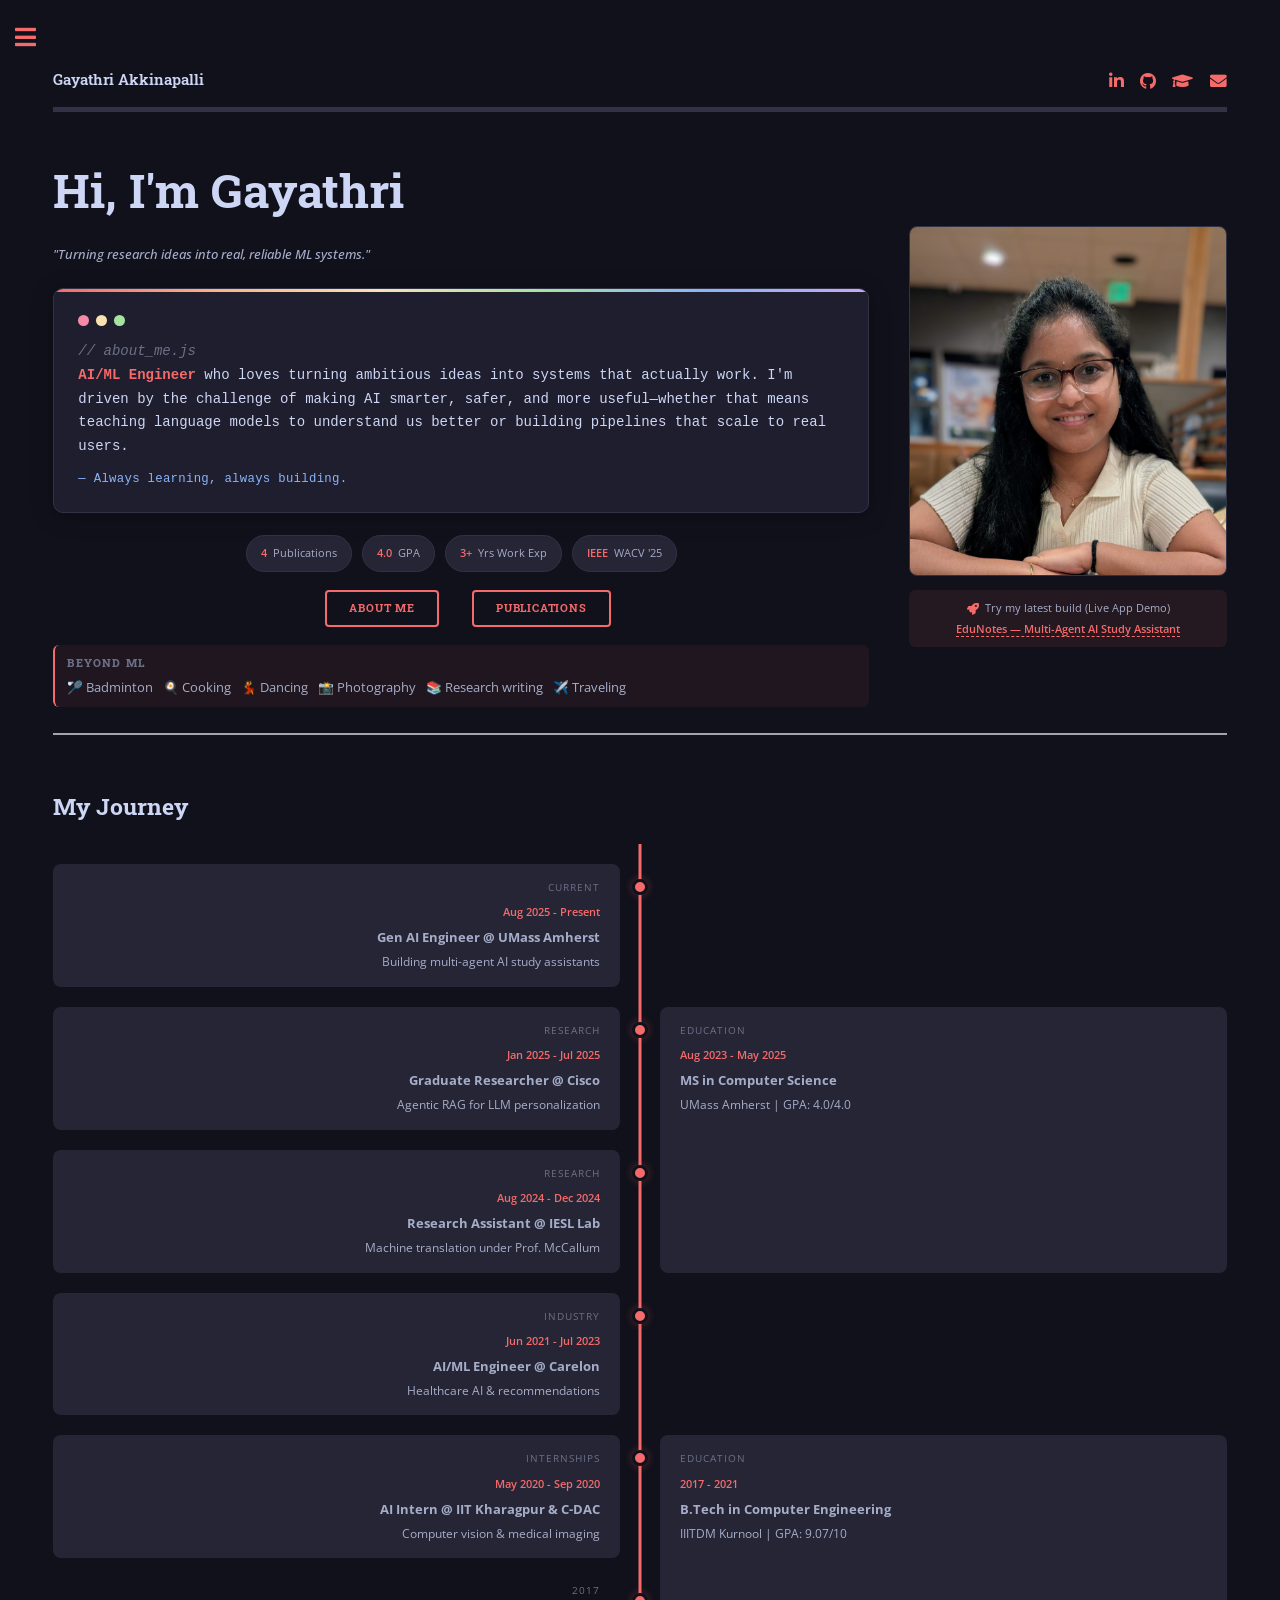
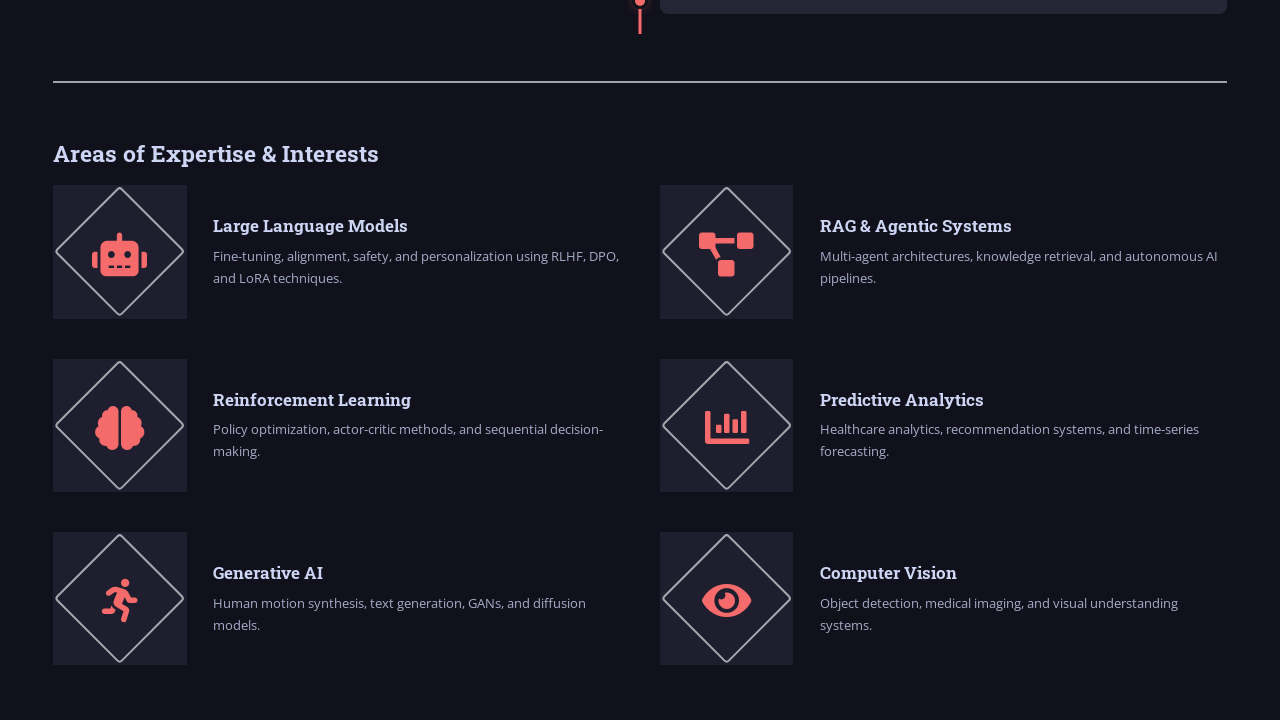
==== commit e276c320: "updated resume and journey" ====
--- a/index.html
+++ b/index.html
@@ -534,6 +534,11 @@
                 grid-column: 3;
                 align-self: stretch;
                 width: 100%; /* override base 45% width */
+            }
+            .tg-year-anchor {
+                background: transparent;
+                padding: 4px 20px 0;
+                min-height: 36px;
             }
             @media screen and (max-width: 736px) {
                 .timeline-grid {
@@ -779,12 +784,20 @@
                                 <p class="timeline-subtitle">Computer vision & medical imaging</p>
                             </div>
                             <div class="tg-dot" style="grid-row: 5;"></div>
-                            <div class="timeline-right" style="grid-row: 5;">
+                            <!-- B.Tech spans rows 5–6 to cover full 2017–2021 degree period -->
+
+                            <div class="timeline-right" style="grid-row: 5 / 7;">
                                 <div class="timeline-label">Education</div>
                                 <div class="timeline-date">2017 - 2021</div>
                                 <div class="timeline-title">B.Tech in Computer Engineering</div>
                                 <p class="timeline-subtitle">IIITDM Kurnool | GPA: 9.07/10</p>
                             </div>
+
+                            <!-- Row 6: 2017 start anchor — grounds the timeline at B.Tech start year -->
+                            <div class="timeline-left tg-year-anchor" style="grid-row: 6;">
+                                <div class="timeline-label">2017</div>
+                            </div>
+                            <div class="tg-dot" style="grid-row: 6;"></div>
                         </div>
                     </section>
 
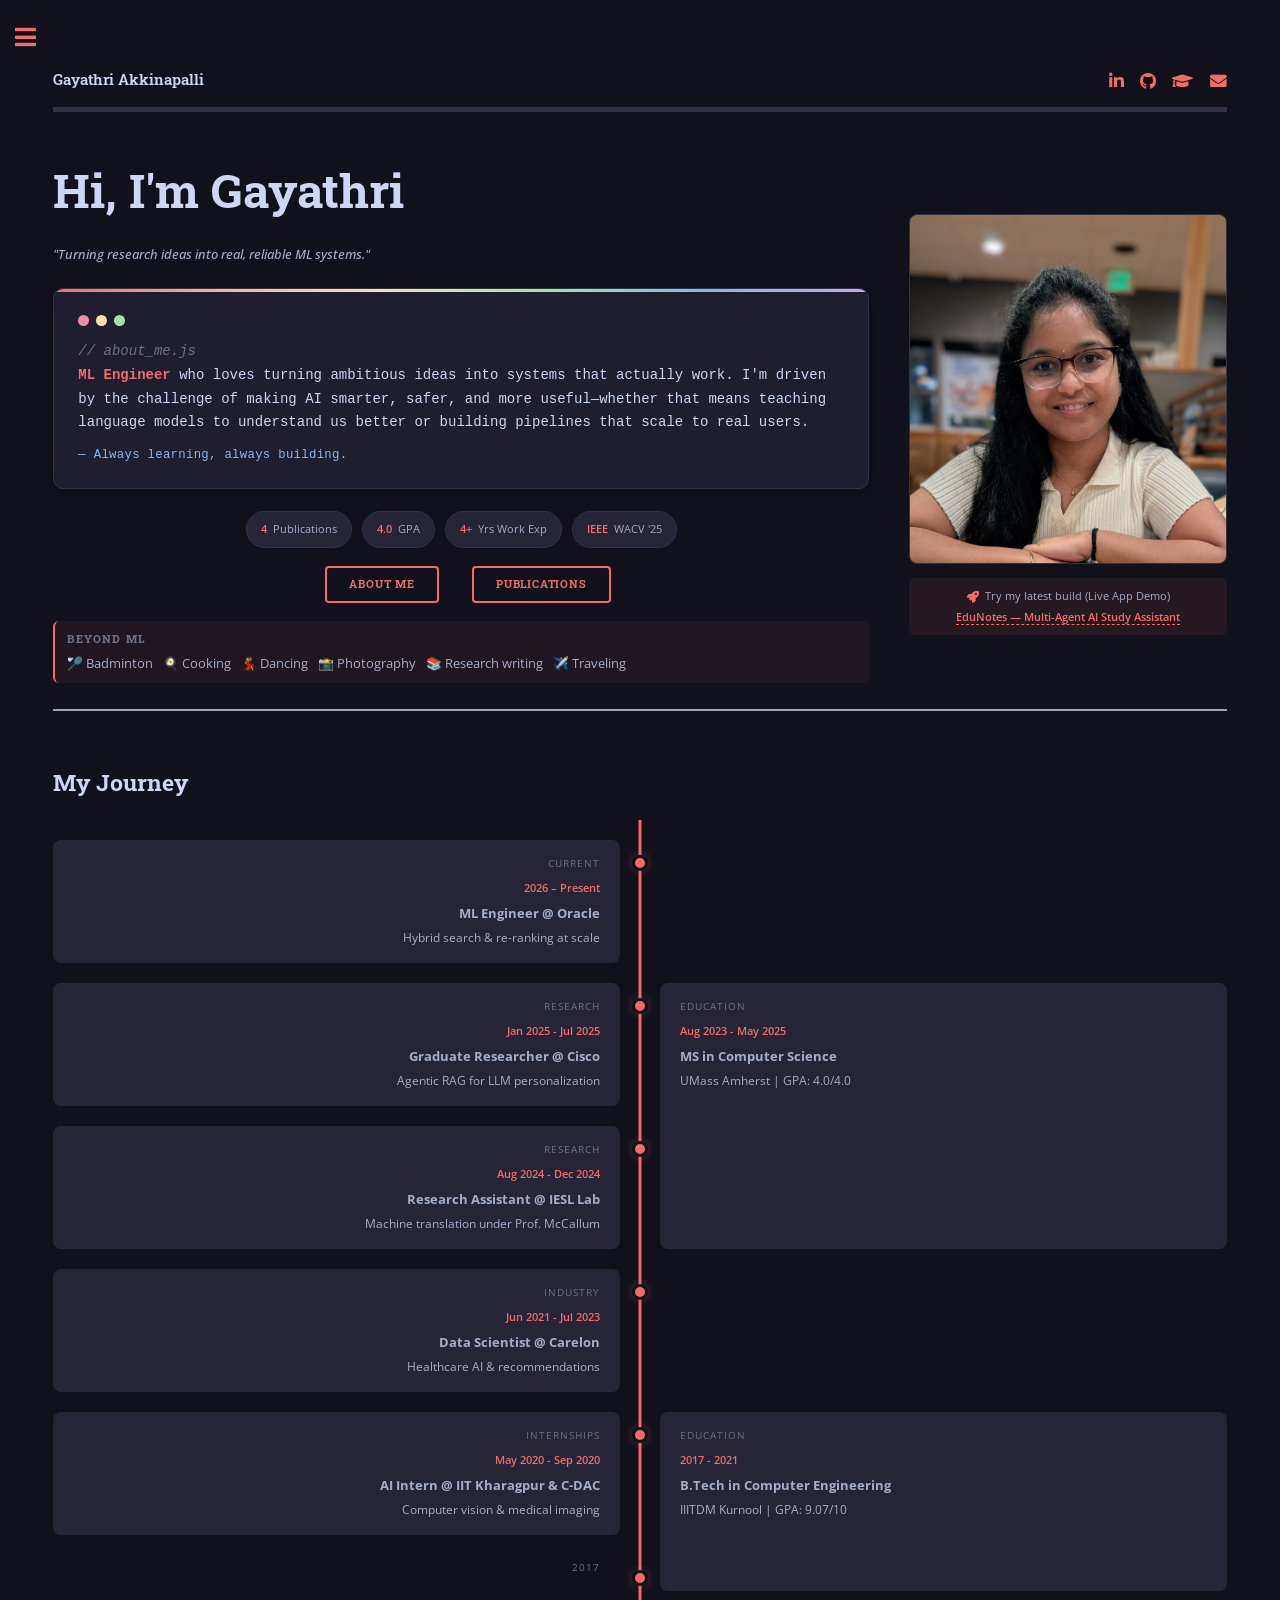
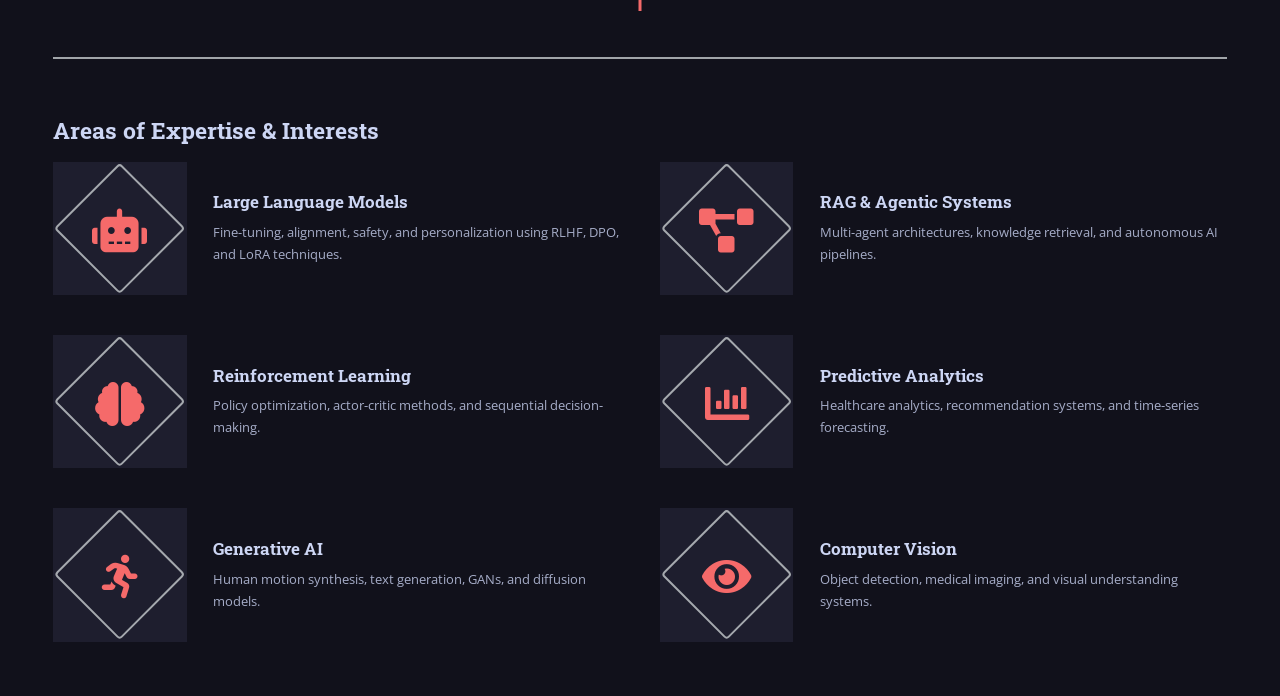
==== commit bae1ebd7: "updated experience and few other things" ====
--- a/index.html
+++ b/index.html
@@ -644,7 +644,7 @@
                                 </div>
                                 <span class="code-comment">// about_me.js</span
                                 ><br />
-                                <strong>AI/ML Engineer</strong> who loves
+                                <strong>ML Engineer</strong> who loves
                                 turning ambitious ideas into systems that
                                 actually work. I'm driven by the challenge of
                                 making AI smarter, safer, and more
@@ -665,7 +665,7 @@
                                     ><strong>4.0</strong> GPA</span
                                 >
                                 <span class="stat-chip"
-                                    ><strong>3+</strong> Yrs Work Exp</span
+                                    ><strong>4+</strong> Yrs Work Exp</span
                                 >
                                 <span class="stat-chip"
                                     ><strong>IEEE</strong> WACV '25</span
@@ -732,12 +732,12 @@
                         <h2>My Journey</h2>
 
                         <div class="timeline-grid">
-                            <!-- Row 1: Gen AI (left) | dot | nothing (right) -->
+                            <!-- Row 1: Oracle ML Engineer (left) | dot | nothing (right) -->
                             <div class="timeline-left" style="grid-row: 1;">
                                 <div class="timeline-label">Current</div>
-                                <div class="timeline-date">Aug 2025 - Present</div>
-                                <div class="timeline-title">Gen AI Engineer @ UMass Amherst</div>
-                                <p class="timeline-subtitle">Building multi-agent AI study assistants</p>
+                                <div class="timeline-date">2026 – Present</div>
+                                <div class="timeline-title">ML Engineer @ Oracle</div>
+                                <p class="timeline-subtitle">Hybrid search & re-ranking at scale</p>
                             </div>
                             <div class="tg-dot" style="grid-row: 1;"></div>
 
@@ -770,7 +770,7 @@
                             <div class="timeline-left" style="grid-row: 4;">
                                 <div class="timeline-label">Industry</div>
                                 <div class="timeline-date">Jun 2021 - Jul 2023</div>
-                                <div class="timeline-title">AI/ML Engineer @ Carelon</div>
+                                <div class="timeline-title">Data Scientist @ Carelon</div>
                                 <p class="timeline-subtitle">Healthcare AI & recommendations</p>
                             </div>
                             <div class="tg-dot" style="grid-row: 4;"></div>
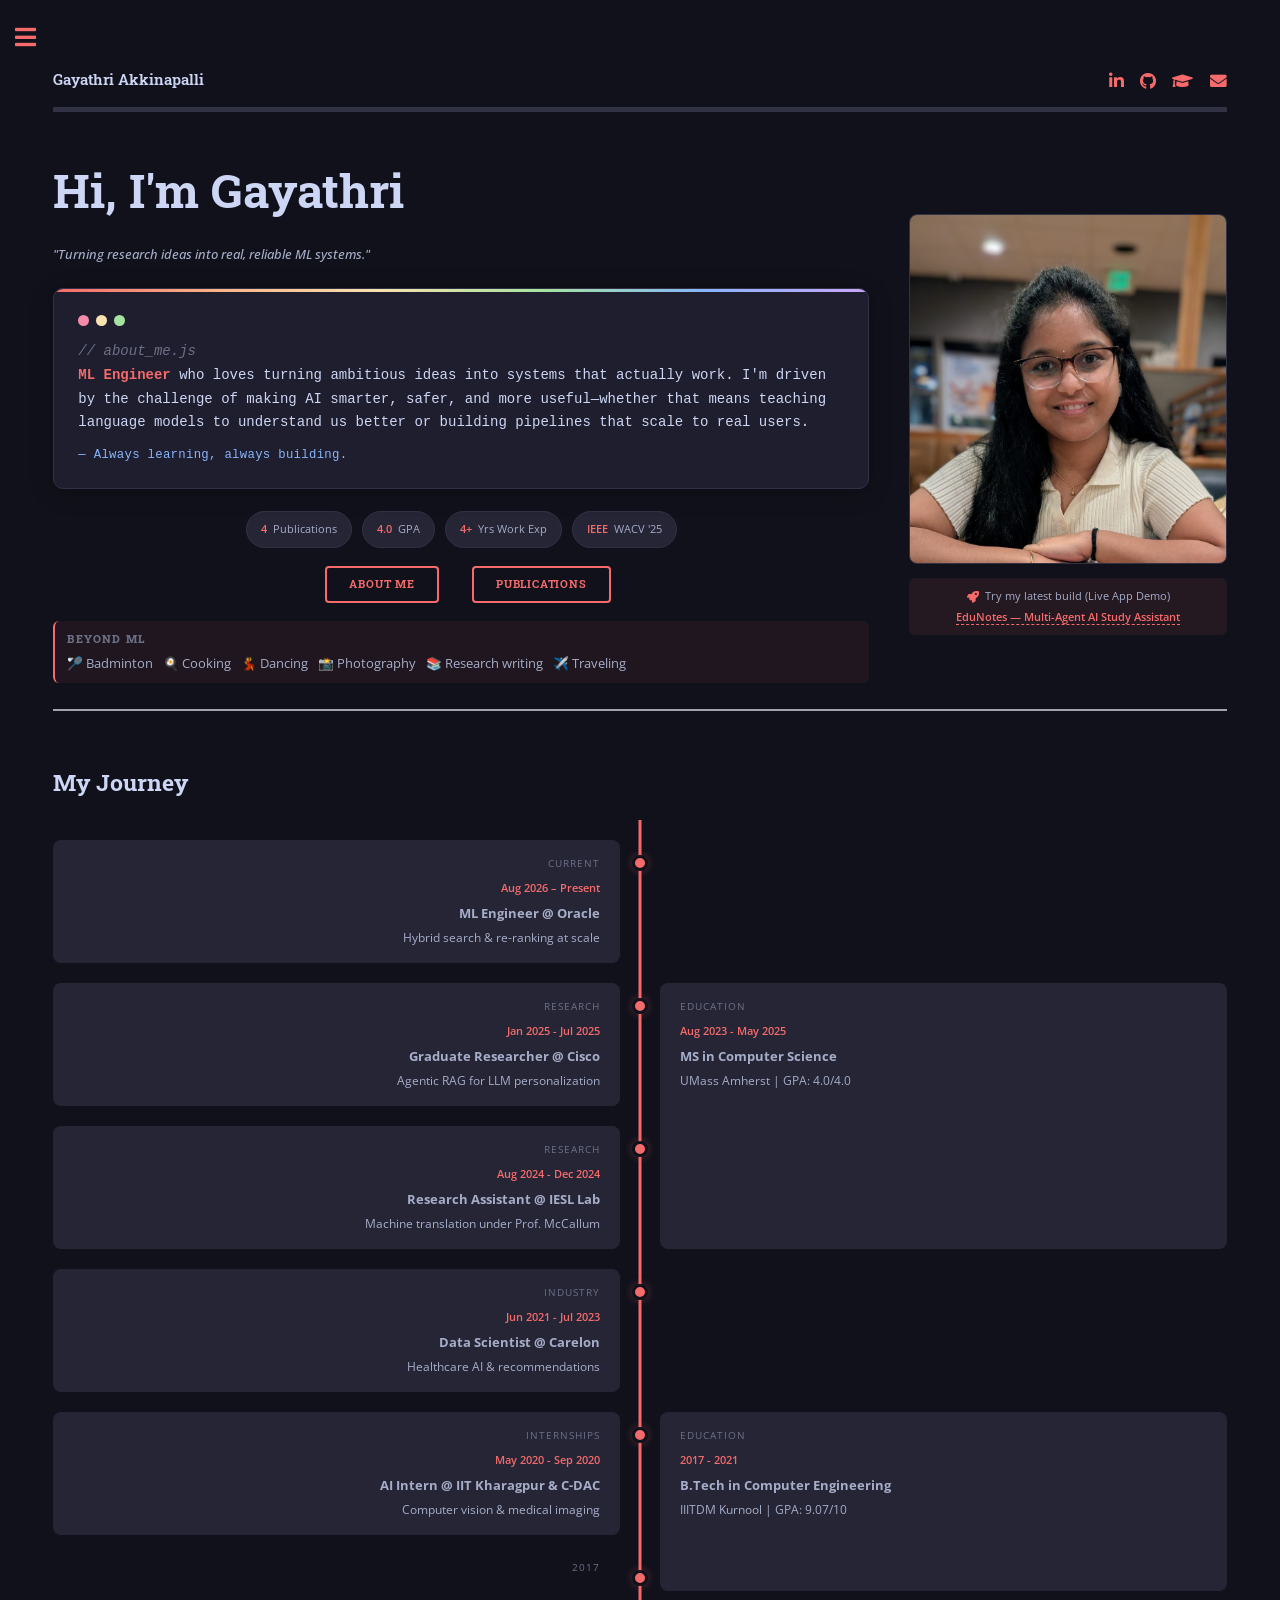
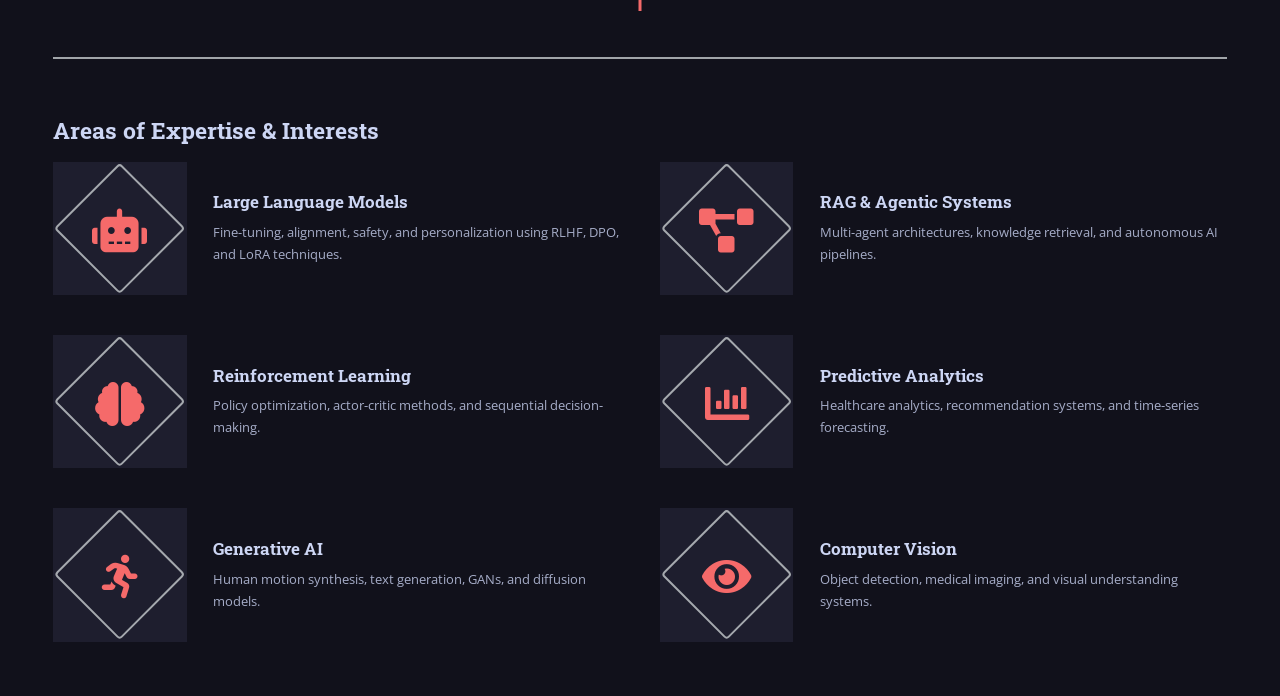
==== commit 99849322: "updated the dates" ====
--- a/index.html
+++ b/index.html
@@ -735,7 +735,7 @@
                             <!-- Row 1: Oracle ML Engineer (left) | dot | nothing (right) -->
                             <div class="timeline-left" style="grid-row: 1;">
                                 <div class="timeline-label">Current</div>
-                                <div class="timeline-date">2026 – Present</div>
+                                <div class="timeline-date">Aug 2026 – Present</div>
                                 <div class="timeline-title">ML Engineer @ Oracle</div>
                                 <p class="timeline-subtitle">Hybrid search & re-ranking at scale</p>
                             </div>
@@ -944,7 +944,7 @@
                             </li>
                             <li>
                                 <a
-                                    href="images/Gayathri Akkinapalli resume MLE.pdf"
+                                    href="images/Gayathri_Akkinapalli_resume.pdf"
                                     target="_blank"
                                     class="cv-link"
                                     >CV</a
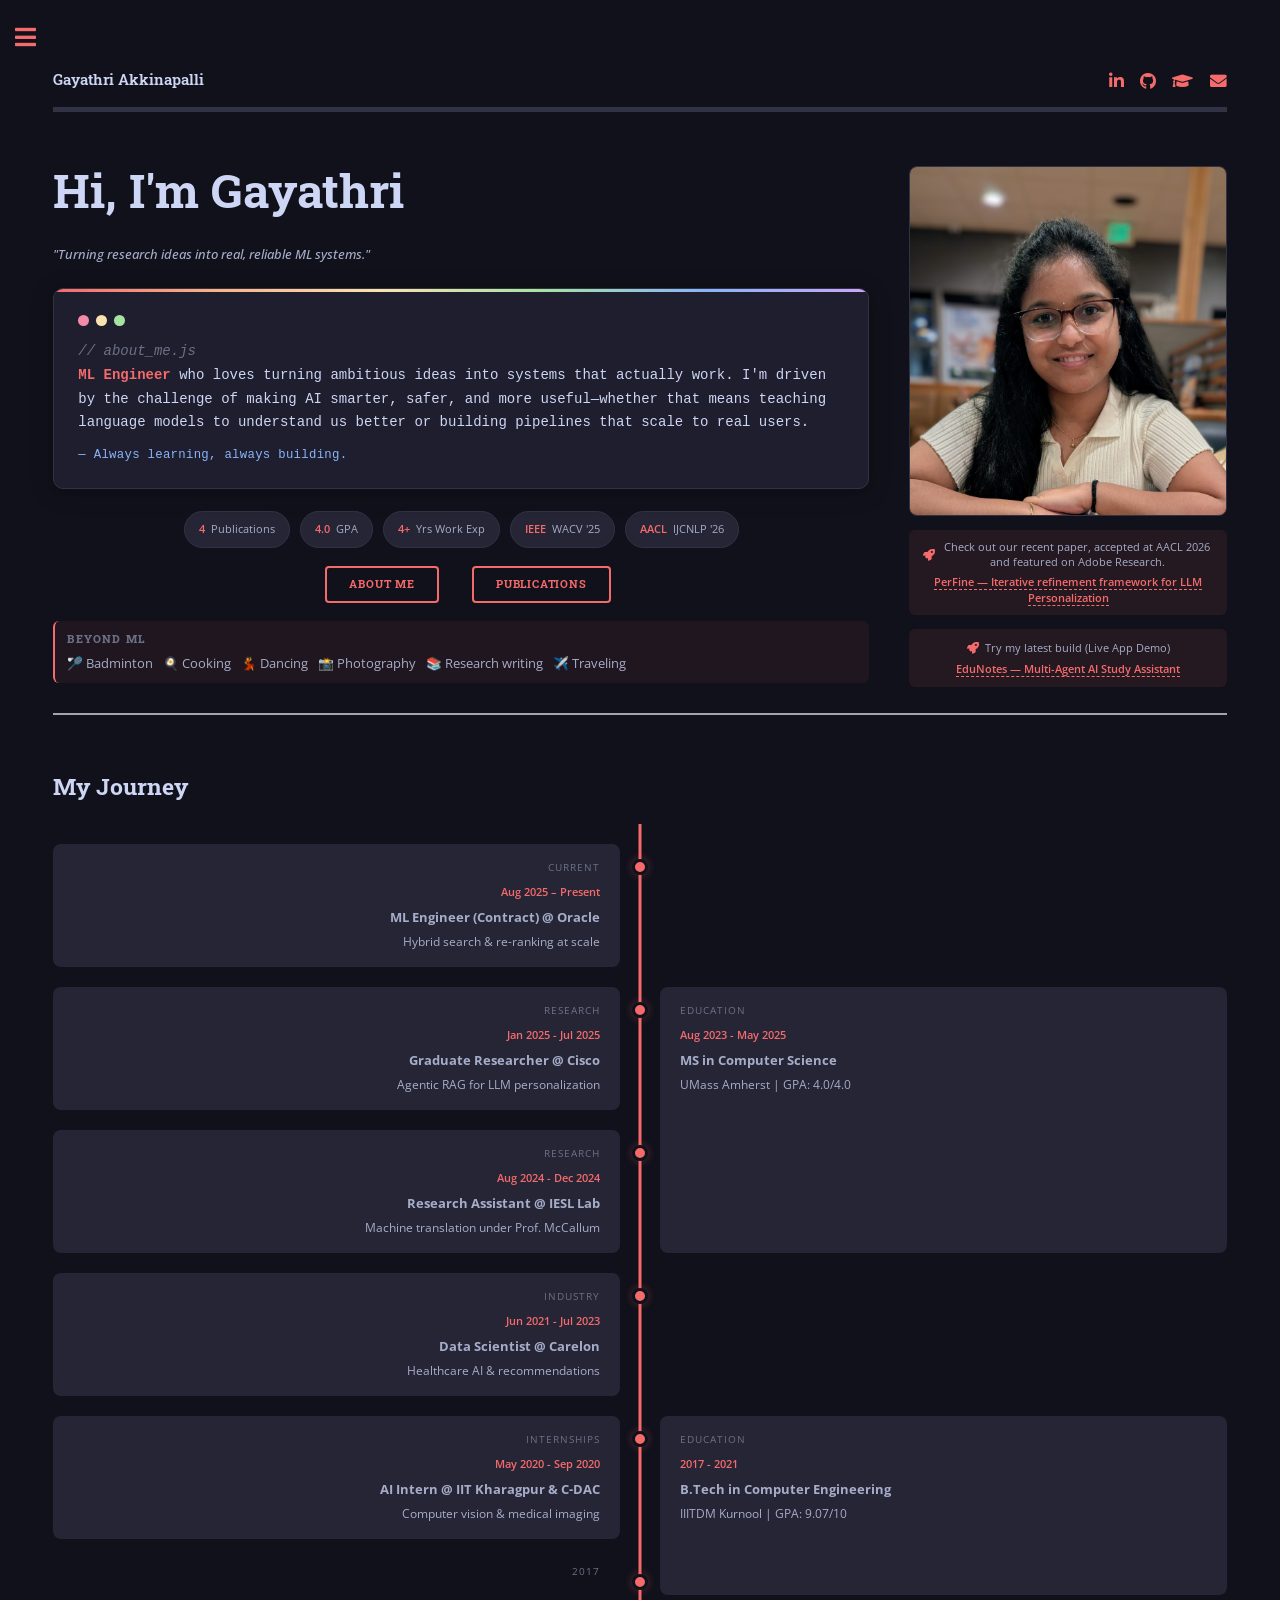
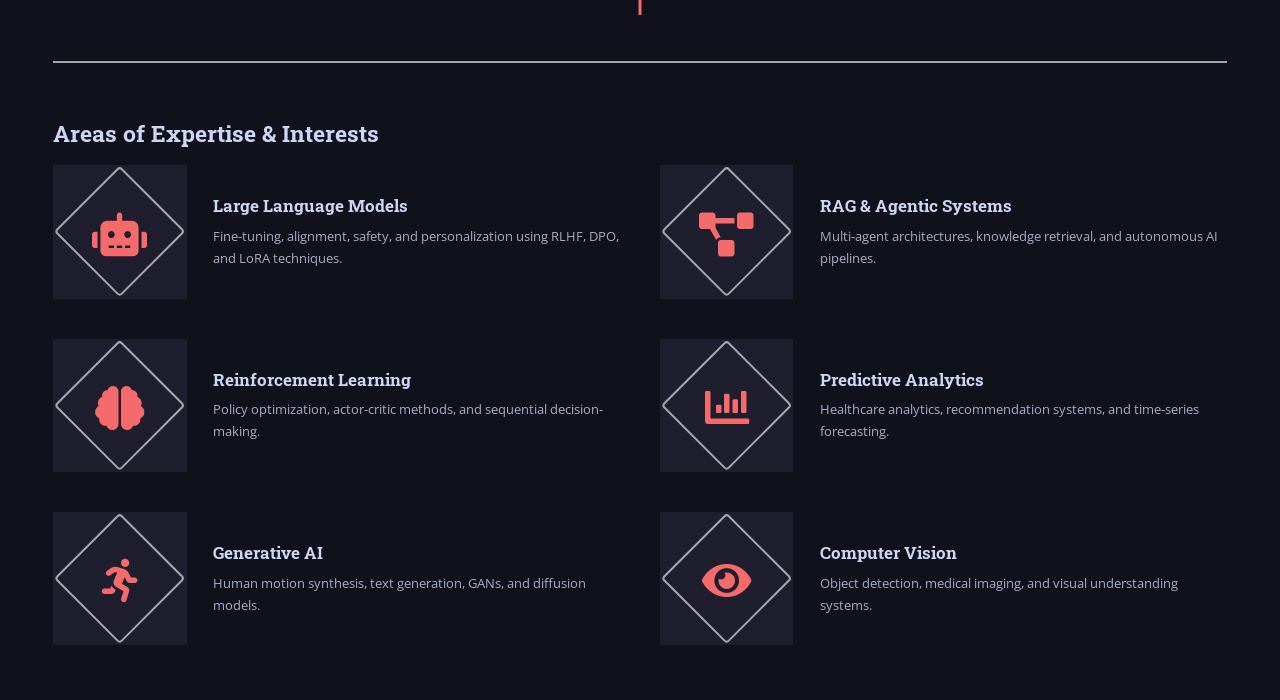
==== commit cf4fb886: "updated paper deets" ====
--- a/index.html
+++ b/index.html
@@ -1,4 +1,4 @@
-<!DOCTYPE html>
+<!doctype html>
 <!--
 	Editorial by HTML5 UP
 	html5up.net | @ajlkn
@@ -644,13 +644,13 @@
                                 </div>
                                 <span class="code-comment">// about_me.js</span
                                 ><br />
-                                <strong>ML Engineer</strong> who loves
-                                turning ambitious ideas into systems that
-                                actually work. I'm driven by the challenge of
-                                making AI smarter, safer, and more
-                                useful—whether that means teaching language
-                                models to understand us better or building
-                                pipelines that scale to real users.
+                                <strong>ML Engineer</strong> who loves turning
+                                ambitious ideas into systems that actually work.
+                                I'm driven by the challenge of making AI
+                                smarter, safer, and more useful—whether that
+                                means teaching language models to understand us
+                                better or building pipelines that scale to real
+                                users.
                                 <span class="code-signature"
                                     >— Always learning, always building.</span
                                 >
@@ -669,6 +669,9 @@
                                 >
                                 <span class="stat-chip"
                                     ><strong>IEEE</strong> WACV '25</span
+                                >
+                                <span class="stat-chip"
+                                    ><strong>AACL</strong> IJCNLP '26</span
                                 >
                             </div>
 
@@ -713,6 +716,23 @@
                                     ><span
                                         class="fp-icon icon solid fa-rocket"
                                     ></span>
+                                    Check out our recent paper, accepted at AACL
+                                    2026 and featured on Adobe Research.</span
+                                >
+                                <span class="fp-link"
+                                    ><a
+                                        href="https://research.adobe.com/publication/iterative-critique-refine-framework-for-enhancing-llm-personalization/"
+                                        target="_blank"
+                                        >PerFine — Iterative refinement
+                                        framework for LLM Personalization</a
+                                    ></span
+                                >
+                            </div>
+                            <div class="featured-project">
+                                <span class="fp-label"
+                                    ><span
+                                        class="fp-icon icon solid fa-rocket"
+                                    ></span>
                                     Try my latest build (Live App Demo)</span
                                 >
                                 <span class="fp-link"
@@ -733,71 +753,114 @@
 
                         <div class="timeline-grid">
                             <!-- Row 1: Oracle ML Engineer (left) | dot | nothing (right) -->
-                            <div class="timeline-left" style="grid-row: 1;">
+                            <div class="timeline-left" style="grid-row: 1">
                                 <div class="timeline-label">Current</div>
-                                <div class="timeline-date">Aug 2026 – Present</div>
-                                <div class="timeline-title">ML Engineer @ Oracle</div>
-                                <p class="timeline-subtitle">Hybrid search & re-ranking at scale</p>
-                            </div>
-                            <div class="tg-dot" style="grid-row: 1;"></div>
+                                <div class="timeline-date">
+                                    Aug 2025 – Present
+                                </div>
+                                <div class="timeline-title">
+                                    ML Engineer (Contract) @ Oracle
+                                </div>
+                                <p class="timeline-subtitle">
+                                    Hybrid search & re-ranking at scale
+                                </p>
+                            </div>
+                            <div class="tg-dot" style="grid-row: 1"></div>
 
                             <!-- Row 2: Cisco (left) | dot | MS starts here, spans rows 2–3 -->
-                            <div class="timeline-left" style="grid-row: 2;">
+                            <div class="timeline-left" style="grid-row: 2">
                                 <div class="timeline-label">Research</div>
-                                <div class="timeline-date">Jan 2025 - Jul 2025</div>
-                                <div class="timeline-title">Graduate Researcher @ Cisco</div>
-                                <p class="timeline-subtitle">Agentic RAG for LLM personalization</p>
-                            </div>
-                            <div class="tg-dot" style="grid-row: 2;"></div>
+                                <div class="timeline-date">
+                                    Jan 2025 - Jul 2025
+                                </div>
+                                <div class="timeline-title">
+                                    Graduate Researcher @ Cisco
+                                </div>
+                                <p class="timeline-subtitle">
+                                    Agentic RAG for LLM personalization
+                                </p>
+                            </div>
+                            <div class="tg-dot" style="grid-row: 2"></div>
                             <!-- MS spans rows 2–3: covers Cisco + IESL work periods -->
-                            <div class="timeline-right" style="grid-row: 2 / 4;">
+                            <div class="timeline-right" style="grid-row: 2 / 4">
                                 <div class="timeline-label">Education</div>
-                                <div class="timeline-date">Aug 2023 - May 2025</div>
-                                <div class="timeline-title">MS in Computer Science</div>
-                                <p class="timeline-subtitle">UMass Amherst | GPA: 4.0/4.0</p>
+                                <div class="timeline-date">
+                                    Aug 2023 - May 2025
+                                </div>
+                                <div class="timeline-title">
+                                    MS in Computer Science
+                                </div>
+                                <p class="timeline-subtitle">
+                                    UMass Amherst | GPA: 4.0/4.0
+                                </p>
                             </div>
 
                             <!-- Row 3: IESL (left) | dot | MS still spans (right covered above) -->
-                            <div class="timeline-left" style="grid-row: 3;">
+                            <div class="timeline-left" style="grid-row: 3">
                                 <div class="timeline-label">Research</div>
-                                <div class="timeline-date">Aug 2024 - Dec 2024</div>
-                                <div class="timeline-title">Research Assistant @ IESL Lab</div>
-                                <p class="timeline-subtitle">Machine translation under Prof. McCallum</p>
-                            </div>
-                            <div class="tg-dot" style="grid-row: 3;"></div>
+                                <div class="timeline-date">
+                                    Aug 2024 - Dec 2024
+                                </div>
+                                <div class="timeline-title">
+                                    Research Assistant @ IESL Lab
+                                </div>
+                                <p class="timeline-subtitle">
+                                    Machine translation under Prof. McCallum
+                                </p>
+                            </div>
+                            <div class="tg-dot" style="grid-row: 3"></div>
 
                             <!-- Row 4: Carelon (left) | dot | B.Tech starts here, spans rows 4–5 -->
-                            <div class="timeline-left" style="grid-row: 4;">
+                            <div class="timeline-left" style="grid-row: 4">
                                 <div class="timeline-label">Industry</div>
-                                <div class="timeline-date">Jun 2021 - Jul 2023</div>
-                                <div class="timeline-title">Data Scientist @ Carelon</div>
-                                <p class="timeline-subtitle">Healthcare AI & recommendations</p>
-                            </div>
-                            <div class="tg-dot" style="grid-row: 4;"></div>
+                                <div class="timeline-date">
+                                    Jun 2021 - Jul 2023
+                                </div>
+                                <div class="timeline-title">
+                                    Data Scientist @ Carelon
+                                </div>
+                                <p class="timeline-subtitle">
+                                    Healthcare AI & recommendations
+                                </p>
+                            </div>
+                            <div class="tg-dot" style="grid-row: 4"></div>
                             <!-- Row 4 right: empty — no degree during Carelon (2021–2023), gap between B.Tech & MS -->
 
                             <!-- Row 5: Internships (left) | dot | B.Tech (right, single row — degree was concurrent with internships) -->
-                            <div class="timeline-left" style="grid-row: 5;">
+                            <div class="timeline-left" style="grid-row: 5">
                                 <div class="timeline-label">Internships</div>
-                                <div class="timeline-date">May 2020 - Sep 2020</div>
-                                <div class="timeline-title">AI Intern @ IIT Kharagpur & C-DAC</div>
-                                <p class="timeline-subtitle">Computer vision & medical imaging</p>
-                            </div>
-                            <div class="tg-dot" style="grid-row: 5;"></div>
+                                <div class="timeline-date">
+                                    May 2020 - Sep 2020
+                                </div>
+                                <div class="timeline-title">
+                                    AI Intern @ IIT Kharagpur & C-DAC
+                                </div>
+                                <p class="timeline-subtitle">
+                                    Computer vision & medical imaging
+                                </p>
+                            </div>
+                            <div class="tg-dot" style="grid-row: 5"></div>
                             <!-- B.Tech spans rows 5–6 to cover full 2017–2021 degree period -->
 
-                            <div class="timeline-right" style="grid-row: 5 / 7;">
+                            <div class="timeline-right" style="grid-row: 5 / 7">
                                 <div class="timeline-label">Education</div>
                                 <div class="timeline-date">2017 - 2021</div>
-                                <div class="timeline-title">B.Tech in Computer Engineering</div>
-                                <p class="timeline-subtitle">IIITDM Kurnool | GPA: 9.07/10</p>
+                                <div class="timeline-title">
+                                    B.Tech in Computer Engineering
+                                </div>
+                                <p class="timeline-subtitle">
+                                    IIITDM Kurnool | GPA: 9.07/10
+                                </p>
                             </div>
 
                             <!-- Row 6: 2017 start anchor — grounds the timeline at B.Tech start year -->
-                            <div class="timeline-left tg-year-anchor" style="grid-row: 6;">
+                            <div
+                                class="timeline-left tg-year-anchor"
+                                style="grid-row: 6"
+                            >
                                 <div class="timeline-label">2017</div>
                             </div>
-                            <div class="tg-dot" style="grid-row: 6;"></div>
+                            <div class="tg-dot" style="grid-row: 6"></div>
                         </div>
                     </section>
 
